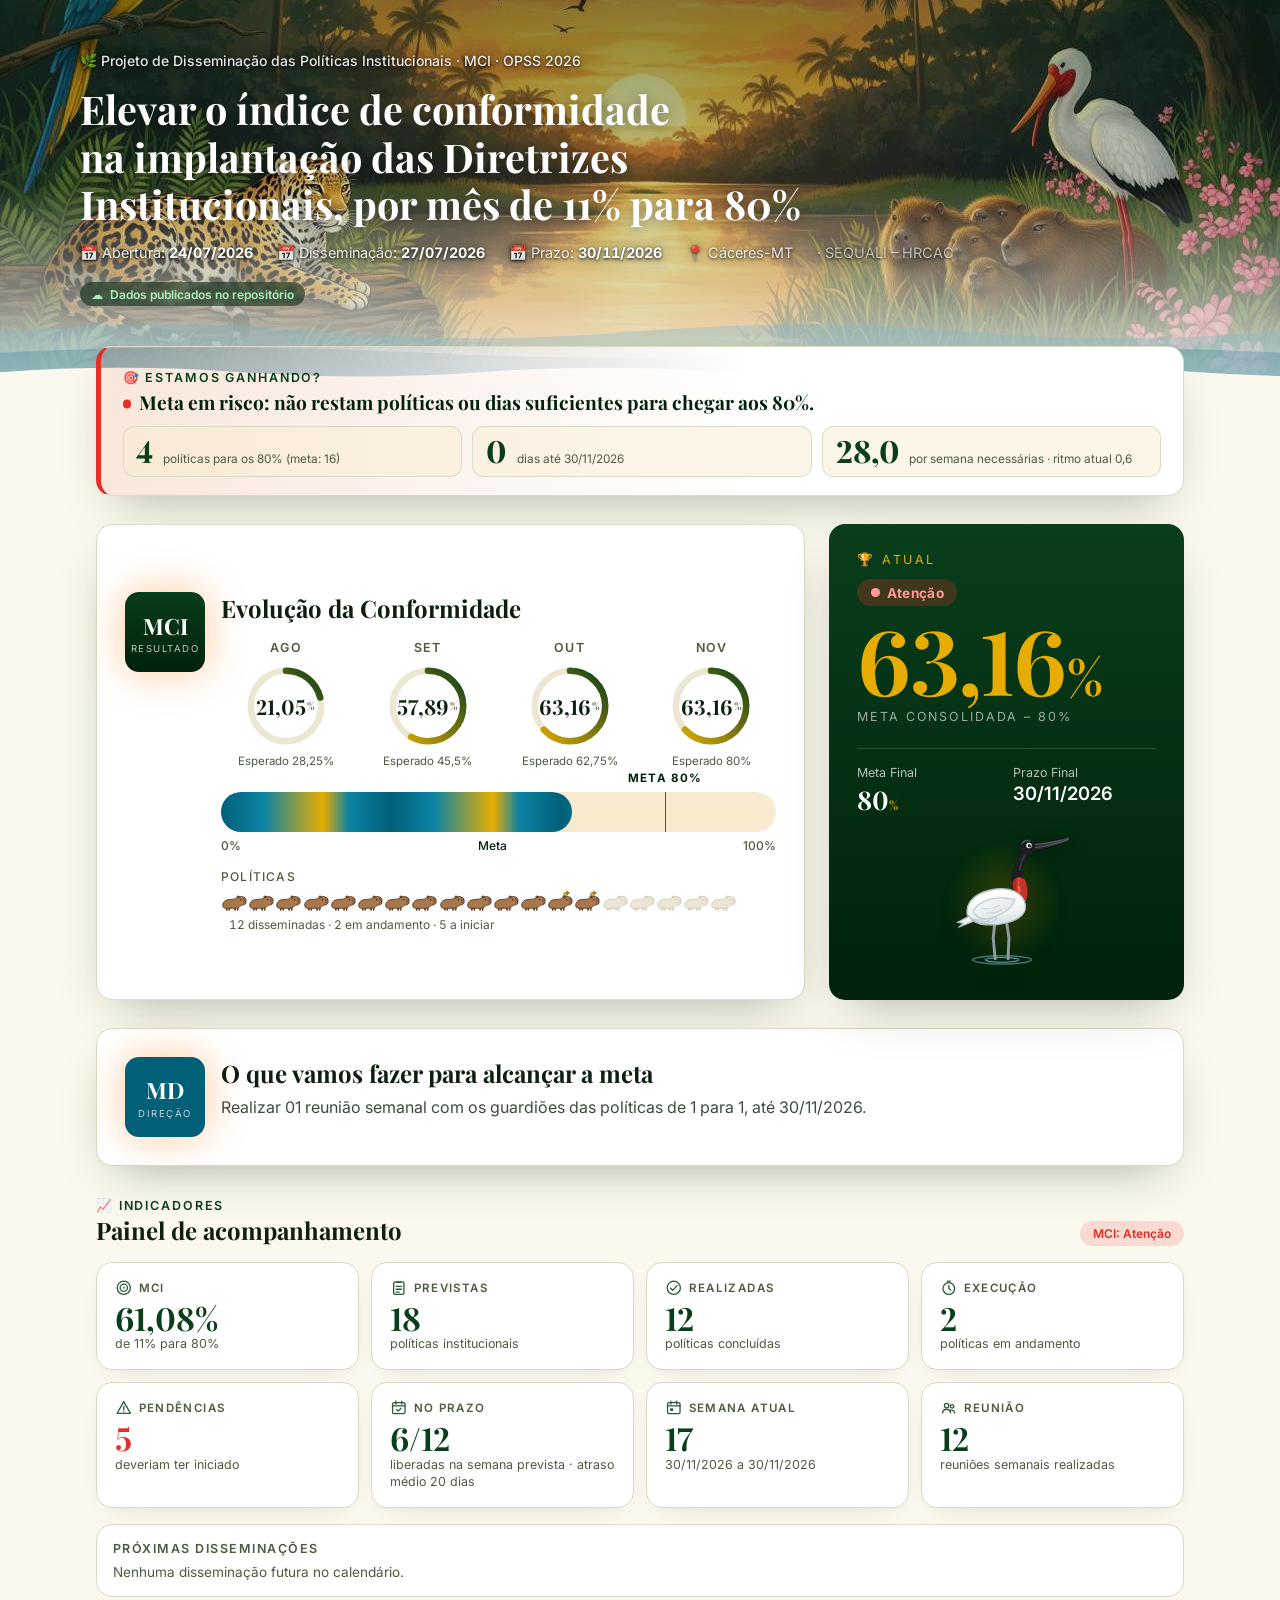
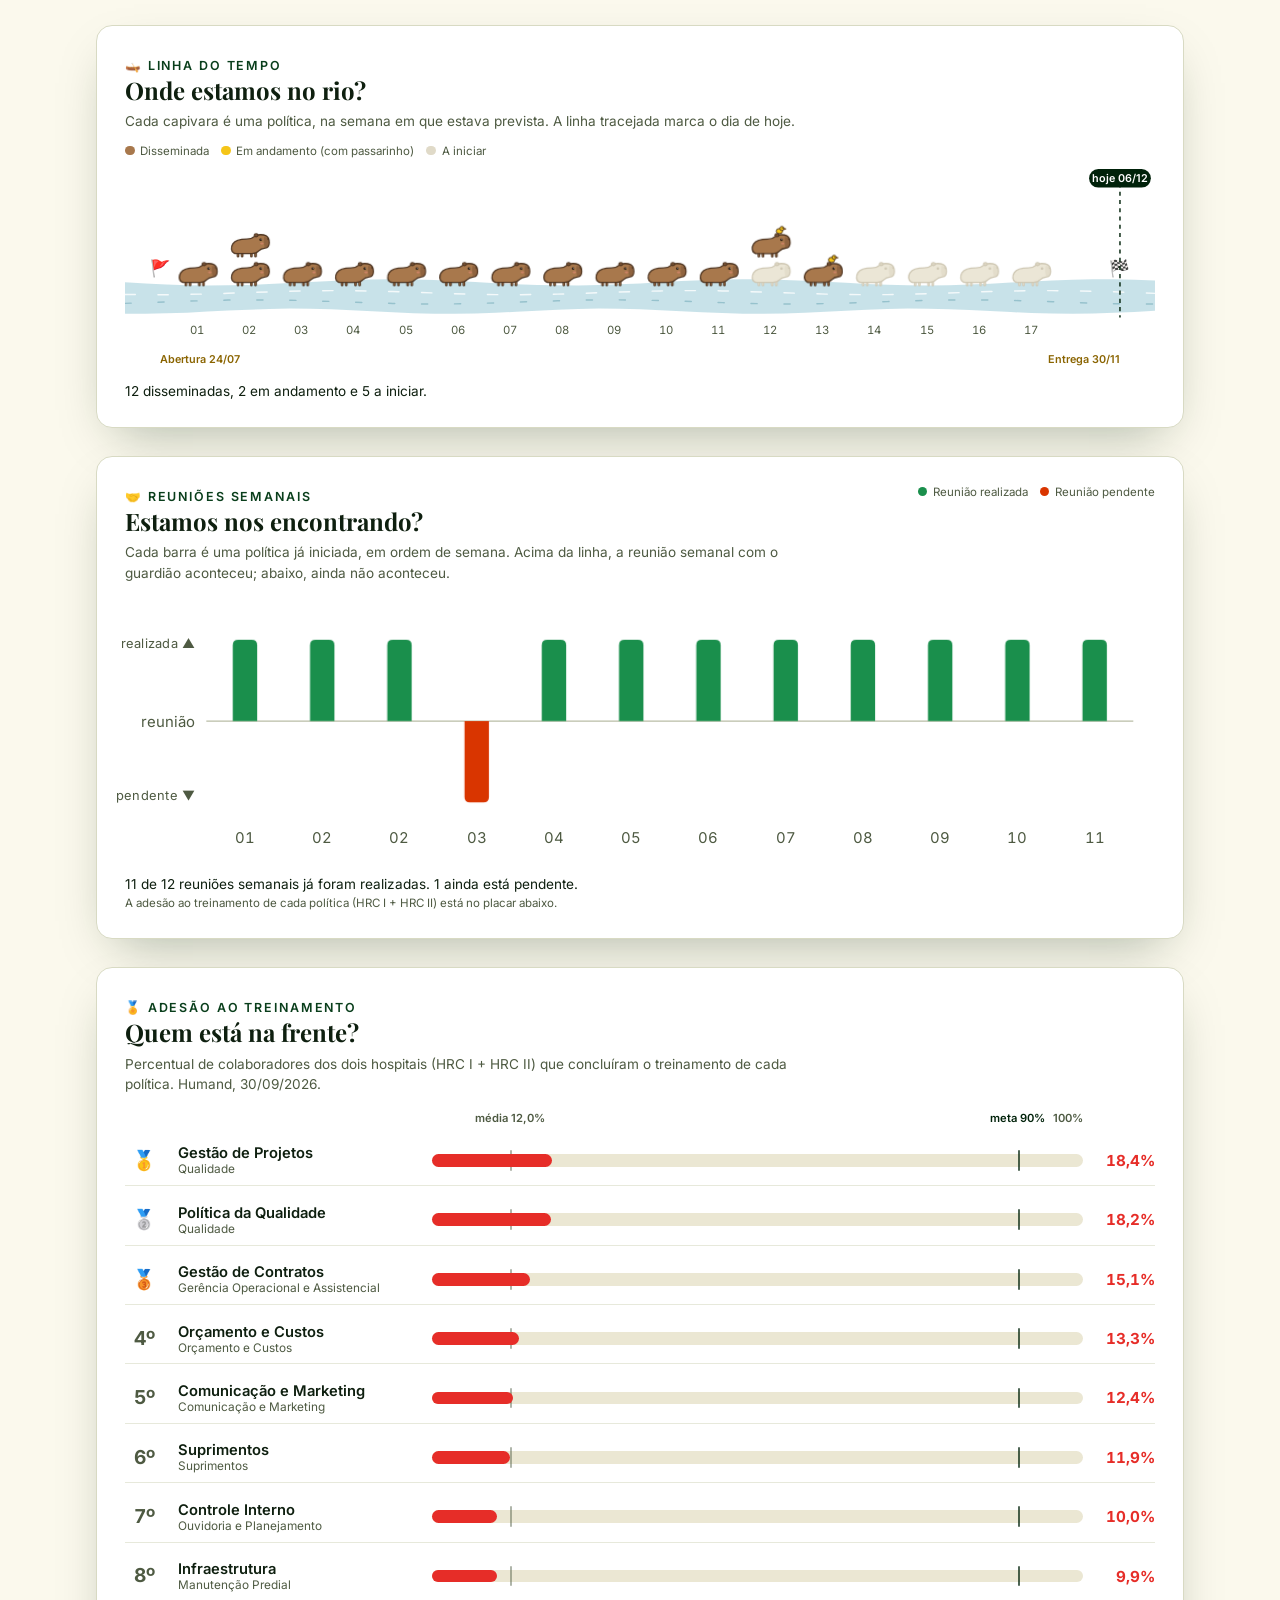
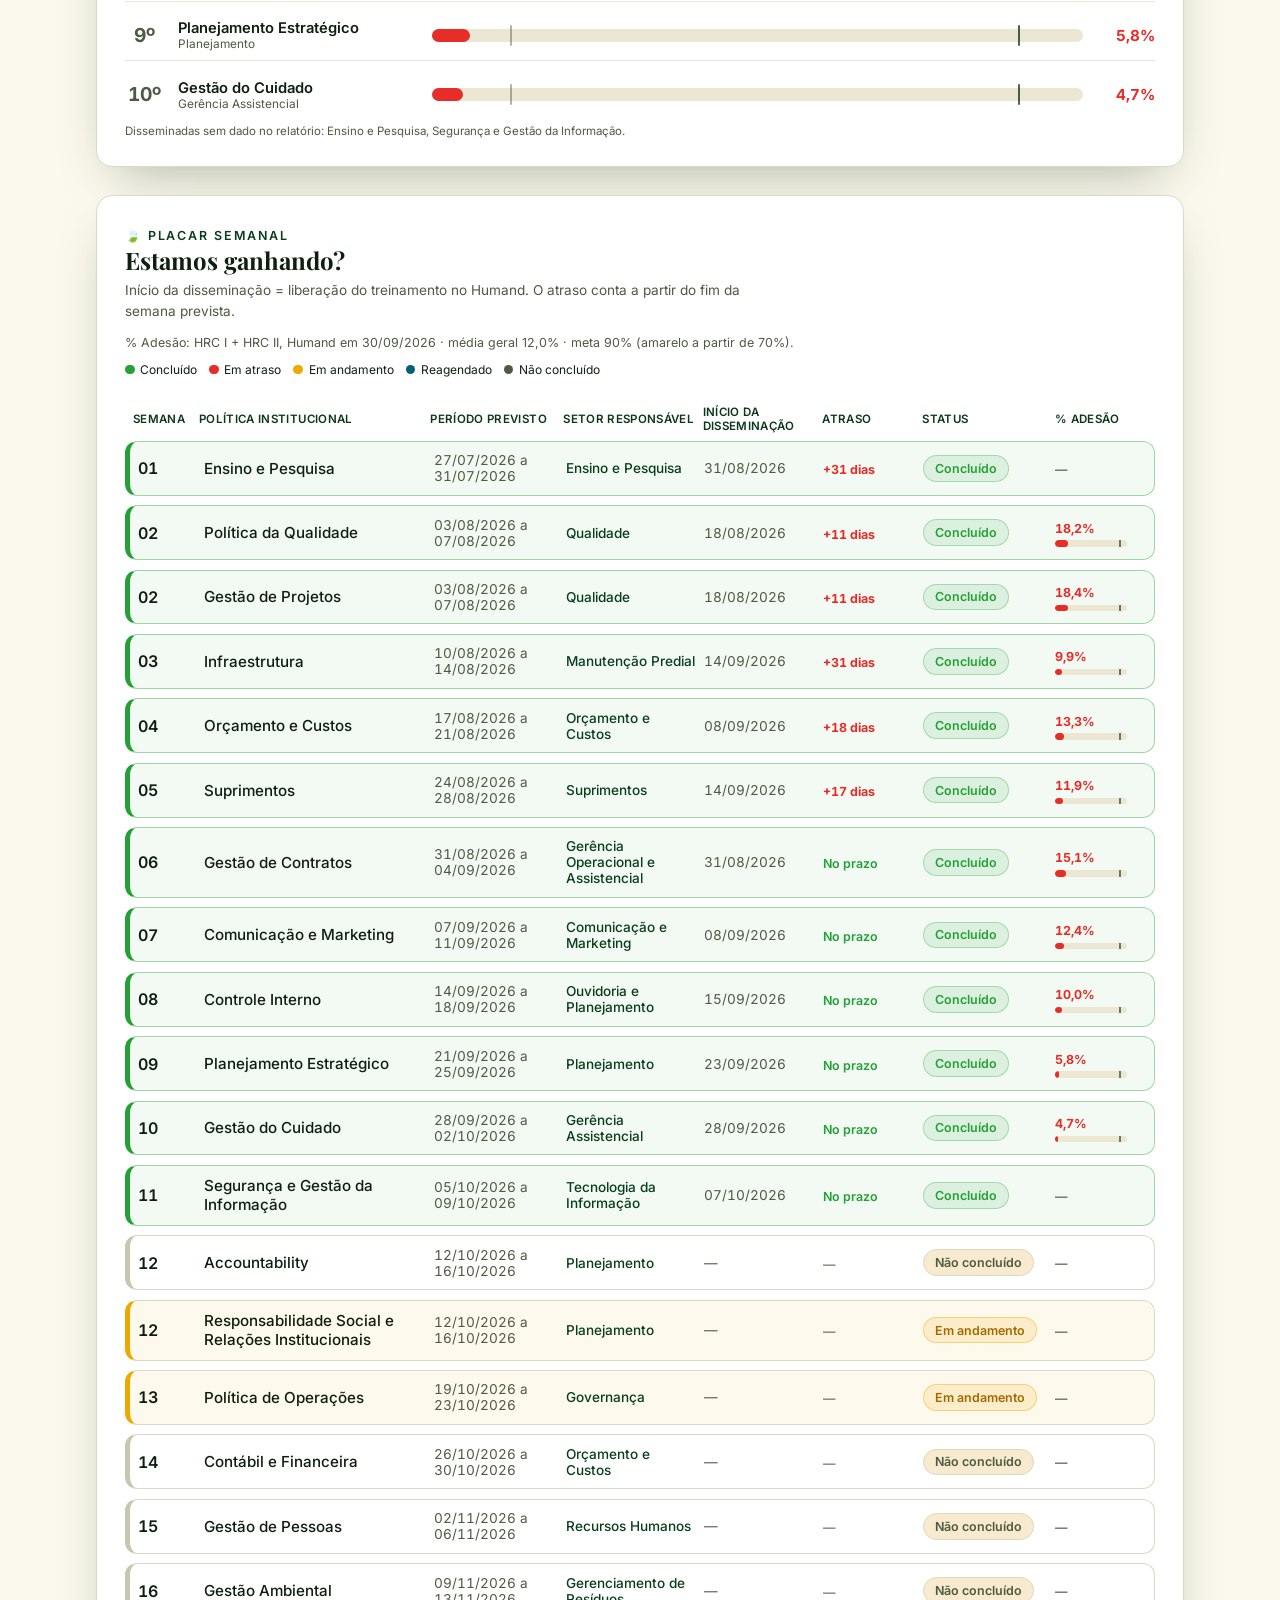
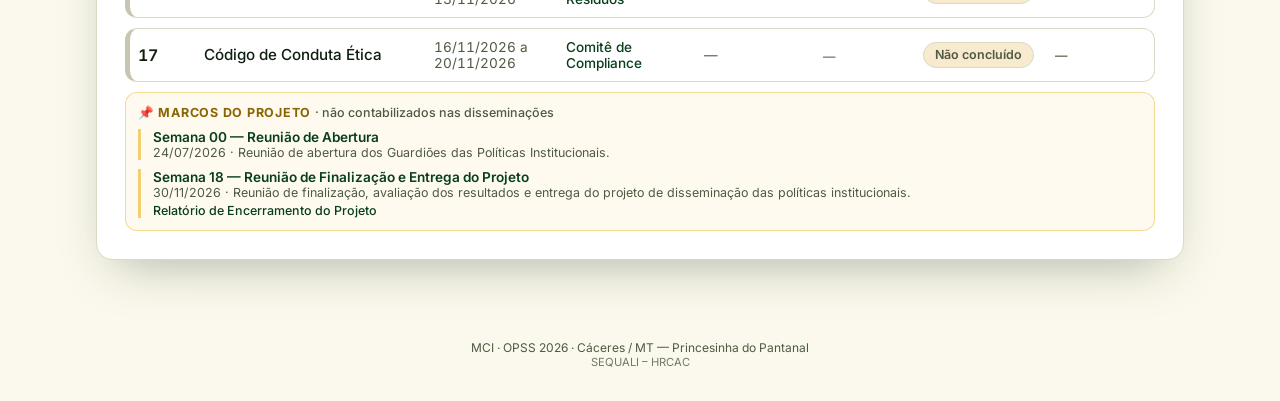
==== index.html @ 671918e1 "Veredito e comemoração cerca de 30% menores (v15) Co-Authored-By: Claude Opus 5.5 <noreply@anthropic" ====
<!DOCTYPE html>
<html lang="pt-BR">
<head>
<meta charset="UTF-8" />
<meta name="viewport" content="width=device-width, initial-scale=1.0" />
<title>MCI – OPSS 2026 | Cáceres, Princesinha do Pantanal</title>
<meta name="description" content="Painel de acompanhamento do Projeto de Disseminação das Políticas Institucionais · MCI · OPSS 2026 · SEQUALI – HRCAC" />
<link rel="preconnect" href="https://fonts.googleapis.com" />
<link rel="preconnect" href="https://fonts.gstatic.com" crossorigin />
<link href="https://fonts.googleapis.com/css2?family=Inter:wght@400;500;600;700&family=Playfair+Display:wght@600;700;800&display=swap" rel="stylesheet" />
<link rel="stylesheet" href="style.css?v=15" />
</head>
<body>
<main>
  <header class="hero">
    <img src="assets/pantanal-hero.jpg" alt="Pôr do sol no Pantanal de Cáceres" class="hero-img" />
    <div class="hero-overlay"></div>
    <svg class="hero-ondas" viewBox="0 0 1440 140" preserveAspectRatio="none" aria-hidden="true">
      <path class="hero-onda hero-onda-1" d="M0 58 Q180.0 44 360.0 58 T720 58 T1080 58 T1440 58 T1800 58 T2160 58 T2520 58 T2880 58 V140 H0 Z"/>
      <path class="hero-onda hero-onda-2" d="M0 80 Q240.0 69 480.0 80 T960 80 T1440 80 T1920 80 T2400 80 T2880 80 V140 H0 Z"/>
      <path class="hero-onda hero-onda-3" d="M0 100 Q135.0 91 270.0 100 T540 100 T810 100 T1080 100 T1350 100 T1620 100 T1890 100 T2160 100 T2430 100 T2700 100 T2970 100 V140 H0 Z"/>
    </svg>
    <div class="hero-content">
      <div class="hero-kicker">🌿 Projeto de Disseminação das Políticas Institucionais · MCI · OPSS 2026</div>
      <h1 id="hdr-titulo">Elevar o índice de conformidade na implantação das Diretrizes Institucionais, por mês de 11% para 80%</h1>
      <p class="hero-meta">
        <span>📅 Abertura: <strong id="hdr-abertura">—</strong></span>
        <span>📅 Disseminação: <strong id="hdr-dissem">—</strong></span>
        <span>📅 Prazo: <strong id="hdr-prazo">—</strong></span>
        <span>📍 Cáceres-MT</span>
        <span class="muted">· SEQUALI – HRCAC</span>
      </p>
      <div class="hero-badges">
        <span class="badge-ok">☁️ <span id="atualizado-em">Dados publicados no repositório</span></span>
      </div>
    </div>
  </header>

  <div class="content">
    <div id="alerta-datas" class="alerta-datas" hidden></div>

    <div class="topo-placar">
      <section class="card veredito" id="veredito" hidden>
        <div class="veredito-topo">
          <div class="eyebrow">🎯 Estamos ganhando?</div>
          <p class="veredito-frase" id="veredito-frase"></p>
        </div>
        <div class="veredito-nums">
          <div class="vn"><div class="vn-valor" id="vn-faltam">0</div><div class="vn-rot" id="vn-faltam-rot">políticas para a meta</div></div>
          <div class="vn"><div class="vn-valor" id="vn-dias">0</div><div class="vn-rot" id="vn-dias-rot">dias até o prazo</div></div>
          <div class="vn"><div class="vn-valor" id="vn-ritmo">0</div><div class="vn-rot" id="vn-ritmo-rot">por semana necessárias</div></div>
        </div>
      </section>
      <section class="card festa" id="festa" hidden>
        <div class="eyebrow festa-eyebrow" id="festa-titulo">🎉 Concluída nos últimos 7 dias</div>
        <ul class="festa-lista" id="festa-lista"></ul>
        <svg class="festa-rio" viewBox="0 0 240 70" aria-hidden="true">
          <path class="festa-agua" d="M0 52 Q20 46 40 52 T80 52 T120 52 T160 52 T200 52 T240 52 V70 H0 Z"/>
          <path class="festa-agua festa-agua2" d="M0 58 Q20 53 40 58 T80 58 T120 58 T160 58 T200 58 T240 58 V70 H0 Z"/>
          <defs><linearGradient id="peixeGrad" x1="0" y1="0" x2="0" y2="1"><stop offset="0" stop-color="#ffd84d"/><stop offset=".6" stop-color="#f5b300"/><stop offset="1" stop-color="#e08f00"/></linearGradient></defs>
          <g class="peixe-voo" style="--x:34px;--d:0s">
            <ellipse class="respingo respingo-sai" cx="34" cy="55" rx="7" ry="1.8"/>
            <ellipse class="respingo respingo-entra" cx="80" cy="55" rx="7" ry="1.8"/>
            <g class="gotas gotas-sai" transform="translate(34 54)"><circle cx="-3" cy="0" r="1"/><circle cx="1" cy="0" r="1.3"/><circle cx="4" cy="0" r=".9"/></g>
            <g class="gotas gotas-entra" transform="translate(80 54)"><circle cx="-4" cy="0" r=".9"/><circle cx="0" cy="0" r="1.3"/><circle cx="3.5" cy="0" r="1"/></g>
            <g class="peixe">
              <path class="peixe-cauda" d="M-10 0 L-17.5 -6.5 Q-14.6 0 -17.5 6.5 Z"/>
              <path class="peixe-nadadeira" d="M-4 -5.6 Q0 -10.5 5 -6.2 Z"/>
              <path class="peixe-corpo" d="M-11 0 C-6 -7.2 5 -8 11.5 -1.6 Q13.2 0 11.5 1.6 C5 7.6 -6 6.8 -11 0 Z"/>
              <path class="peixe-barriga" d="M-8.5 1.6 C-3 6 5 6 10.5 2 C5 4.4 -3 4.4 -8.5 1.6 Z"/>
              <path class="peixe-guelra" d="M5 -4 Q3.2 0 5 4"/>
              <path class="peixe-nadadeira" d="M-1 3.8 Q1.5 8 4.8 4.8 Z"/>
              <circle cx="8" cy="-1.6" r="1.7" class="peixe-olho"/>
              <circle cx="8.6" cy="-2.2" r=".6" class="peixe-brilho"/>
            </g>
          </g>
          <g class="peixe-voo" style="--x:104px;--d:0.7s">
            <ellipse class="respingo respingo-sai" cx="104" cy="55" rx="7" ry="1.8"/>
            <ellipse class="respingo respingo-entra" cx="150" cy="55" rx="7" ry="1.8"/>
            <g class="gotas gotas-sai" transform="translate(104 54)"><circle cx="-3" cy="0" r="1"/><circle cx="1" cy="0" r="1.3"/><circle cx="4" cy="0" r=".9"/></g>
            <g class="gotas gotas-entra" transform="translate(150 54)"><circle cx="-4" cy="0" r=".9"/><circle cx="0" cy="0" r="1.3"/><circle cx="3.5" cy="0" r="1"/></g>
            <g class="peixe">
              <path class="peixe-cauda" d="M-10 0 L-17.5 -6.5 Q-14.6 0 -17.5 6.5 Z"/>
              <path class="peixe-nadadeira" d="M-4 -5.6 Q0 -10.5 5 -6.2 Z"/>
              <path class="peixe-corpo" d="M-11 0 C-6 -7.2 5 -8 11.5 -1.6 Q13.2 0 11.5 1.6 C5 7.6 -6 6.8 -11 0 Z"/>
              <path class="peixe-barriga" d="M-8.5 1.6 C-3 6 5 6 10.5 2 C5 4.4 -3 4.4 -8.5 1.6 Z"/>
              <path class="peixe-guelra" d="M5 -4 Q3.2 0 5 4"/>
              <path class="peixe-nadadeira" d="M-1 3.8 Q1.5 8 4.8 4.8 Z"/>
              <circle cx="8" cy="-1.6" r="1.7" class="peixe-olho"/>
              <circle cx="8.6" cy="-2.2" r=".6" class="peixe-brilho"/>
            </g>
          </g>
          <g class="peixe-voo" style="--x:172px;--d:1.4s">
            <ellipse class="respingo respingo-sai" cx="172" cy="55" rx="7" ry="1.8"/>
            <ellipse class="respingo respingo-entra" cx="218" cy="55" rx="7" ry="1.8"/>
            <g class="gotas gotas-sai" transform="translate(172 54)"><circle cx="-3" cy="0" r="1"/><circle cx="1" cy="0" r="1.3"/><circle cx="4" cy="0" r=".9"/></g>
            <g class="gotas gotas-entra" transform="translate(218 54)"><circle cx="-4" cy="0" r=".9"/><circle cx="0" cy="0" r="1.3"/><circle cx="3.5" cy="0" r="1"/></g>
            <g class="peixe">
              <path class="peixe-cauda" d="M-10 0 L-17.5 -6.5 Q-14.6 0 -17.5 6.5 Z"/>
              <path class="peixe-nadadeira" d="M-4 -5.6 Q0 -10.5 5 -6.2 Z"/>
              <path class="peixe-corpo" d="M-11 0 C-6 -7.2 5 -8 11.5 -1.6 Q13.2 0 11.5 1.6 C5 7.6 -6 6.8 -11 0 Z"/>
              <path class="peixe-barriga" d="M-8.5 1.6 C-3 6 5 6 10.5 2 C5 4.4 -3 4.4 -8.5 1.6 Z"/>
              <path class="peixe-guelra" d="M5 -4 Q3.2 0 5 4"/>
              <path class="peixe-nadadeira" d="M-1 3.8 Q1.5 8 4.8 4.8 Z"/>
              <circle cx="8" cy="-1.6" r="1.7" class="peixe-olho"/>
              <circle cx="8.6" cy="-2.2" r=".6" class="peixe-brilho"/>
            </g>
          </g>
        </svg>
      </section>
    </div>

    <section class="grid-top">
      <div class="card card-evolucao">
        <div class="card-head-icon">
          <div class="icon-box icon-primary">
            <div class="icon-label">MCI</div>
            <div class="icon-sub">Resultado</div>
          </div>
          <div class="flex1">
            <h2>Evolução da Conformidade</h2>
            <div id="meses-grid" class="meses-grid"></div>
            <div class="barra-wrap">
              <div class="barra-track" id="barra-fill-wrap">
                <div class="barra-fill" id="barra-fill"></div>
                <div class="barra-meta-marker" id="barra-meta-marker">
                  <span class="barra-meta-label" id="barra-meta-label">Meta</span>
                </div>
              </div>
              <div class="barra-legenda">
                <span>0%</span><span class="barra-legenda-meta">Meta</span><span>100%</span>
              </div>
              <div class="capy-wrap">
                <span class="capy-title">Políticas</span>
                <div class="capy-row" id="capy-row"></div>
                <span class="capy-count" id="capy-count">0/19 disseminadas</span>
              </div>
            </div>
          </div>
        </div>
      </div>
      <div class="card card-atual">
        <div class="atual-topo">
          <div class="atual-kicker">🏆 Atual</div>
          <div class="atual-status" id="atual-status" hidden></div>
          <div class="atual-valor" id="atual-valor">0<span>%</span></div>
          <div class="atual-meta" id="atual-meta">Meta consolidada – 80%</div>
        </div>
        <div class="atual-grid">
          <div>
            <div class="atual-label">Meta Final</div>
            <div class="atual-num" id="meta-final-valor">80<span>%</span></div>
          </div>
          <div>
            <div class="atual-label">Prazo Final</div>
            <div class="atual-num-sm" id="prazo-final-valor">—</div>
          </div>
        </div>
        <div class="atual-ave">
          <svg viewBox="0 0 130 150" class="tuiuiu" role="img" aria-label="Tuiuiú">
            <defs>
              <linearGradient id="tui-corpo" x1="0" y1="0" x2="0" y2="1">
                <stop offset="0" stop-color="#ffffff"/><stop offset=".65" stop-color="#f1f4f3"/><stop offset="1" stop-color="#d6e0e3"/>
              </linearGradient>
              <linearGradient id="tui-asa" x1="0" y1="0" x2="1" y2="1">
                <stop offset="0" stop-color="#f7f9f8"/><stop offset="1" stop-color="#dbe4e7"/>
              </linearGradient>
              <linearGradient id="tui-colar" x1="0" y1="0" x2="1" y2="0">
                <stop offset="0" stop-color="#b8241c"/><stop offset=".55" stop-color="#e2463a"/><stop offset="1" stop-color="#c7322a"/>
              </linearGradient>
              <linearGradient id="tui-bico" x1="0" y1="0" x2="0" y2="1">
                <stop offset="0" stop-color="#4a5256"/><stop offset="1" stop-color="#15191b"/>
              </linearGradient>
              <radialGradient id="tui-brilho" cx=".5" cy=".5" r=".5">
                <stop offset="0" stop-color="#e6ad00" stop-opacity=".22"/><stop offset="1" stop-color="#e6ad00" stop-opacity="0"/>
              </radialGradient>
            </defs>
            <ellipse cx="62" cy="80" rx="58" ry="62" fill="url(#tui-brilho)"/>
            <g class="tuiuiu-agua" fill="none" stroke="#7fb8c9" stroke-linecap="round">
              <ellipse cx="60" cy="138" rx="30" ry="4.2" stroke-width="1.4" opacity=".55"/>
              <ellipse cx="60" cy="138" rx="17" ry="2.4" stroke-width="1.2" opacity=".8"/>
            </g>
            <g class="tuiuiu-ave">
              <g stroke="#8d9a9f" stroke-linecap="round" stroke-linejoin="round" fill="none" stroke-width="3">
                <path d="M53 96 L51 116 L53 137"/>
                <path d="M64 96 L67 116 L66 137"/>
              </g>
              <path d="M75 80 C82 70 73 60 76 49" stroke="#1b1f21" stroke-width="12" stroke-linecap="round" fill="none"/>
              <path d="M76 50 C77 40 81 33 84 27" stroke="#1b1f21" stroke-width="9" stroke-linecap="round" fill="none"/>
              <path d="M77.8 47 C78.6 40 81 34.5 83.5 30" stroke="#3d4548" stroke-width="1.6" stroke-linecap="round" fill="none" opacity=".8"/>
              <path d="M74 82 C80 74 79.5 68 77.5 61" stroke="url(#tui-colar)" stroke-width="14" stroke-linecap="round" fill="none"/>
              <path d="M76.6 64 Q78.6 66 77.4 69 M75.5 71 Q77.5 73 76 76" stroke="#f58a7f" stroke-width="1.2" fill="none" stroke-linecap="round" opacity=".8"/>
              <g transform="rotate(-7 55 86)">
              <path d="M24 88 C24 74 38 66 56 66 C72 66 84 74 84 86 C84 97 71 102 55 102 C40 102 28 98 24 88 Z"
                    fill="url(#tui-corpo)" stroke="#a9b8bd" stroke-width="1.3"/>
              <path d="M26 90 L13 95 L19 96.5 L14 100 L29 96 Z" fill="#eef2f1" stroke="#a9b8bd" stroke-width="1.1" stroke-linejoin="round"/>
              <path d="M30 86 C38 75 56 72 74 79 C70 88 58 94 44 95 C38 95 33 92 30 86 Z"
                    fill="url(#tui-asa)" stroke="#b7c5ca" stroke-width="1.1"/>
              <path d="M44 95 C39 96 33 95.5 29 93 C33 97 39 98.5 45 97.6 Z M52 93.6 C47 96.5 41 98.6 35 99 C41 100.5 48 99.5 53 96.5 Z"
                    fill="#e3eaec" stroke="#b7c5ca" stroke-width=".9" stroke-linejoin="round"/>
              <path d="M40 84 Q49 86.5 58 83 M44 89 Q52 91 60 87.5" stroke="#c6d2d6" stroke-width="1" fill="none" stroke-linecap="round"/>
              <path d="M34 79 C42 72 54 70 64 71" stroke="#fff" stroke-width="2" fill="none" stroke-linecap="round" opacity=".9"/>
              </g>
              <g transform="translate(84 25) scale(1.12) translate(-84 -25)">
              <path d="M90 20.5 C101 19.2 112 17.6 124 14 C124.6 15.8 123.6 17.6 121.8 18.6 C111 22.5 100 26 91 28 Z"
                    fill="url(#tui-bico)" stroke="#101314" stroke-width=".9" stroke-linejoin="round"/>
              <path d="M91.5 24.4 C102 23 112 20.6 122.5 16.8" stroke="#5c666a" stroke-width=".8" fill="none"/>
              <path d="M92 21.3 C100 20.4 108 19.4 116 17.6" stroke="#6d777b" stroke-width=".7" fill="none" opacity=".7"/>
              <path d="M78 25 C78 18.5 83 15.5 88 16.5 C92 17.3 93.5 21 92.5 25 C91.5 29 86 31 82 30 C79.5 29.3 78 27.5 78 25 Z" fill="#1b1f21"/>
              <path d="M80.5 20.5 C82 18.2 85 17.3 87.5 17.8" stroke="#4a5357" stroke-width="1.2" fill="none" stroke-linecap="round"/>
              <g class="tuiuiu-olho">
                <circle cx="87" cy="22.2" r="2.5" fill="#f6f2e6"/>
                <circle cx="87.5" cy="22.4" r="1.55" fill="#101010"/>
                <circle cx="88.1" cy="21.7" r=".55" fill="#fff"/>
              </g>
              </g>
            </g>
          </svg>
        </div>
      </div>
    </section>

    <section class="card card-direcao">
      <div class="icon-box icon-water">
        <div class="icon-label">MD</div>
        <div class="icon-sub">Direção</div>
      </div>
      <div>
        <h2>O que vamos fazer para alcançar a meta</h2>
        <p id="md-texto" class="md-texto"></p>
      </div>
    </section>

    <section class="indicadores">
      <div class="indicadores-head">
        <div>
          <div class="eyebrow">📈 Indicadores</div>
          <h2>Painel de acompanhamento</h2>
        </div>
        <span id="mci-status-badge" class="badge-status">MCI</span>
      </div>
      <div class="cards-grid">
        <div class="mini-card">
          <div class="mini-label"><svg class="mini-ico" viewBox="0 0 24 24" aria-hidden="true"><circle cx="12" cy="12" r="9"/><circle cx="12" cy="12" r="5"/><circle cx="12" cy="12" r="1.2" class="ico-cheio"/></svg>MCI</div>
          <div class="mini-valor" id="card-mci">0%</div>
          <div class="mini-hint" id="card-mci-hint"></div>
        </div>
        <div class="mini-card">
          <div class="mini-label"><svg class="mini-ico" viewBox="0 0 24 24" aria-hidden="true"><rect x="5" y="4" width="14" height="17" rx="2"/><path d="M9 4.5h6M8.5 10h7M8.5 14h7M8.5 18h4"/></svg>Previstas</div>
          <div class="mini-valor" id="card-previstas">0</div>
          <div class="mini-hint">políticas institucionais</div>
        </div>
        <div class="mini-card">
          <div class="mini-label"><svg class="mini-ico" viewBox="0 0 24 24" aria-hidden="true"><circle cx="12" cy="12" r="9"/><path d="M7.5 12.5l3 3 6-6.5"/></svg>Realizadas</div>
          <div class="mini-valor" id="card-realizadas">0</div>
          <div class="mini-hint">políticas concluídas</div>
        </div>
        <div class="mini-card">
          <div class="mini-label"><svg class="mini-ico" viewBox="0 0 24 24" aria-hidden="true"><circle cx="12" cy="13" r="8"/><path d="M12 9v4l2.5 2M10 3h4"/></svg>Execução</div>
          <div class="mini-valor" id="card-execucao">0</div>
          <div class="mini-hint">políticas em andamento</div>
        </div>
        <div class="mini-card">
          <div class="mini-label"><svg class="mini-ico" viewBox="0 0 24 24" aria-hidden="true"><path d="M12 3.5 21 19.5H3Z"/><path d="M12 10v4.5"/><circle cx="12" cy="17" r=".9" class="ico-cheio"/></svg>Pendências</div>
          <div class="mini-valor" id="card-pendencias">0</div>
          <div class="mini-hint">deveriam ter iniciado</div>
        </div>
        <div class="mini-card">
          <div class="mini-label"><svg class="mini-ico" viewBox="0 0 24 24" aria-hidden="true"><rect x="3.5" y="5" width="17" height="15" rx="2"/><path d="M3.5 9.5h17M8 3v4M16 3v4M9 14.5l2 2 4-4"/></svg>No prazo</div>
          <div class="mini-valor" id="card-prazo">0/0</div>
          <div class="mini-hint" id="card-prazo-hint">liberadas na semana prevista</div>
        </div>
        <div class="mini-card">
          <div class="mini-label"><svg class="mini-ico" viewBox="0 0 24 24" aria-hidden="true"><rect x="3.5" y="5" width="17" height="15" rx="2"/><path d="M3.5 9.5h17M8 3v4M16 3v4"/><rect x="7" y="12.5" width="4" height="4" rx=".8" class="ico-cheio"/></svg>Semana atual</div>
          <div class="mini-valor" id="card-semana">—</div>
          <div class="mini-hint" id="card-semana-hint"></div>
        </div>
        <div class="mini-card">
          <div class="mini-label"><svg class="mini-ico" viewBox="0 0 24 24" aria-hidden="true"><circle cx="9" cy="9" r="3"/><circle cx="16.5" cy="10" r="2.4"/><path d="M3.5 19c.6-3.2 2.8-5 5.5-5s4.9 1.8 5.5 5M14.5 15.2c2.6-.4 4.9 1 5.6 3.8"/></svg>Reunião</div>
          <div class="mini-valor" id="card-reuniao">0</div>
          <div class="mini-hint">reuniões semanais realizadas</div>
        </div>
      </div>
      <div class="proximas-card">
        <div class="proximas-titulo">Próximas disseminações</div>
        <ul class="proximas-lista" id="proximas-lista"></ul>
      </div>
    </section>

    <section class="card rio" id="secao-rio" hidden>
      <div class="ritmo-head">
        <div>
          <div class="eyebrow">🛶 Linha do tempo</div>
          <h2>Onde estamos no rio?</h2>
          <p class="ritmo-sub">Cada capivara é uma política, na semana em que estava prevista. A linha tracejada marca o dia de hoje.</p>
        </div>
        <div class="ritmo-chave">
          <span><i class="dot" style="background:#a8784c"></i>Disseminada</span>
          <span><i class="dot" style="background:#f5c518"></i>Em andamento (com passarinho)</span>
          <span><i class="dot" style="background:#e0dac8"></i>A iniciar</span>
        </div>
      </div>
      <div class="rio-scroll"><div class="rio-svg"></div></div>
      <p class="ritmo-leitura" id="rio-leitura"></p>
    </section>

    <section class="card ritmo" id="secao-reuniao" hidden>
      <div class="ritmo-head">
        <div>
          <div class="eyebrow">🤝 Reuniões semanais</div>
          <h2>Estamos nos encontrando?</h2>
          <p class="ritmo-sub">Cada barra é uma política já iniciada, em ordem de semana. Acima da linha, a reunião semanal com o guardião aconteceu; abaixo, ainda não aconteceu.</p>
        </div>
        <div class="ritmo-chave">
          <span><i class="dot" style="background:#1a8f4c"></i>Reunião realizada</span>
          <span><i class="dot" style="background:#d93500"></i>Reunião pendente</span>
        </div>
      </div>
      <div class="ritmo-svg"></div>
      <p class="ritmo-leitura"></p>
      <p class="ritmo-nota">A adesão ao treinamento de cada política (HRC I + HRC II) está no placar abaixo.</p>
    </section>

    <section class="card ranking" id="secao-ranking" hidden>
      <div class="ritmo-head">
        <div>
          <div class="eyebrow">🏅 Adesão ao treinamento</div>
          <h2>Quem está na frente?</h2>
          <p class="ritmo-sub" id="ranking-sub"></p>
        </div>
      </div>
      <div class="rk-escala" aria-hidden="true"><span></span><span></span><div class="rk-escala-eixo" id="rk-escala-eixo"></div><span></span></div>
      <ol class="ranking-lista" id="ranking-lista"></ol>
      <p class="ritmo-nota" id="ranking-nota"></p>
    </section>

    <section class="card placar">
      <div class="placar-head">
        <div>
          <div class="eyebrow">🍃 Placar Semanal</div>
          <h2>Estamos ganhando?</h2>
          <p class="placar-sub">Início da disseminação = liberação do treinamento no Humand. O atraso conta a partir do fim da semana prevista.</p>
          <p class="placar-fonte" id="placar-fonte"></p>
        </div>
        <div class="legenda">
          <span><i class="dot dot-success"></i>Concluído</span>
          <span><i class="dot dot-danger"></i>Em atraso</span>
          <span><i class="dot dot-warning"></i>Em andamento</span>
          <span><i class="dot dot-water"></i>Reagendado</span>
          <span><i class="dot dot-muted"></i>Não concluído</span>
        </div>
      </div>
      <div class="placar-table-wrap">
        <div class="placar-cols-head">
          <div>Semana</div>
          <div>Política Institucional</div>
          <div>Período Previsto</div>
          <div>Setor Responsável</div>
          <div>Início da Disseminação</div>
          <div>Atraso</div>
          <div>Status</div>
          <div>% Adesão</div>
        </div>
        <div id="placar-body" class="placar-body"></div>
      </div>
    </section>
  </div>

  <footer class="rodape">
    <div>MCI · OPSS 2026 · Cáceres / MT — Princesinha do Pantanal</div>
    <div class="rodape-sub">SEQUALI – HRCAC</div>
  </footer>
</main>

<svg width="0" height="0" style="position:absolute">
  <defs>
    <linearGradient id="trimGrad" x1="0" y1="0" x2="1" y2="1">
      <stop offset="0%" stop-color="#e6ad00" />
      <stop offset="100%" stop-color="#093e1b" />
    </linearGradient>
  </defs>
</svg>

<script src="app.js?v=14"></script>
</body>
</html>
---- style.css ----
:root {
  --radius: .875rem;
  --background: #fbf9ed;
  --foreground: #0e1f0f;
  --card: #fff;
  --primary: #154f27;
  --secondary: #f8eace;
  --secondary-foreground: #0d371a;
  --muted: #f4eee0;
  --muted-foreground: #4e5a42;
  --border: #d8dac3;
  --water: #006078;
  --jungle: #093e1b;
  --jungle-deep: #00220a;
  --gold: #e6ad00;
  --success: #23a136;
  --warning: #eea900;
  --danger: #e62d28;
  --gradient-jungle: linear-gradient(180deg, #093e1b, #00220a);
  --shadow-elegant: 0 20px 50px -20px #00220a59;
  --shadow-glow: 0 0 40px #fe780266;
  --track: #ebe7d3;
}

* { box-sizing: border-box; }

body {
  margin: 0;
  background: var(--background);
  color: var(--foreground);
  font-family: 'Inter', system-ui, sans-serif;
  -webkit-font-smoothing: antialiased;
}

h1, h2 { font-family: 'Playfair Display', Georgia, serif; margin: 0; }

.hero {
  position: relative;
  overflow: hidden;
  padding: 5rem 1.5rem 8rem;
}
.hero-img {
  position: absolute; inset: 0;
  width: 100%; height: 100%; object-fit: cover;
}
.hero-overlay {
  position: absolute; inset: 0;
  background: linear-gradient(to bottom, rgba(0,34,10,.45) 0%, rgba(0,34,10,.2) 45%, var(--background) 100%);
}
.hero-content { position: relative; max-width: 1120px; margin: 0 auto; }
.hero-kicker { color: rgba(255,255,255,.9); font-size: .875rem; font-weight: 500; }
.hero-content h1 {
  margin-top: 1rem; max-width: 48rem;
  font-size: clamp(1.75rem, 4vw, 2.75rem);
  font-weight: 700; line-height: 1.2;
  color: #fff; text-shadow: 0 2px 12px rgba(0,0,0,.35);
}
.hero-meta {
  margin-top: 1rem; display: flex; flex-wrap: wrap; gap: .4rem 1.5rem;
  color: rgba(255,255,255,.9); font-size: .875rem; list-style: none; padding: 0;
}
.hero-meta .muted { color: rgba(255,255,255,.65); }
.hero-badges { margin-top: 1.25rem; display: flex; gap: .75rem; font-size: .75rem; }
.badge-ok {
  display: inline-flex; align-items: center; gap: .4rem;
  background: rgba(0,34,10,.55); color: #a8f0bc;
  padding: .3rem .7rem; border-radius: 999px; font-weight: 600;
  backdrop-filter: blur(2px);
}

.content {
  position: relative;
  max-width: 1120px; margin: -4rem auto 0; padding: 0 1rem 5rem;
  display: flex; flex-direction: column; gap: 1.5rem;
}

.card {
  background: var(--card); border: 1px solid var(--border);
  border-radius: 1rem; padding: 1.5rem; box-shadow: var(--shadow-elegant);
}

.grid-top { display: grid; gap: 1.5rem; grid-template-columns: 2fr 1fr; }
@media (max-width: 900px) { .grid-top { grid-template-columns: 1fr; } }

.card-head-icon { display: flex; gap: 1rem; align-items: flex-start; }
.icon-box {
  flex-shrink: 0; width: 5rem; height: 5rem; border-radius: .875rem;
  display: flex; flex-direction: column; align-items: center; justify-content: center;
  color: #fff; box-shadow: var(--shadow-glow);
}
.icon-primary { background: var(--gradient-jungle); }
.icon-water { background: var(--water); }
.icon-label { font-family: 'Playfair Display', serif; font-size: 1.4rem; font-weight: 700; }
.icon-sub { font-size: .6rem; text-transform: uppercase; letter-spacing: .15em; opacity: .75; margin-top: .15rem; }

.flex1 { flex: 1; min-width: 0; }

.meses-grid { margin-top: 1rem; display: grid; grid-template-columns: repeat(4, 1fr); gap: .75rem; }
.mes-item { display: flex; flex-direction: column; align-items: center; }
.mes-label { font-size: .7rem; font-weight: 600; letter-spacing: .1em; color: var(--muted-foreground); }
.mes-gauge { position: relative; width: 5rem; height: 5rem; margin-top: .4rem; }
.mes-gauge svg { width: 100%; height: 100%; }
.mes-valor {
  position: absolute; inset: 0; display: flex; align-items: center; justify-content: center;
  font-family: 'Playfair Display', serif; font-size: 1.2rem; font-weight: 700;
}
.mes-valor span { font-size: .65rem; color: var(--muted-foreground); margin-left: 1px; }
.mes-esperado { margin-top: .25rem; font-size: .625rem; color: var(--muted-foreground); }

.barra-wrap { margin-top: 1.5rem; }
.barra-track {
  position: relative; height: 2.5rem; border-radius: 999px; overflow: visible;
  background: var(--secondary);
}
.barra-fill {
  position: absolute; inset: 0; width: 0%; border-radius: 999px; overflow: hidden;
  background: linear-gradient(90deg, #006078 0%, #0d84a6 25%, #e6ad00 60%, #0d84a6 75%, #006078 100%);
  background-size: 170px 100%;
  transition: width 1s ease-out;
  animation: correnteza 6s linear infinite;
}
@keyframes correnteza {
  from { background-position: 0 0; }
  to   { background-position: 170px 0; }
}
.barra-meta-marker {
  position: absolute; top: 0; height: 100%; width: 1px; background: rgba(0,34,10,.7);
}
.barra-meta-label {
  position: absolute; top: -1.3rem; left: 0; transform: translateX(-50%);
  font-size: .625rem; font-weight: 700; text-transform: uppercase; letter-spacing: .1em; color: var(--jungle-deep);
  white-space: nowrap;
}
.barra-legenda { margin-top: .4rem; display: flex; justify-content: space-between; font-size: .75rem; font-weight: 500; color: var(--muted-foreground); }
.barra-legenda-meta { color: var(--jungle-deep); }

.capy-wrap { margin-top: 1rem; display: flex; flex-wrap: wrap; align-items: center; gap: .4rem; }
.capy-title { margin-right: .25rem; font-size: .75rem; font-weight: 500; text-transform: uppercase; letter-spacing: .1em; color: var(--muted-foreground); }
.capy-row { display: flex; flex-wrap: wrap; align-items: flex-end; gap: .15rem .1rem; }
.capy-item {
  display: inline-flex; width: 1.65rem; flex-shrink: 0;
  animation: boiar 3.4s ease-in-out infinite;
}
@keyframes boiar {
  0%, 100% { transform: translateY(0); }
  50%      { transform: translateY(-1.8px); }
}
.capy-svg { width: 100%; height: auto; display: block; overflow: visible; }
.capy-count { margin-left: .5rem; font-size: .75rem; color: var(--muted-foreground); }

.card-atual {
  background: var(--gradient-jungle); color: #fff; border: none;
  display: flex; flex-direction: column;
  position: relative; overflow: hidden;
}
.atual-topo { flex: 1; display: flex; flex-direction: column; justify-content: center; }
.atual-kicker { font-size: .7rem; text-transform: uppercase; letter-spacing: .2em; color: var(--gold); }
.atual-valor {
  margin-top: .5rem; font-family: 'Playfair Display', serif; font-weight: 700;
  font-size: clamp(2.75rem, 6vw, 5rem); line-height: 1; color: var(--gold);
}
.atual-valor span { font-size: 55%; margin-left: 2px; }
.atual-meta { margin-top: .3rem; font-size: .7rem; text-transform: uppercase; letter-spacing: .15em; color: rgba(255,255,255,.6); }
.atual-grid {
  margin-top: 1.5rem; padding-top: 1rem; border-top: 1px solid rgba(255,255,255,.15);
  display: grid; grid-template-columns: 1fr 1fr; gap: .75rem;
}
.atual-label { font-size: .7rem; color: rgba(255,255,255,.7); }
.atual-num { margin-top: .15rem; font-family: 'Playfair Display', serif; font-weight: 700; font-size: 1.6rem; }
.atual-num span { font-size: .8rem; color: var(--gold); }
.atual-num-sm { margin-top: .15rem; font-weight: 600; font-size: 1rem; }

/* --- Tuiuiú no rodapé do card --- */
.atual-ave { margin-top: 1rem; display: flex; justify-content: center; }
.tuiuiu { width: 8.5rem; height: auto; display: block; overflow: visible; filter: drop-shadow(0 3px 6px rgba(0,0,0,.35)); }
.asa { transform-origin: 62px 36px; }
.asa-cima { animation: bater-cima 2.6s ease-in-out infinite; }
.asa-baixo { animation: bater-baixo 2.6s ease-in-out infinite; }
.tuiuiu-corpo { animation: planar 2.6s ease-in-out infinite; }

@keyframes bater-cima {
  0%, 100% { transform: rotate(0deg); }
  50%      { transform: rotate(13deg); }
}
@keyframes bater-baixo {
  0%, 100% { transform: rotate(0deg); }
  50%      { transform: rotate(-11deg); }
}
@keyframes planar {
  0%, 100% { transform: translateY(0); }
  50%      { transform: translateY(2.5px); }
}

.card-direcao { display: flex; gap: 1rem; align-items: flex-start; }
.md-texto { margin-top: .5rem; max-width: 42rem; color: rgba(14,31,15,.8); }

.indicadores-head { display: flex; flex-wrap: wrap; justify-content: space-between; align-items: flex-end; gap: .75rem; margin-bottom: 1rem; }
.eyebrow { display: inline-flex; align-items: center; gap: .4rem; font-size: .7rem; font-weight: 600; text-transform: uppercase; letter-spacing: .15em; color: var(--jungle); }
.badge-status { border-radius: 999px; padding: .3rem .8rem; font-size: .75rem; font-weight: 600; }
.badge-status.tone-danger { background: rgba(230,45,40,.15); color: var(--danger); }
.badge-status.tone-warning { background: rgba(238,169,0,.2); color: #a06a00; }
.badge-status.tone-success { background: rgba(35,161,54,.15); color: var(--success); }

.cards-grid { display: grid; grid-template-columns: repeat(2, 1fr); gap: .75rem; }
@media (min-width: 700px) { .cards-grid { grid-template-columns: repeat(4, 1fr); } }
@media (min-width: 1024px) { .cards-grid { grid-template-columns: repeat(8, 1fr); } }
.mini-card { background: var(--card); border: 1px solid var(--border); border-radius: 1rem; padding: 1rem; box-shadow: var(--shadow-elegant); }
.mini-label { font-size: .625rem; font-weight: 600; text-transform: uppercase; letter-spacing: .12em; color: var(--muted-foreground); }
.mini-valor { margin-top: .2rem; font-family: 'Playfair Display', serif; font-weight: 700; font-size: 1.7rem; color: var(--jungle); }
.mini-valor.text-danger { color: var(--danger); }
.mini-valor.text-success { color: var(--success); }
.mini-hint { margin-top: .1rem; font-size: .7rem; color: var(--muted-foreground); }

.proximas-card { margin-top: 1rem; border: 1px solid var(--border); border-radius: 1rem; padding: 1rem; background: var(--card); }
.proximas-titulo { font-size: .7rem; font-weight: 600; text-transform: uppercase; letter-spacing: .12em; color: var(--muted-foreground); }
.proximas-lista { margin: .5rem 0 0; padding: 0; list-style: none; display: grid; gap: .5rem; }
@media (min-width: 700px) { .proximas-lista { grid-template-columns: repeat(3, 1fr); } }
.prox-item { border: 1px solid var(--border); background: rgba(248,234,206,.4); border-radius: .6rem; padding: .5rem .75rem; font-size: .85rem; }
.prox-politica { font-weight: 500; }
.prox-detalhe { font-size: .7rem; color: var(--muted-foreground); }
.prox-vazio { font-size: .85rem; color: var(--muted-foreground); }

/* --- Gráfico de ritmo --- */
.ritmo-head { display: flex; flex-wrap: wrap; justify-content: space-between; align-items: flex-start; gap: .75rem; margin-bottom: .5rem; }
.ritmo-sub { margin: .35rem 0 0; max-width: 42rem; font-size: .75rem; color: var(--muted-foreground); }
.ritmo-chave { display: flex; flex-wrap: wrap; gap: .75rem; font-size: .72rem; color: var(--muted-foreground); }
.ritmo-chave span { display: inline-flex; align-items: center; gap: .35rem; }
.ritmo-svg { margin-top: .5rem; }
.ritmo-svg svg { width: 100%; height: auto; display: block; overflow: visible; }
.linha-zero { stroke: #b9bda6; stroke-width: 1; }
.linha-virada { stroke: #b9bda6; stroke-width: 1; }
.rot-eixo { font-size: 11px; fill: var(--muted-foreground); font-family: 'Inter', sans-serif; font-variant-numeric: tabular-nums; }
.rot-valor { font-size: 11px; font-weight: 600; fill: var(--foreground); font-family: 'Inter', sans-serif; font-variant-numeric: tabular-nums; }
.rot-virada { font-size: 10.5px; fill: var(--muted-foreground); font-family: 'Inter', sans-serif; }
.rot-direcao { font-size: 9.5px; fill: var(--muted-foreground); font-family: 'Inter', sans-serif; letter-spacing: .02em; }
.alvo-ritmo { cursor: default; }
.alvo-ritmo:hover { fill: rgba(9,62,27,.05); }
.ritmo-leitura { margin: .85rem 0 0; font-size: .85rem; color: var(--foreground); }
.ritmo-nota { margin: .3rem 0 0; font-size: .72rem; color: var(--muted-foreground); }

.placar-head { display: flex; flex-wrap: wrap; justify-content: space-between; align-items: flex-start; gap: .75rem; margin-bottom: 1.25rem; }
.placar-sub { margin-top: .25rem; max-width: 40rem; font-size: .75rem; color: var(--muted-foreground); }
.legenda { display: flex; flex-wrap: wrap; gap: .75rem; font-size: .75rem; }
.legenda span { display: inline-flex; align-items: center; gap: .35rem; }
.dot { width: .6rem; height: .6rem; border-radius: 50%; display: inline-block; }
.dot-success { background: var(--success); }
.dot-danger { background: var(--danger); }
.dot-warning { background: var(--warning); }
.dot-water { background: var(--water); }
.dot-muted { background: var(--muted-foreground); }

.placar-table-wrap { overflow-x: auto; }
.placar-cols-head, .placar-row {
  display: grid;
  grid-template-columns: 58px minmax(150px,1.7fr) minmax(100px,.95fr) minmax(105px,1fr) minmax(95px,.85fr) minmax(80px,.7fr) minmax(105px,.95fr) minmax(80px,.7fr);
  gap: .5rem; align-items: center;
  min-width: 960px;
}
.placar-cols-head { padding: 0 .5rem .5rem; font-size: .68rem; font-weight: 600; text-transform: uppercase; letter-spacing: .03em; color: var(--secondary-foreground); }
.placar-body { display: grid; gap: .6rem; }
.placar-row {
  border: 1px solid var(--border); background: rgba(248,238,224,.4); border-radius: .75rem; padding: .65rem .5rem;
}
.placar-row.row-ok { border-color: rgba(35,161,54,.4); background: rgba(35,161,54,.06); }
.col-politica { font-weight: 500; }
.col-periodo, .col-inicio { font-size: .8rem; color: var(--muted-foreground); }
.col-setor { font-size: .75rem; font-weight: 500; color: var(--jungle); }
.col-semana { font-weight: 600; }

.status-pill {
  display: inline-flex; align-items: center; gap: .35rem;
  border-radius: 999px; padding: .3rem .7rem; font-size: .7rem; font-weight: 600; border: 1px solid transparent;
}
.status-concluido { background: rgba(35,161,54,.1); border-color: rgba(35,161,54,.3); color: var(--success); }
.status-atraso { background: rgba(230,45,40,.1); border-color: rgba(230,45,40,.3); color: var(--danger); }
.status-andamento { background: rgba(238,169,0,.15); border-color: rgba(238,169,0,.4); color: #a06a00; }
.status-reagendado { background: rgba(0,96,120,.1); border-color: rgba(0,96,120,.4); color: var(--water); }
.status-nao { background: var(--secondary); border-color: var(--border); color: var(--muted-foreground); }

.atraso-ok { font-size: .7rem; font-weight: 600; color: var(--success); }
.atraso-late { font-size: .7rem; font-weight: 700; color: var(--danger); }
.atraso-prog { font-size: .7rem; font-weight: 500; color: var(--water); }
.atraso-na { font-size: .7rem; color: var(--muted-foreground); }
.adesao-ok { font-size: .75rem; font-weight: 700; color: var(--success); }
.adesao-media { font-size: .75rem; font-weight: 700; color: #a06a00; }
.adesao-baixa { font-size: .75rem; font-weight: 700; color: var(--danger); }
.data-ruim {
  color: var(--danger); font-weight: 600; text-decoration: underline wavy var(--danger);
}
.mes-futuro { color: var(--muted-foreground); font-size: 1rem; }

.alerta-datas {
  border: 1px solid rgba(230,45,40,.45); background: rgba(230,45,40,.08);
  color: #8e1512; border-radius: .75rem; padding: .75rem 1rem; font-size: .8rem; line-height: 1.5;
}

.placar-marco {
  border: 1px solid rgba(230,173,0,.4); background: rgba(230,173,0,.06); border-radius: .75rem; padding: .75rem; min-width: 960px;
}
.marco-titulo { font-size: .85rem; font-weight: 600; color: var(--jungle); }
.marco-sub { font-size: .7rem; color: var(--muted-foreground); }
.marco-relatorio { margin-top: .2rem; font-size: .7rem; font-weight: 500; color: var(--jungle); }

.rodape { text-align: center; font-size: .75rem; color: var(--muted-foreground); padding-bottom: 2rem; }
.rodape-sub { font-size: .7rem; opacity: .8; }

/* Quem configurou o sistema para reduzir movimento não recebe nenhuma animação */
@media (prefers-reduced-motion: reduce) {
  .asa-cima, .asa-baixo, .tuiuiu-corpo, .barra-fill, .capy-item {
    animation: none !important;
  }
  .barra-fill { transition: none; }
}

@media (max-width: 720px) {
  .hero { padding: 3rem 1.25rem 6rem; }
  .card { padding: 1.1rem; }
  .card-head-icon, .card-direcao { flex-direction: column; gap: .85rem; }
  .icon-box { width: 4rem; height: 4rem; }
  .icon-label { font-size: 1.1rem; }
  .meses-grid { grid-template-columns: repeat(2, 1fr); gap: 1rem .5rem; }
  .barra-track { height: 2rem; }
  .capy-dot { width: .9rem; height: .9rem; }
}

@media (max-width: 640px) {
  .placar-cols-head { display: none; }
  .placar-row { gap: .35rem; padding: .85rem .75rem; }
  .placar-row > div { display: flex; justify-content: space-between; align-items: baseline; gap: .75rem; }
  .placar-row > div::before {
    content: attr(data-rotulo);
    font-size: .625rem; font-weight: 600; text-transform: uppercase;
    letter-spacing: .06em; color: var(--muted-foreground); flex-shrink: 0;
  }
  .col-politica { font-size: .95rem; font-weight: 600; }
  .col-politica::before { content: none !important; }
  .col-semana { font-size: .7rem; color: var(--muted-foreground); }
  .col-periodo, .col-inicio { text-align: right; }
  .placar-row {
    grid-template-columns: 1fr; min-width: 0;
  }
  .placar-marco { min-width: 0; }
}

/* =====================================================================
   POLIMENTO v5 - leitura em TV (reunião) e no computador (semana)
   Tudo abaixo sobrescreve o que está acima. Para desfazer, basta apagar
   este bloco.
   ===================================================================== */

/* Números alinhados (colunas de datas, dias e porcentagens não "dançam") */
.mini-valor, .atual-valor, .atual-num, .mes-valor, .col-semana,
.col-periodo, .col-inicio, .atraso-ok, .atraso-late, .atraso-prog,
.adesao-ok, .adesao-media, .adesao-baixa,
.capy-count, .hero-meta strong { font-variant-numeric: tabular-nums lining-nums; }

/* Piso de legibilidade: nada abaixo de ~12px no computador */
.mini-label, .barra-meta-label, .mes-esperado { font-size: .72rem; }
.mini-hint, .prox-detalhe, .atraso-ok, .atraso-late, .atraso-prog, .atraso-na,
.adesao-ok, .adesao-media, .adesao-baixa,
.status-pill, .atual-label, .atual-meta, .mes-label, .marco-sub, .marco-relatorio,
.proximas-titulo, .eyebrow, .atual-kicker { font-size: .78rem; }
.placar-sub, .ritmo-sub { font-size: .85rem; line-height: 1.5; }
.placar-cols-head { font-size: .72rem; }
.col-periodo, .col-inicio, .col-setor { font-size: .85rem; }
.mini-hint { line-height: 1.35; }

/* Hero mais baixo: o placar precisa aparecer sem rolar a tela */
.hero { padding: 3.25rem 1.5rem 6.5rem; }
.hero-content h1 { font-size: clamp(1.6rem, 3.1vw, 2.5rem); max-width: 54rem; text-wrap: balance; }
.hero-meta { font-size: .9rem; }
.hero-meta strong { color: #fff; }
.hero-meta, .hero-kicker { text-shadow: 0 1px 3px rgba(0,0,0,.85), 0 0 12px rgba(0,0,0,.5); }
.status-pill { white-space: nowrap; }
/* 8 cartões lado a lado só em tela grande; no notebook, 2 linhas de 4 */
@media (min-width: 1024px) and (max-width: 1599px) { .cards-grid { grid-template-columns: repeat(4, 1fr); } }

/* Card "Atual": o número é o protagonista, com o veredito logo abaixo */
.atual-valor { font-size: clamp(3.25rem, 7vw, 5.75rem); letter-spacing: -.02em; }
.atual-status {
  align-self: flex-start; margin-top: .75rem;
  display: inline-flex; align-items: center; gap: .45rem;
  border-radius: 999px; padding: .35rem .85rem;
  font-size: .85rem; font-weight: 700; letter-spacing: .02em;
}
.atual-status::before { content: ""; width: .55rem; height: .55rem; border-radius: 50%; background: currentColor; }
.atual-status.tone-success { background: rgba(35,161,54,.22); color: #8ff0a4; }
.atual-status.tone-warning { background: rgba(238,169,0,.2); color: #ffd66b; }
.atual-status.tone-danger  { background: rgba(230,45,40,.25); color: #ff9a96; }
.atual-num-sm { font-size: 1.15rem; }

/* Gauges dos meses um pouco maiores */
.mes-gauge { width: 5.5rem; height: 5.5rem; }
.mes-valor { font-size: 1.3rem; }

/* Mini-cards: respiro e número maior */
.mini-card { padding: 1rem 1.1rem; box-shadow: 0 8px 24px -16px #00220a40; transition: transform .15s ease, box-shadow .15s ease; }
.mini-card:hover { transform: translateY(-2px); box-shadow: var(--shadow-elegant); }
.mini-valor { font-size: 2rem; line-height: 1.1; }

/* Placar: faixa lateral colorida por status, para bater o olho e ler */
.placar-row { border-left-width: 5px; transition: background .15s ease; }
.placar-row:has(.status-concluido)  { border-left-color: var(--success); }
.placar-row:has(.status-atraso)     { border-left-color: var(--danger); background: rgba(230,45,40,.05); }
.placar-row:has(.status-andamento)  { border-left-color: var(--warning); background: rgba(238,169,0,.07); }
.placar-row:has(.status-reagendado) { border-left-color: var(--water); }
.placar-row:has(.status-nao)        { border-left-color: #c9c6b0; background: #fff; }
.placar-row:hover { background: rgba(248,234,206,.55); }
.col-politica { font-size: .95rem; }
.placar-row > div:last-child { font-size: .9rem; font-weight: 500; }
.placar-cols-head { position: sticky; top: 0; background: var(--card); z-index: 1; padding-top: .5rem; }

/* Cartões de seção um pouco mais arejados */
.card { padding: 1.75rem; }
.content { gap: 1.75rem; }

/* ---------- Telas grandes (TV da reunião) ----------
   Em vez de deixar o painel "perdido" no meio da tela com letra pequena,
   aumentamos a base: como tudo é medido em rem, o painel inteiro escala. */
@media (min-width: 1600px) {
  html { font-size: 19px; }
  .content, .hero-content { max-width: 1400px; }
}
@media (min-width: 2400px) {
  html { font-size: 24px; }
  .content, .hero-content { max-width: 1760px; }
}

@media (max-width: 720px) {
  .hero { padding: 2.5rem 1.25rem 5.5rem; }
  .card { padding: 1.1rem; }
}
@media (prefers-reduced-motion: reduce) {
  .mini-card, .placar-row { transition: none; }
  .mini-card:hover { transform: none; }
}

/* --- Mascotes v6: tuiuiú em pé e capivaras redesenhadas --- */
.tuiuiu { width: 9.5rem; filter: drop-shadow(0 4px 8px rgba(0,0,0,.35)); }
.tuiuiu-corpo { transform-origin: 55px 100px; animation: tuiuiu-respira 3.2s ease-in-out infinite; }
.tuiuiu-cabeca { transform-origin: 64px 47px; animation: tuiuiu-olha 6s ease-in-out infinite; }
.tuiuiu-olho { transform-origin: 82px 15.5px; animation: tuiuiu-pisca 5s infinite; }
@keyframes tuiuiu-respira { 0%,100% { transform: translateY(0); } 50% { transform: translateY(1.2px) scaleY(.99); } }
@keyframes tuiuiu-olha { 0%,60%,100% { transform: rotate(0); } 70%,85% { transform: rotate(-6deg); } }
@keyframes tuiuiu-pisca { 0%,94%,100% { transform: scaleY(1); } 96% { transform: scaleY(.1); } }
.capy-item { width: 1.75rem; }
.capy-passaro { transform-origin: 30px 2px; animation: passaro-balanca 2.4s ease-in-out infinite; }
@keyframes passaro-balanca { 0%,100% { transform: rotate(0); } 50% { transform: rotate(-8deg); } }
@media (prefers-reduced-motion: reduce) {
  .tuiuiu-corpo, .tuiuiu-cabeca, .tuiuiu-olho, .capy-passaro { animation: none !important; }
}

/* --- Tuiuiú v7: em pé na água, sem mover partes entre si --- */
.tuiuiu { width: 8rem; filter: drop-shadow(0 4px 10px rgba(0,0,0,.35)); }
.tuiuiu-corpo, .tuiuiu-cabeca { animation: none; }
.tuiuiu-ave { transform-box: fill-box; transform-origin: 50% 100%; animation: tuiuiu-respira7 3.6s ease-in-out infinite; }
@keyframes tuiuiu-respira7 { 0%,100% { transform: translateY(0) scaleY(1); } 50% { transform: translateY(.6px) scaleY(.992); } }
.tuiuiu-olho { transform-box: fill-box; transform-origin: 50% 50%; animation: tuiuiu-pisca 5s infinite; }
.tuiuiu-agua ellipse { transform-box: fill-box; transform-origin: 50% 50%; animation: tuiuiu-onda 3.6s ease-out infinite; }
.tuiuiu-agua ellipse + ellipse { animation-delay: 1.8s; }
@keyframes tuiuiu-onda { 0% { transform: scale(.6); opacity: .9; } 100% { transform: scale(1.15); opacity: 0; } }
.atual-ave { margin-top: .5rem; }
@media (prefers-reduced-motion: reduce) { .tuiuiu-ave, .tuiuiu-agua ellipse { animation: none !important; } }
.card-evolucao { display: flex; align-items: center; }
.card-evolucao > .card-head-icon { width: 100%; }
.capy-item { width: 1.6rem; }

/* ==========================================================================
   v9 · Cabeçalho fixo do placar + animações
   ========================================================================== */

/* Cabeçalho fixo. A caixa com rolagem horizontal "prendia" o cabeçalho dentro
   dela; onde a tabela (960px) cabe inteira, a rolagem sai e o cabeçalho passa
   a acompanhar a página. Abaixo disso a rolagem lateral continua necessária. */
@media (min-width: 1080px) {
  .placar-table-wrap { overflow: visible; }
}
.placar-cols-head {
  z-index: 3; border-radius: 0 0 .6rem .6rem;
  transition: box-shadow .2s ease;
}
.placar-cols-head.colado { box-shadow: 0 10px 14px -12px rgba(0,34,10,.45); }

/* E · mini barra da % Adesão (escala real 0 a 100%) */
.adesao-cel { display: inline-flex; flex-direction: column; gap: .3rem; min-width: 4.5rem; }
.adesao-trilho { display: block; width: 100%; align-self: stretch; height: .4rem; border-radius: 999px; background: var(--track); overflow: hidden; }
.adesao-trilho i {
  display: block; height: 100%; border-radius: inherit;
  width: calc(var(--pct) * 1%);
  transition: width 1.8s cubic-bezier(.65,0,.35,1);
  transition-delay: calc(var(--i, 0) * 90ms + 500ms);
}
.adesao-baixa-barra { background: var(--danger); }
.adesao-ok-barra { background: var(--success); }
.adesao-media-barra { background: var(--warning); }
@media (max-width: 640px) { .adesao-cel { align-items: flex-end; } }

/* B · círculos dos meses */
.anim-play .mes-arco { transition: stroke-dasharray 2.2s cubic-bezier(.65,0,.35,1); transition-delay: calc(var(--i) * 250ms); }

/* C · barras de reunião crescendo a partir da linha central */
.barra-reuniao { transform-box: fill-box; }
.barra-sim { transform-origin: 50% 100%; }
.barra-nao { transform-origin: 50% 0%; }
.anim-pronto:not(.anim-play) .barra-reuniao { transform: scaleY(0); }
.anim-play .barra-reuniao {
  animation: barra-cresce 1.2s cubic-bezier(.65,0,.35,1) both;
  animation-delay: calc(var(--i) * 120ms);
}
@keyframes barra-cresce { from { transform: scaleY(0); } to { transform: scaleY(1); } }

/* F · halo na reunião pendente: lento e discreto, só depois das barras */
.halo-pendente {
  pointer-events: none; transform-box: fill-box; transform-origin: 50% 50%;
  opacity: 0; animation: halo-pendente 3.4s ease-out 2.8s infinite;
}
.anim-pronto:not(.anim-play) .halo-pendente { animation: none; }
@keyframes halo-pendente {
  0%   { transform: scale(1);        opacity: .75; }
  100% { transform: scale(1.9, 1.3); opacity: 0; }
}

/* D · linhas do placar em cascata */
.placar-body.anim-pronto:not(.anim-play) > * { opacity: 0; transform: translateY(10px); }
.anim-pronto:not(.anim-play) .adesao-trilho i { width: 0; }
.placar-body.anim-play > * {
  animation: linha-entra 1s cubic-bezier(.22,1,.36,1) both;
  animation-delay: calc(var(--i) * 90ms);
}
@keyframes linha-entra { from { opacity: 0; transform: translateY(16px); } to { opacity: 1; transform: none; } }

@media (prefers-reduced-motion: reduce) {
  .halo-pendente { display: none; }
  .barra-reuniao, .placar-body > *, .mes-arco, .adesao-trilho i { animation: none !important; transition: none !important; }
}

/* v10 · bloco único de marcos no fim do placar */
.marcos-bloco { display: grid; gap: .55rem; }
.marcos-cabeca { font-size: .78rem; font-weight: 700; text-transform: uppercase; letter-spacing: .06em; color: #8a6400; }
.marcos-cabeca span { font-weight: 500; text-transform: none; letter-spacing: 0; color: var(--muted-foreground); }
.marco-item { padding-left: .75rem; border-left: 3px solid rgba(230,173,0,.55); }

/* ==========================================================================
   v11 · Lote 1: veredito, comemoração e ícones
   ========================================================================== */
.topo-placar { display: grid; gap: 1.75rem; grid-template-columns: 1fr; }
.topo-placar [hidden] { display: none !important; }
@media (min-width: 900px) {
  .topo-placar:has(.festa:not([hidden])) { grid-template-columns: minmax(0, 2fr) minmax(0, 1fr); }
}

/* Veredito */
.veredito { display: flex; flex-direction: column; gap: 1.1rem; border-left: 6px solid var(--muted-foreground); }
.veredito.tom-success { border-left-color: var(--success); background: linear-gradient(90deg, rgba(35,161,54,.09), var(--card) 60%); }
.veredito.tom-warning { border-left-color: var(--warning); background: linear-gradient(90deg, rgba(238,169,0,.13), var(--card) 60%); }
.veredito.tom-danger  { border-left-color: var(--danger);  background: linear-gradient(90deg, rgba(230,45,40,.09), var(--card) 60%); }
.veredito-frase {
  margin: .4rem 0 0; display: flex; align-items: baseline; gap: .55rem;
  font-family: 'Playfair Display', Georgia, serif; font-weight: 700;
  font-size: clamp(1.15rem, 2.1vw, 1.65rem); line-height: 1.25; color: var(--jungle-deep);
}
.veredito-frase::before { content: ""; flex-shrink: 0; width: .7rem; height: .7rem; border-radius: 50%; background: currentColor; transform: translateY(-.1rem); }
.tom-success .veredito-frase::before { background: var(--success); }
.tom-warning .veredito-frase::before { background: var(--warning); }
.tom-danger  .veredito-frase::before { background: var(--danger); }
.veredito-nums { display: grid; grid-template-columns: repeat(3, minmax(0, 1fr)); gap: .9rem; }
.vn { padding: .85rem 1rem; border-radius: .85rem; background: rgba(248,234,206,.45); border: 1px solid var(--border); }
.vn-valor {
  font-family: 'Playfair Display', Georgia, serif; font-weight: 800; line-height: 1;
  font-size: clamp(2rem, 3.6vw, 2.9rem); color: var(--jungle); font-variant-numeric: tabular-nums lining-nums;
}
.vn-rot { margin-top: .4rem; font-size: .8rem; line-height: 1.35; color: var(--muted-foreground); }
@media (max-width: 520px) { .veredito-nums { grid-template-columns: 1fr; } }

/* Comemoração */
.festa {
  display: flex; flex-direction: column; position: relative; overflow: hidden;
  padding: 1.5rem 1.5rem 0;
  background: linear-gradient(180deg, #fffaf0 0%, #fff1cf 100%); border-color: rgba(230,173,0,.45);
}
.festa-eyebrow { color: #8a6400; }
.festa-lista { list-style: none; margin: .7rem 0 0; padding: 0; display: grid; gap: .6rem; }
.festa-lista li { display: flex; flex-direction: column; gap: .1rem; }
.festa-lista strong { font-family: 'Playfair Display', Georgia, serif; font-size: 1.2rem; line-height: 1.25; color: var(--jungle-deep); }
.festa-lista span { font-size: .8rem; color: var(--muted-foreground); }
.festa-rio { display: block; width: calc(100% + 3rem); margin: auto -1.5rem 0; height: auto; min-height: 4.5rem; overflow: visible; }
.festa-agua { fill: #7fb8c9; opacity: .4; animation: festa-onda 5s ease-in-out infinite alternate; }
.festa-agua2 { fill: #006078; opacity: .22; animation-duration: 6.5s; animation-direction: alternate-reverse; }
@keyframes festa-onda { from { transform: translateY(0); } to { transform: translateY(2.5px); } }

/* Ícones dos cartões */
.mini-label { display: flex; align-items: center; gap: .4rem; }
.mini-ico {
  width: 1.1rem; height: 1.1rem; flex-shrink: 0; fill: none; stroke: var(--jungle);
  stroke-width: 1.8; stroke-linecap: round; stroke-linejoin: round; opacity: .85;
}
.mini-ico .ico-cheio { fill: var(--jungle); stroke: none; }

@media (prefers-reduced-motion: reduce) {
  .festa-agua, .peixe { animation: none !important; }
}

/* v12 · adesão geral (HRC I + HRC II) com critério oficial e traço da meta */
.adesao-trilho { position: relative; }
.adesao-trilho::after {
  content: ""; position: absolute; top: -1px; bottom: -1px; left: calc(var(--meta, 90) * 1%);
  width: 2px; background: var(--jungle-deep); opacity: .55; border-radius: 1px;
}
.placar-fonte { margin: .3rem 0 0; font-size: .78rem; color: var(--muted-foreground); }

/* ==========================================================================
   v13 · Lote 2: linha do tempo do rio e ranking de adesão
   ========================================================================== */
.rio-scroll { margin-top: .6rem; overflow-x: auto; }
.rio-svg > svg { width: 100%; min-width: 760px; height: auto; display: block; overflow: visible; }
.rio-agua { fill: #9ccbd8; opacity: .55; }
.rio-corrente { fill: none; stroke: #fff; stroke-width: 1.4; stroke-linecap: round; stroke-dasharray: 10 22; opacity: .8; animation: rio-flui 9s linear infinite; }
.rio-corrente2 { stroke: #006078; opacity: .25; stroke-dasharray: 6 26; animation-duration: 13s; }
@keyframes rio-flui { to { stroke-dashoffset: -320; } }
.rio-capy { transform-box: fill-box; transform-origin: 50% 100%; }
.rio-capy:hover { filter: drop-shadow(0 2px 3px rgba(0,34,10,.35)); }
.rio-hoje-linha { stroke: var(--jungle-deep); stroke-width: 1.4; stroke-dasharray: 4 4; }
.rio-hoje-pilula { fill: var(--jungle-deep); }
.rio-hoje-txt { fill: #fff; font: 600 10.5px 'Inter', sans-serif; }
.rio-marco-ico { font-size: 16px; }
.rio-marco-txt { font: 600 10.5px 'Inter', sans-serif; fill: #8a6400; }
.anim-pronto:not(.anim-play) .rio-capy { transform: scale(0); }
.anim-play .rio-capy { animation: capy-surge 1s cubic-bezier(.34,1.45,.64,1) both; animation-delay: calc(var(--i) * 120ms); }
@keyframes capy-surge { from { transform: translateY(14px) scale(.3); opacity: 0; } to { transform: none; opacity: 1; } }
.anim-pronto:not(.anim-play) .rio-hoje { opacity: 0; }
.anim-play .rio-hoje { animation: hoje-aparece 1s ease-out 2.4s both; }
@keyframes hoje-aparece { from { opacity: 0; transform: translateY(-6px); } to { opacity: 1; transform: none; } }

/* Ranking */
.rk-escala, .rk {
  display: grid; align-items: center; gap: .9rem;
  grid-template-columns: 2.4rem minmax(9rem, 15rem) minmax(0, 1fr) 3.6rem;
}
.rk-escala { margin-top: 1rem; height: 1.2rem; }
.rk-escala-eixo { position: relative; height: 100%; }
.rk-escala-eixo span {
  position: absolute; top: 0; transform: translateX(-50%); white-space: nowrap;
  font-size: .7rem; font-weight: 600; color: var(--muted-foreground);
}
.rk-escala-eixo span:last-child { transform: translateX(-100%); }
.rk-escala-eixo .rk-escala-meta { color: var(--jungle-deep); }
.ranking-lista { list-style: none; margin: .35rem 0 0; padding: 0; display: grid; gap: .55rem; }
.rk { padding: .55rem 0; border-bottom: 1px solid rgba(216,218,195,.6); }
.rk:last-child { border-bottom: 0; }
.rk-pos { font-size: 1.2rem; text-align: center; font-weight: 700; color: var(--muted-foreground); font-variant-numeric: tabular-nums; }
.rk-pos:not(:empty) { line-height: 1; }
.rk-nome { display: flex; flex-direction: column; min-width: 0; }
.rk-nome strong { font-size: .92rem; font-weight: 600; }
.rk-nome span { font-size: .74rem; color: var(--muted-foreground); }
.rk-trilho { position: relative; height: .8rem; border-radius: 999px; background: var(--track); }
.rk-trilho i {
  position: absolute; inset: 0 auto 0 0; border-radius: inherit;
  width: calc(var(--pct) * 1%); transition: width 1.8s cubic-bezier(.65,0,.35,1);
  transition-delay: calc(var(--i, 0) * 110ms + 300ms);
}
.rk-trilho::before, .rk-trilho::after { content: ""; position: absolute; top: -4px; bottom: -4px; width: 2px; border-radius: 1px; }
.rk-trilho::before { left: calc(var(--media) * 1%); background: var(--muted-foreground); opacity: .45; }
.rk-trilho::after  { left: calc(var(--meta) * 1%); background: var(--jungle-deep); opacity: .7; }
.rk-valor { text-align: right; font-size: .95rem !important; font-variant-numeric: tabular-nums; }
.ranking-lista.anim-pronto:not(.anim-play) .rk-trilho i { width: 0; }
@media (max-width: 640px) {
  .rk-escala { grid-template-columns: 2rem minmax(0, 1fr) 3.2rem; }
  .rk-escala > span:nth-child(2), .rk-escala > span:last-child, .rk-escala-eixo span:last-child { display: none; }
  .rk-escala-eixo { grid-column: 2 / 4; }
  .rk { grid-template-columns: 2rem minmax(0, 1fr) 3.2rem; grid-template-areas: "pos nome valor" "pos barra barra"; row-gap: .45rem; }
  .rk-pos { grid-area: pos; } .rk-nome { grid-area: nome; } .rk-trilho { grid-area: barra; } .rk-valor { grid-area: valor; }
}
@media (prefers-reduced-motion: reduce) {
  .rio-corrente, .rio-capy, .rio-hoje { animation: none !important; }
  .rk-trilho i { transition: none !important; }
}

/* ==========================================================================
   v14 · Água animada no topo e peixinhos redesenhados
   ========================================================================== */
/* Ondas: três camadas em velocidades diferentes; a da frente tem a cor do
   fundo da página, então a foto "termina" numa margem de rio. */
.hero-ondas { position: absolute; left: 0; right: 0; bottom: -1px; width: 100%; height: 8.5rem; pointer-events: none; }
.hero-onda { animation: onda-corre linear infinite; }
.hero-onda-1 { fill: #7fb8c9; opacity: .35; animation-duration: 26s; }
.hero-onda-2 { fill: #006078; opacity: .22; animation-duration: 19s; animation-direction: reverse; }
.hero-onda-3 { fill: var(--background); animation-duration: 14s; }
@keyframes onda-corre { from { transform: translateX(0); } to { transform: translateX(-1440px); } }

/* Peixinhos: corpo com degradê, nadadeiras, guelra e brilho no olho.
   O peixe aponta para a direita, no sentido do pulo; respingos e gotas
   saem da água na partida e na chegada, no mesmo compasso do salto. */
.peixe-voo .peixe { opacity: 0; transform: translate(var(--x), 58px); }
.peixe-corpo { fill: url(#peixeGrad); stroke: #a86f00; stroke-width: .7; }
.peixe-cauda, .peixe-nadadeira { fill: #f2a400; stroke: #a86f00; stroke-width: .6; stroke-linejoin: round; }
.peixe-barriga { fill: #fff3c4; opacity: .85; }
.peixe-guelra { fill: none; stroke: #b87a00; stroke-width: .7; stroke-linecap: round; opacity: .8; }
.peixe-olho { fill: #2b1e00; }
.peixe-brilho { fill: #fff; }
.respingo { fill: none; stroke: #fff; stroke-width: 1.2; opacity: 0; transform-box: fill-box; transform-origin: 50% 50%; }
.gotas circle { fill: #cfe8f0; opacity: 0; }
.festa.anim-play .peixe       { animation: peixe-salto 2.6s cubic-bezier(.37,0,.63,1) var(--d) 3 both; }
.festa.anim-play .respingo-sai   { animation: respingo-sai 2.6s ease-out var(--d) 3 both; }
.festa.anim-play .respingo-entra { animation: respingo-entra 2.6s ease-out var(--d) 3 both; }
.festa.anim-play .gotas-sai circle   { animation: gotas-sai 2.6s ease-out var(--d) 3 both; }
.festa.anim-play .gotas-entra circle { animation: gotas-entra 2.6s ease-out var(--d) 3 both; }
.festa-meta.anim-play .peixe, .festa-meta.anim-play .respingo, .festa-meta.anim-play .gotas circle { animation-iteration-count: infinite; }
.gotas circle:nth-child(1) { --gx: -5px; } .gotas circle:nth-child(2) { --gx: 0px; } .gotas circle:nth-child(3) { --gx: 5px; }
@keyframes peixe-salto {
  0%   { transform: translate(var(--x), 60px) rotate(-62deg) scale(.85); opacity: 0; }
  8%   { opacity: 1; }
  25%  { transform: translate(calc(var(--x) + 11px), 30px) rotate(-38deg) scale(1); }
  50%  { transform: translate(calc(var(--x) + 23px), 16px) rotate(0deg); }
  75%  { transform: translate(calc(var(--x) + 35px), 30px) rotate(38deg) scale(1); }
  92%  { opacity: 1; }
  100% { transform: translate(calc(var(--x) + 46px), 60px) rotate(62deg) scale(.85); opacity: 0; }
}
@keyframes respingo-sai   { 0% { opacity: .9; transform: scale(.3); } 22% { opacity: 0; transform: scale(1.6); } 100% { opacity: 0; } }
@keyframes respingo-entra { 0%, 86% { opacity: 0; transform: scale(.3); } 90% { opacity: .9; } 100% { opacity: 0; transform: scale(1.6); } }
@keyframes gotas-sai   { 0% { opacity: .95; transform: translate(0, 0); } 20% { opacity: 0; transform: translate(var(--gx), -9px); } 100% { opacity: 0; } }
@keyframes gotas-entra { 0%, 87% { opacity: 0; transform: translate(0, 0); } 90% { opacity: .95; } 100% { opacity: 0; transform: translate(var(--gx), -9px); } }
@media (prefers-reduced-motion: reduce) {
  .hero-onda, .peixe, .respingo, .gotas circle { animation: none !important; }
}

/* v15 · veredito e comemoração ~30% menores: menos ar para pouca informação */
.topo-placar { gap: 1.25rem; }
.veredito { padding: 1.15rem 1.35rem; gap: .75rem; border-left-width: 5px; }
.veredito-frase { margin-top: .25rem; font-size: clamp(1rem, 1.5vw, 1.2rem); gap: .45rem; }
.veredito-frase::before { width: .55rem; height: .55rem; }
.veredito-nums { gap: .65rem; }
.vn { padding: .55rem .8rem; border-radius: .7rem; display: flex; align-items: baseline; gap: .6rem; }
.vn-valor { font-size: clamp(1.5rem, 2.4vw, 1.95rem); flex-shrink: 0; }
.vn-rot { margin-top: 0; font-size: .74rem; line-height: 1.3; }
.festa { padding: 1.05rem 1.15rem 0; }
.festa-lista { margin-top: .4rem; gap: .4rem; }
.festa-lista strong { font-size: 1rem; }
.festa-lista span { font-size: .74rem; }
.festa-rio { width: calc(100% + 2.3rem); margin: auto -1.15rem 0; min-height: 3rem; }
@media (max-width: 720px) { .veredito { padding: 1rem 1.1rem; } }
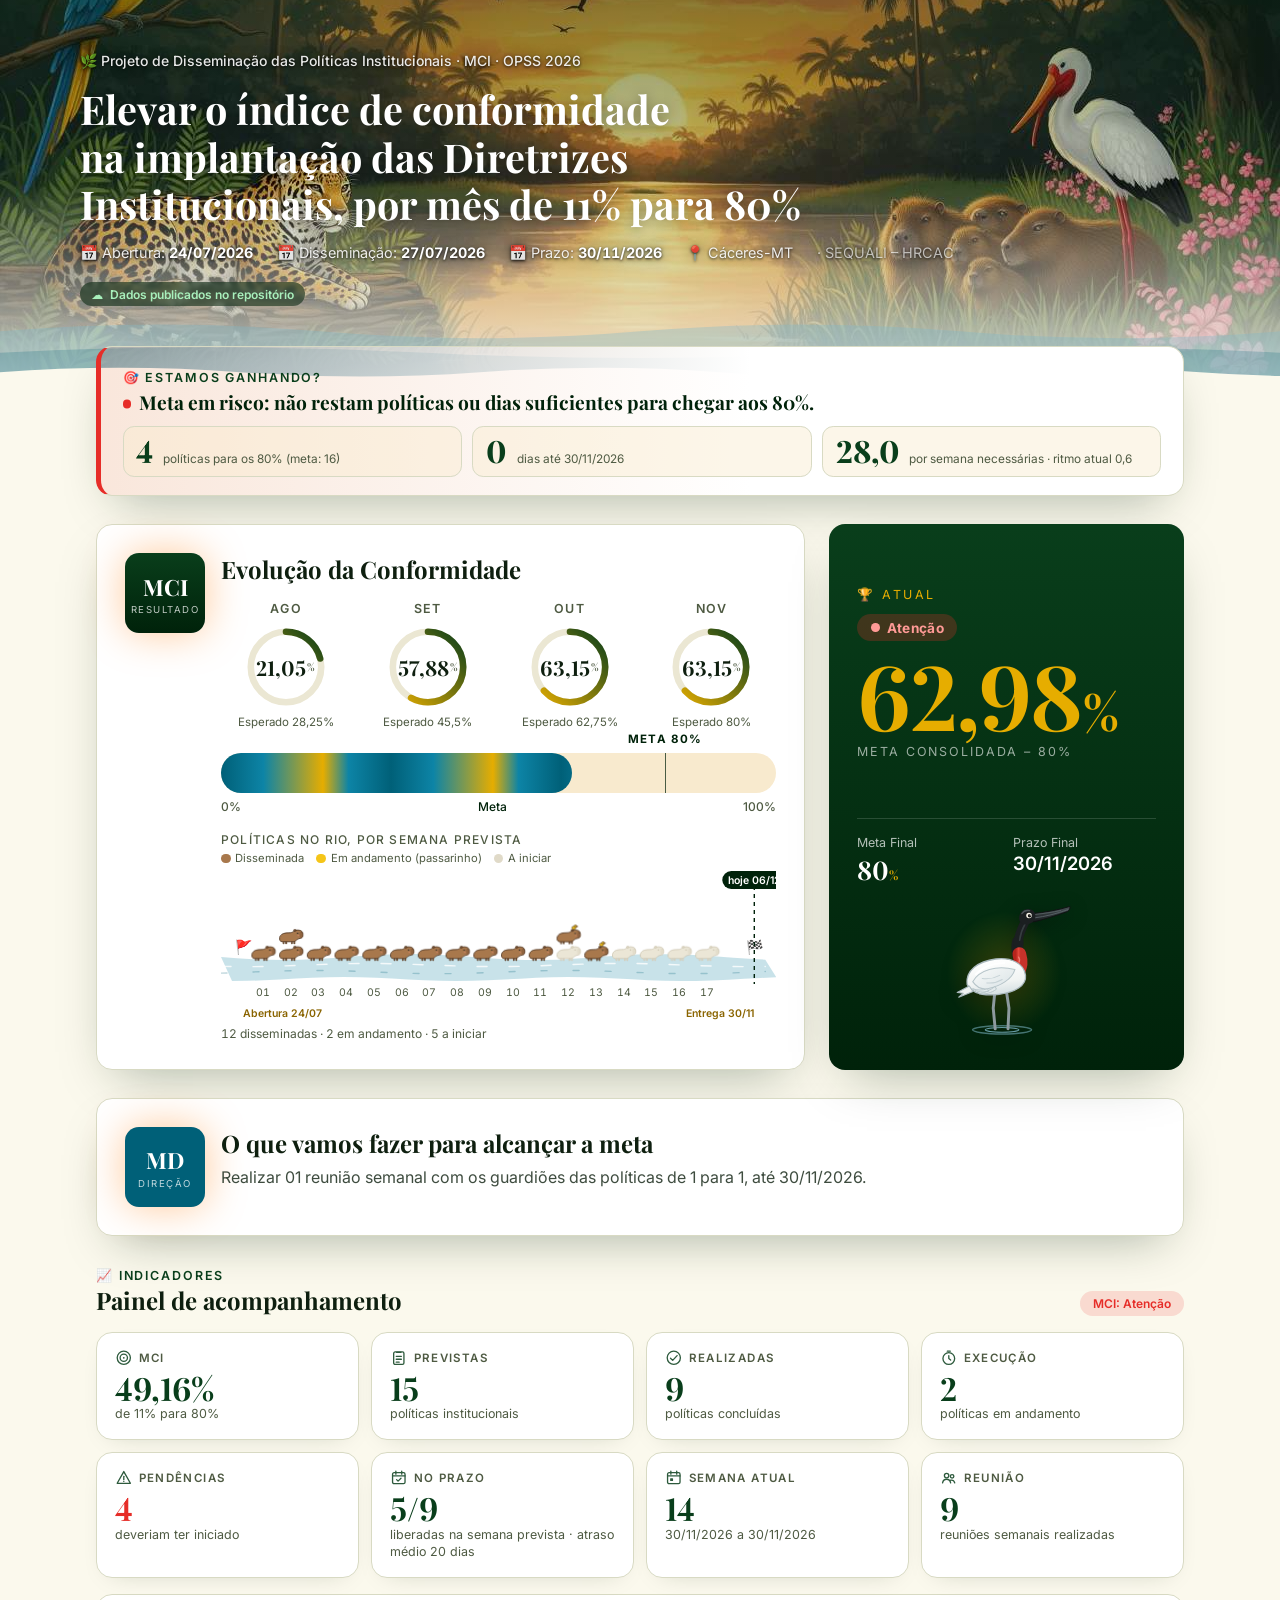
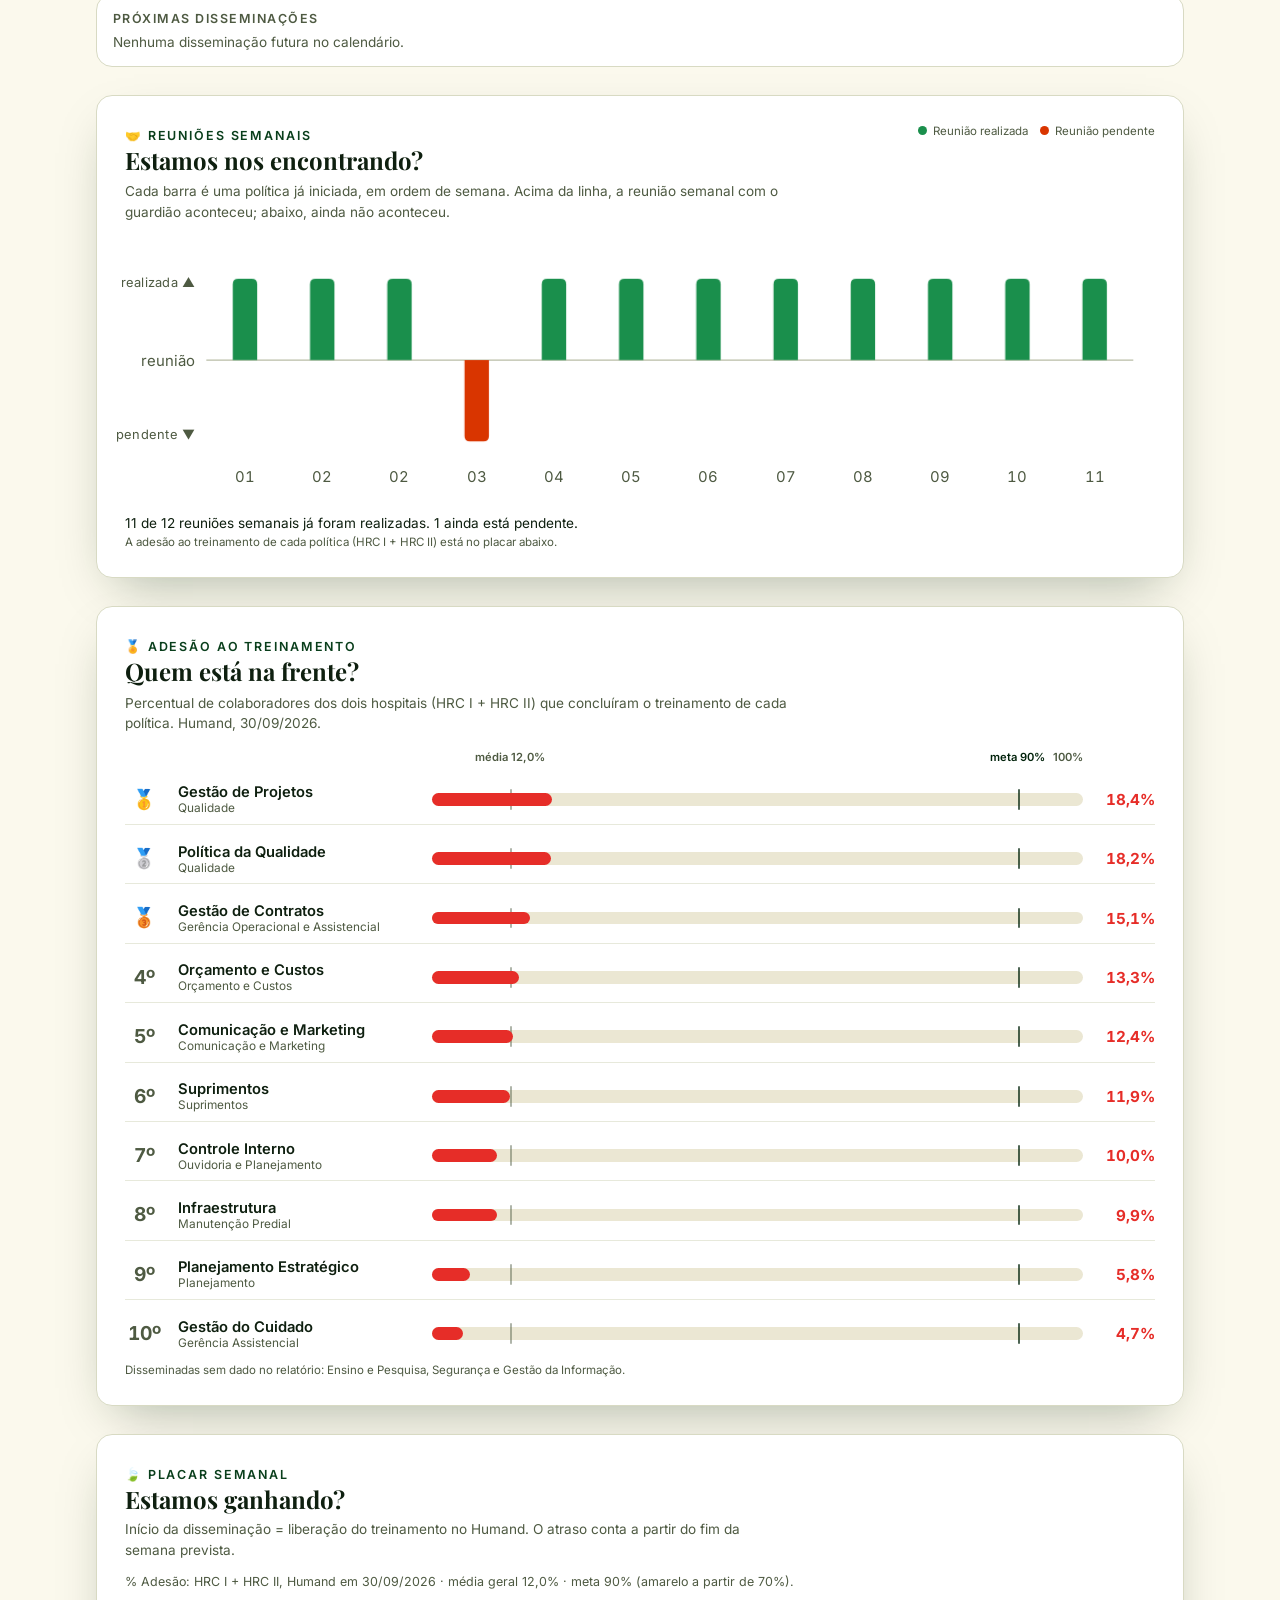
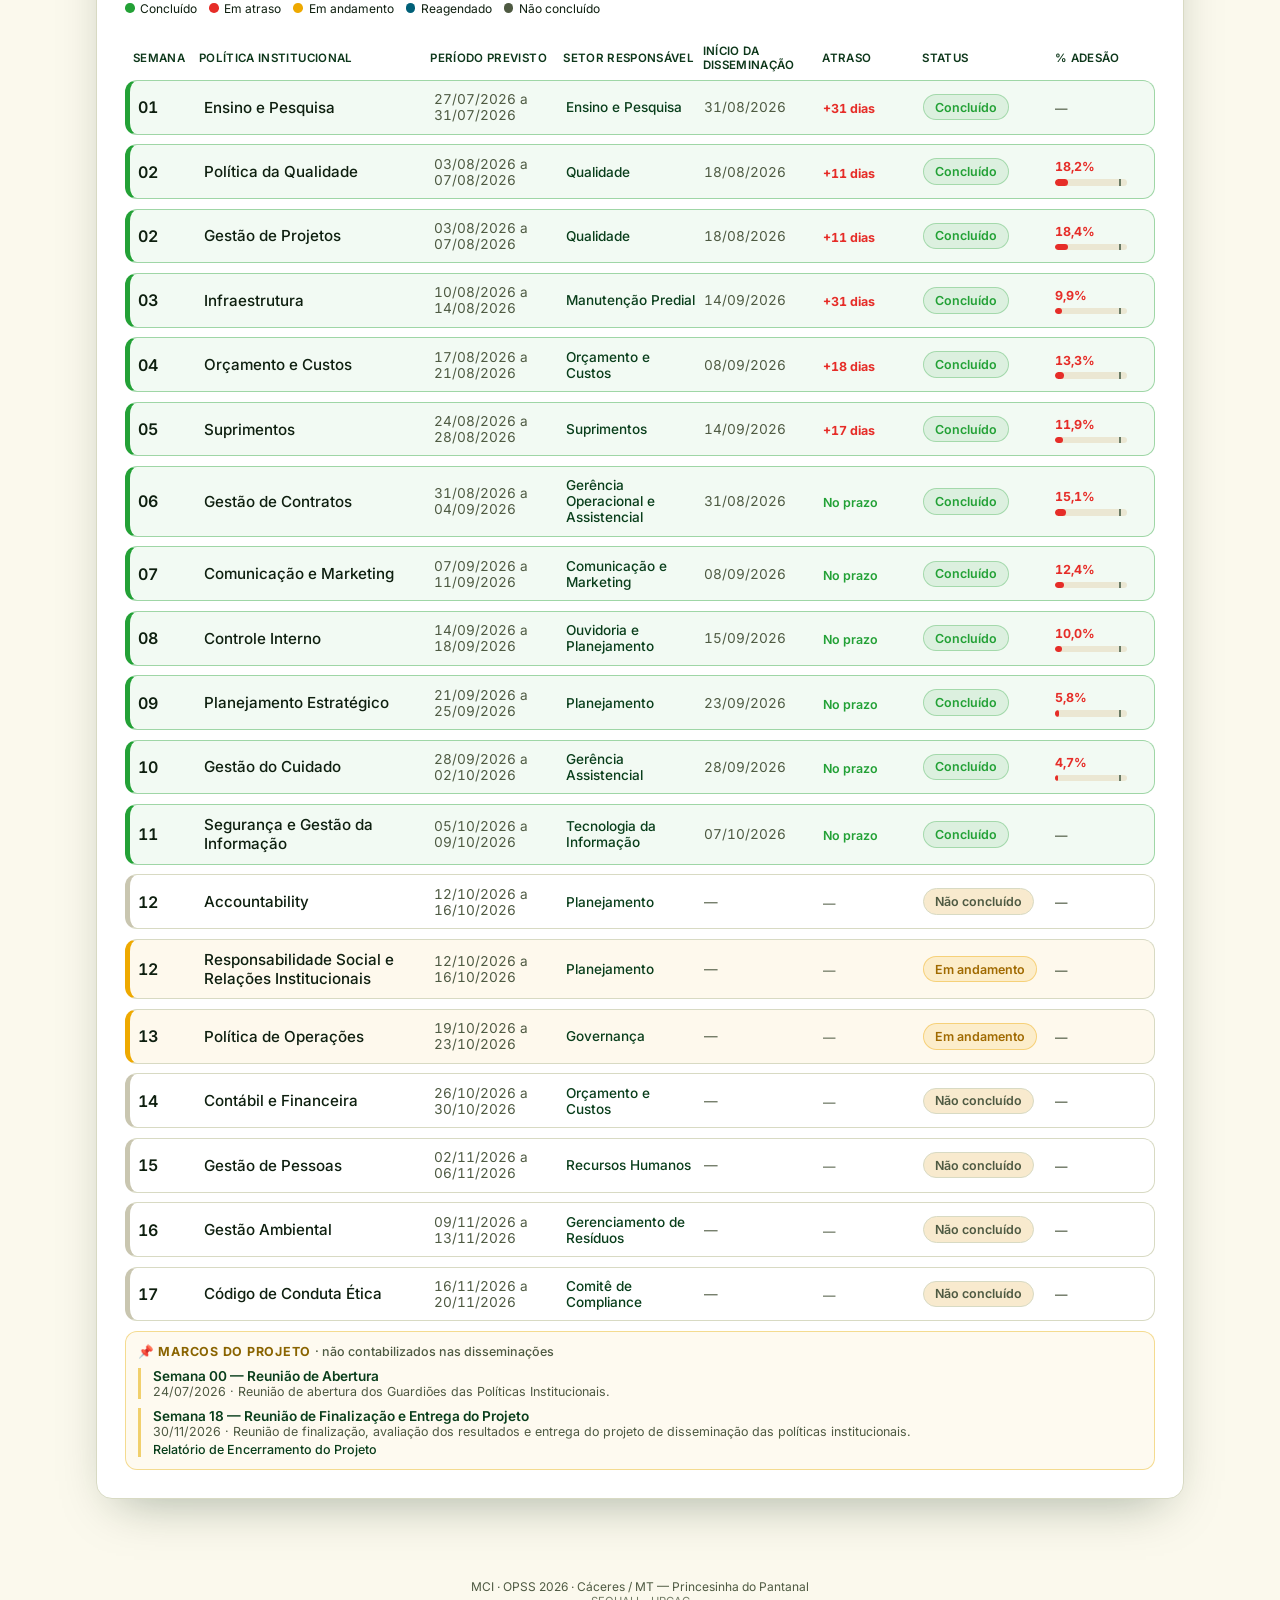
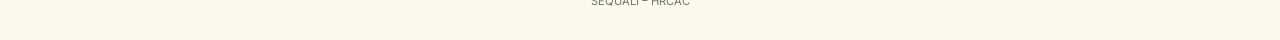
==== commit aa595318: "Linha do tempo do rio passa a ficar dentro do card Evolução da Conformidade, no lugar da fileira de " ====
--- a/index.html
+++ b/index.html
@@ -8,7 +8,7 @@
 <link rel="preconnect" href="https://fonts.googleapis.com" />
 <link rel="preconnect" href="https://fonts.gstatic.com" crossorigin />
 <link href="https://fonts.googleapis.com/css2?family=Inter:wght@400;500;600;700&family=Playfair+Display:wght@600;700;800&display=swap" rel="stylesheet" />
-<link rel="stylesheet" href="style.css?v=15" />
+<link rel="stylesheet" href="style.css?v=16" />
 </head>
 <body>
 <main>
@@ -130,10 +130,17 @@
               <div class="barra-legenda">
                 <span>0%</span><span class="barra-legenda-meta">Meta</span><span>100%</span>
               </div>
-              <div class="capy-wrap">
-                <span class="capy-title">Políticas</span>
-                <div class="capy-row" id="capy-row"></div>
-                <span class="capy-count" id="capy-count">0/19 disseminadas</span>
+              <div class="capy-rio" id="secao-rio">
+                <div class="capy-rio-topo">
+                  <span class="capy-title">Políticas no rio, por semana prevista</span>
+                  <span class="rio-chave">
+                    <span><i class="dot" style="background:#a8784c"></i>Disseminada</span>
+                    <span><i class="dot" style="background:#f5c518"></i>Em andamento (passarinho)</span>
+                    <span><i class="dot" style="background:#e0dac8"></i>A iniciar</span>
+                  </span>
+                </div>
+                <div class="rio-scroll"><div class="rio-svg"></div></div>
+                <span class="capy-count" id="capy-count"></span>
               </div>
             </div>
           </div>
@@ -287,23 +294,6 @@
       </div>
     </section>
 
-    <section class="card rio" id="secao-rio" hidden>
-      <div class="ritmo-head">
-        <div>
-          <div class="eyebrow">🛶 Linha do tempo</div>
-          <h2>Onde estamos no rio?</h2>
-          <p class="ritmo-sub">Cada capivara é uma política, na semana em que estava prevista. A linha tracejada marca o dia de hoje.</p>
-        </div>
-        <div class="ritmo-chave">
-          <span><i class="dot" style="background:#a8784c"></i>Disseminada</span>
-          <span><i class="dot" style="background:#f5c518"></i>Em andamento (com passarinho)</span>
-          <span><i class="dot" style="background:#e0dac8"></i>A iniciar</span>
-        </div>
-      </div>
-      <div class="rio-scroll"><div class="rio-svg"></div></div>
-      <p class="ritmo-leitura" id="rio-leitura"></p>
-    </section>
-
     <section class="card ritmo" id="secao-reuniao" hidden>
       <div class="ritmo-head">
         <div>
@@ -381,6 +371,6 @@
   </defs>
 </svg>
 
-<script src="app.js?v=14"></script>
+<script src="app.js?v=16"></script>
 </body>
 </html>
--- a/style.css
+++ b/style.css
@@ -738,3 +738,17 @@
 .festa-lista span { font-size: .74rem; }
 .festa-rio { width: calc(100% + 2.3rem); margin: auto -1.15rem 0; min-height: 3rem; }
 @media (max-width: 720px) { .veredito { padding: 1rem 1.1rem; } }
+
+/* v16 · linha do tempo unificada no card "Evolução da Conformidade" */
+.capy-rio { margin-top: 1.1rem; }
+.capy-rio-topo { display: flex; flex-wrap: wrap; justify-content: space-between; align-items: baseline; gap: .3rem .9rem; }
+.rio-chave { display: flex; flex-wrap: wrap; gap: .3rem .75rem; font-size: .7rem; color: var(--muted-foreground); }
+.rio-chave span { display: inline-flex; align-items: center; gap: .3rem; }
+.capy-rio .rio-scroll { margin-top: .35rem; }
+.capy-rio .rio-svg > svg { min-width: 480px; }
+.capy-rio .capy-count { display: block; margin: .3rem 0 0; }
+.rio-sem { font-size: 10.5px; }
+.capy-rio .rio-marco-ico { font-size: 14px; }
+/* Itens de grid/flex não encolhem abaixo do conteúdo por padrão: libera para o rio rolar */
+.grid-top > *, .card-evolucao > *, .card-evolucao .flex1, .capy-rio, .capy-rio .rio-scroll { min-width: 0; }
+.card-head-icon > .flex1 { align-self: stretch; width: 100%; }
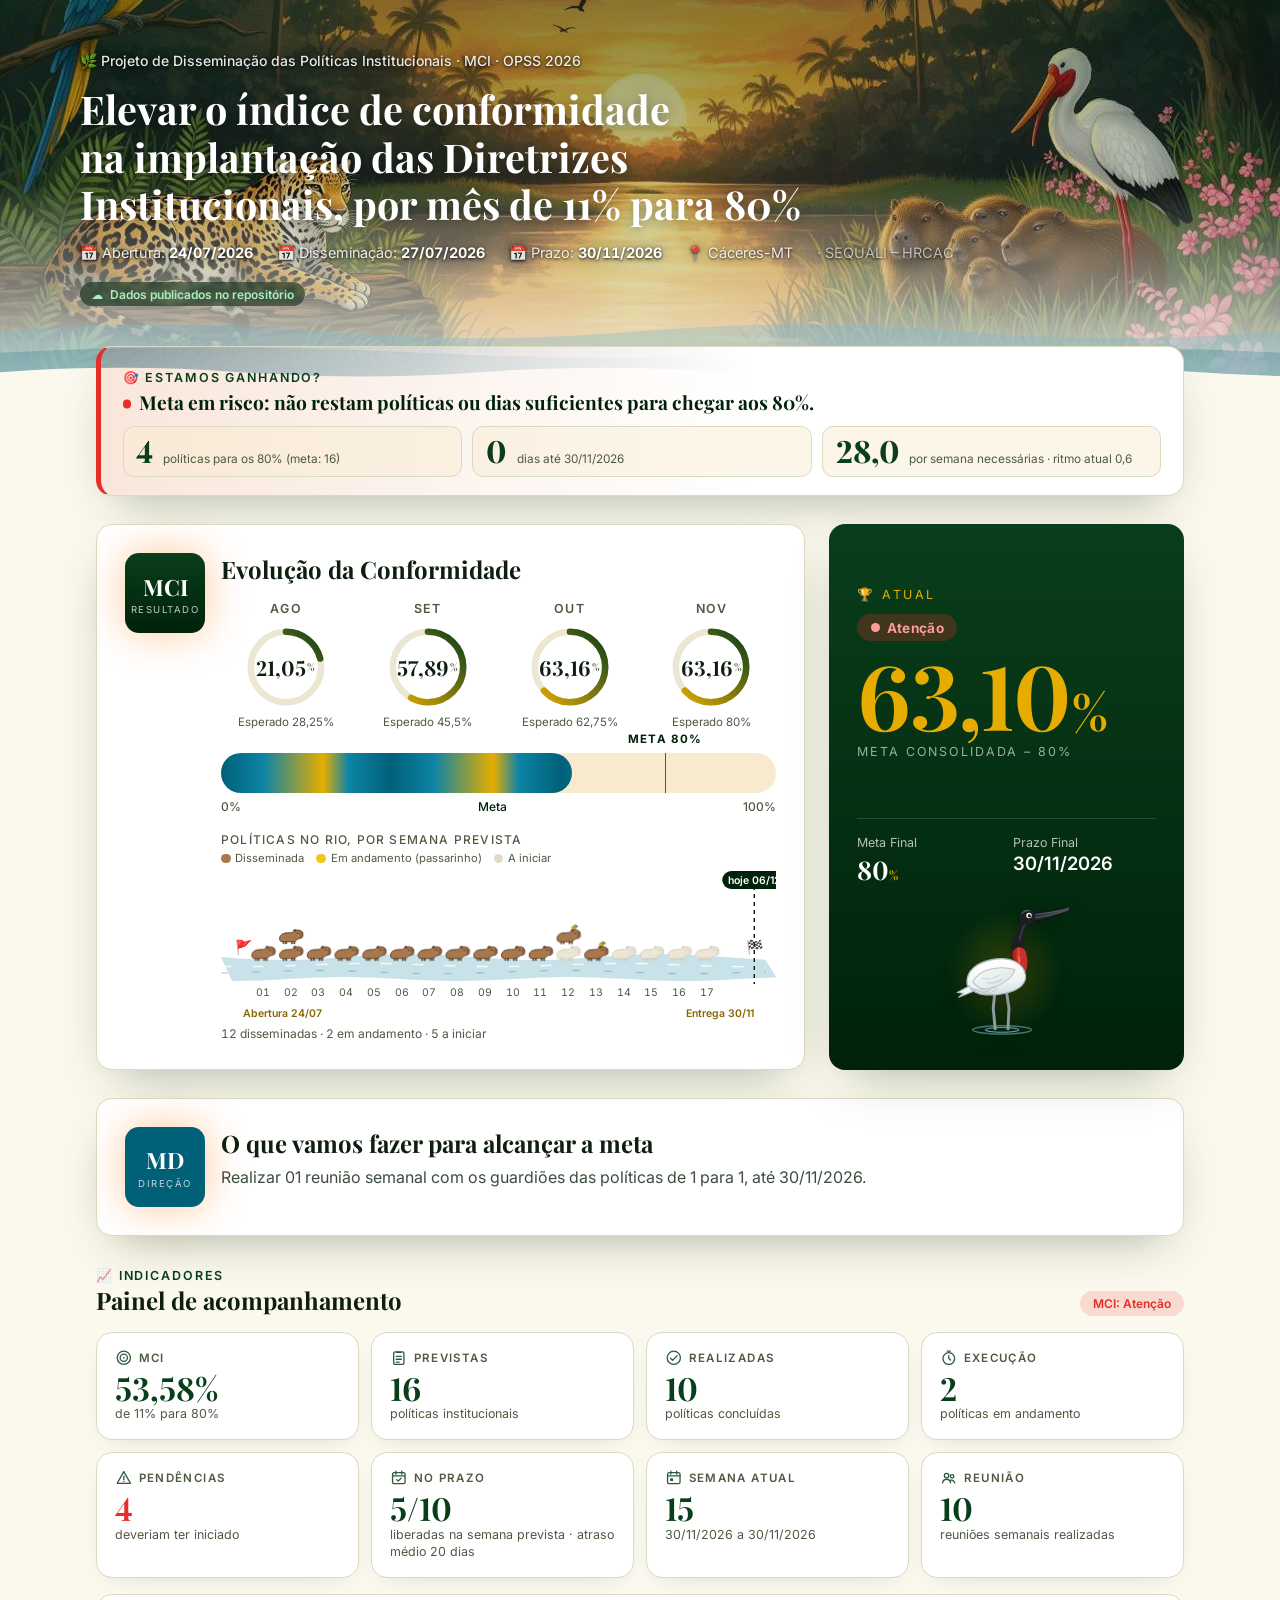
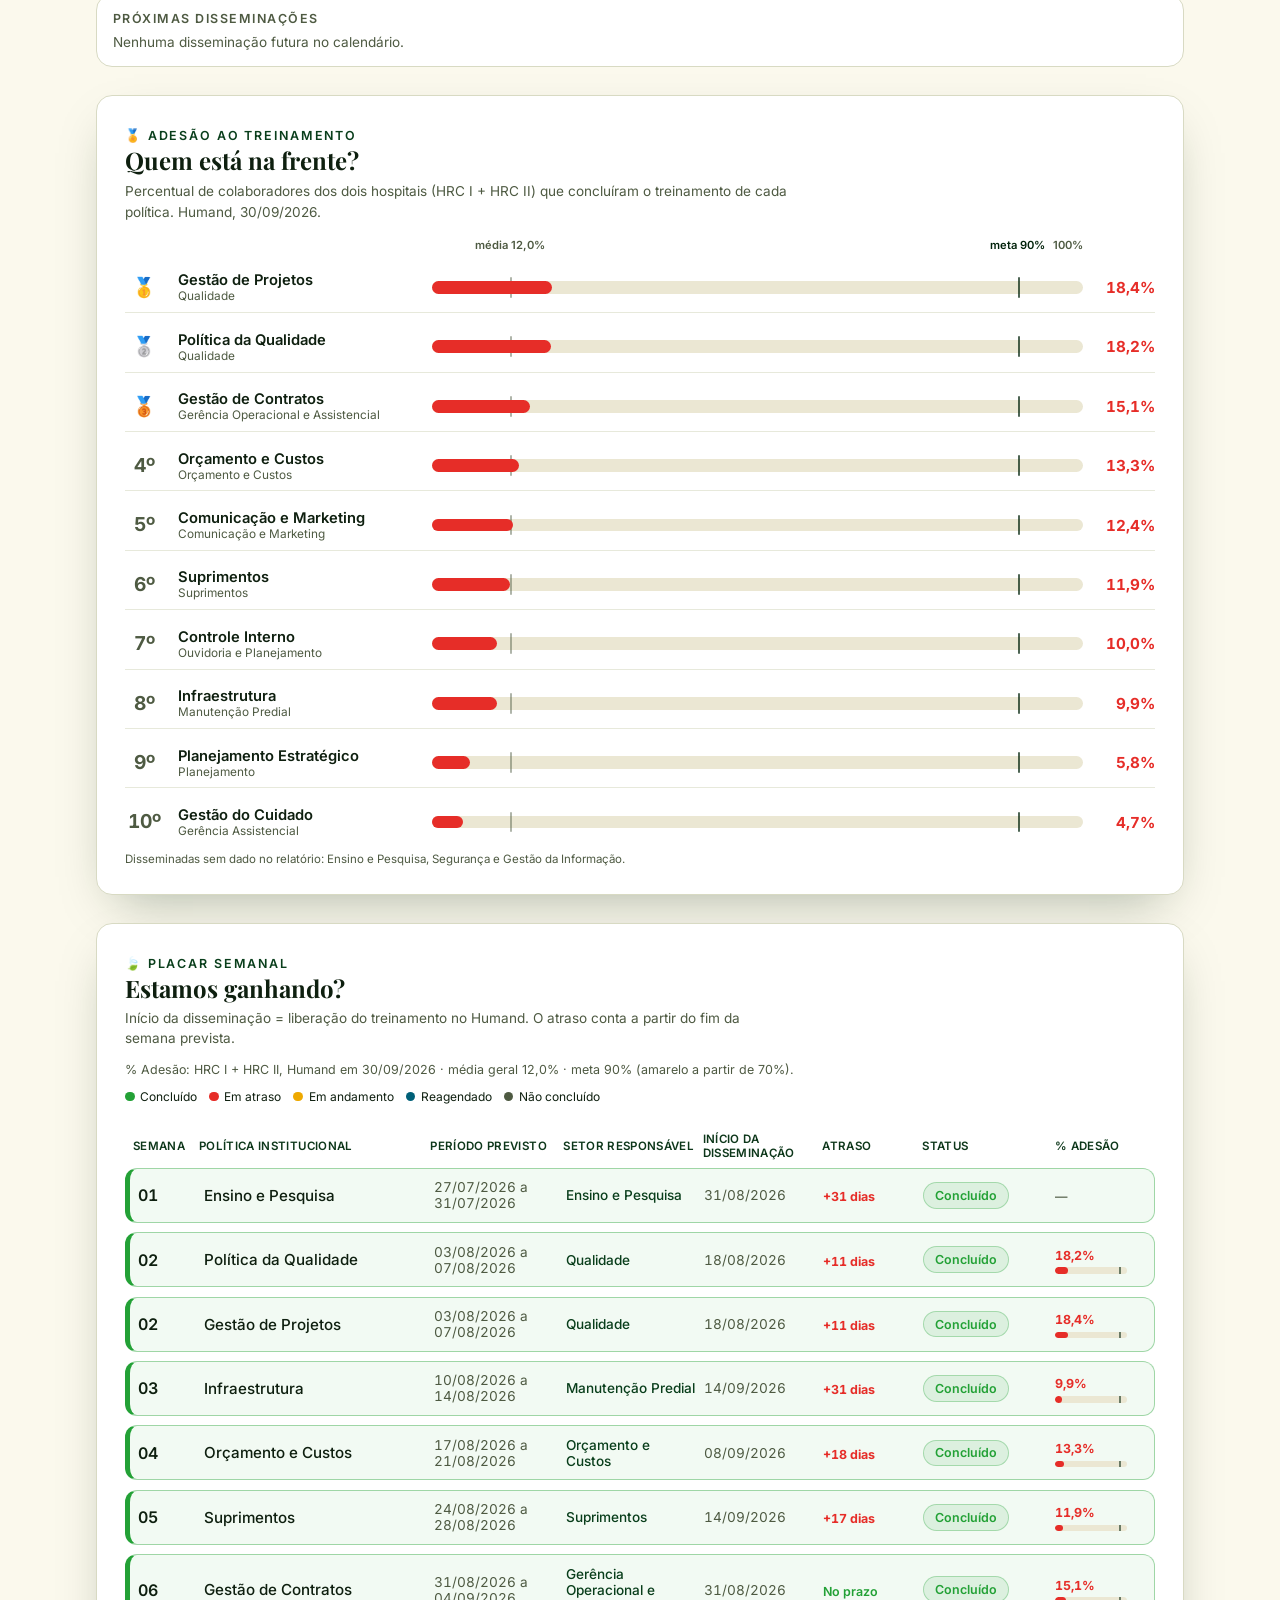
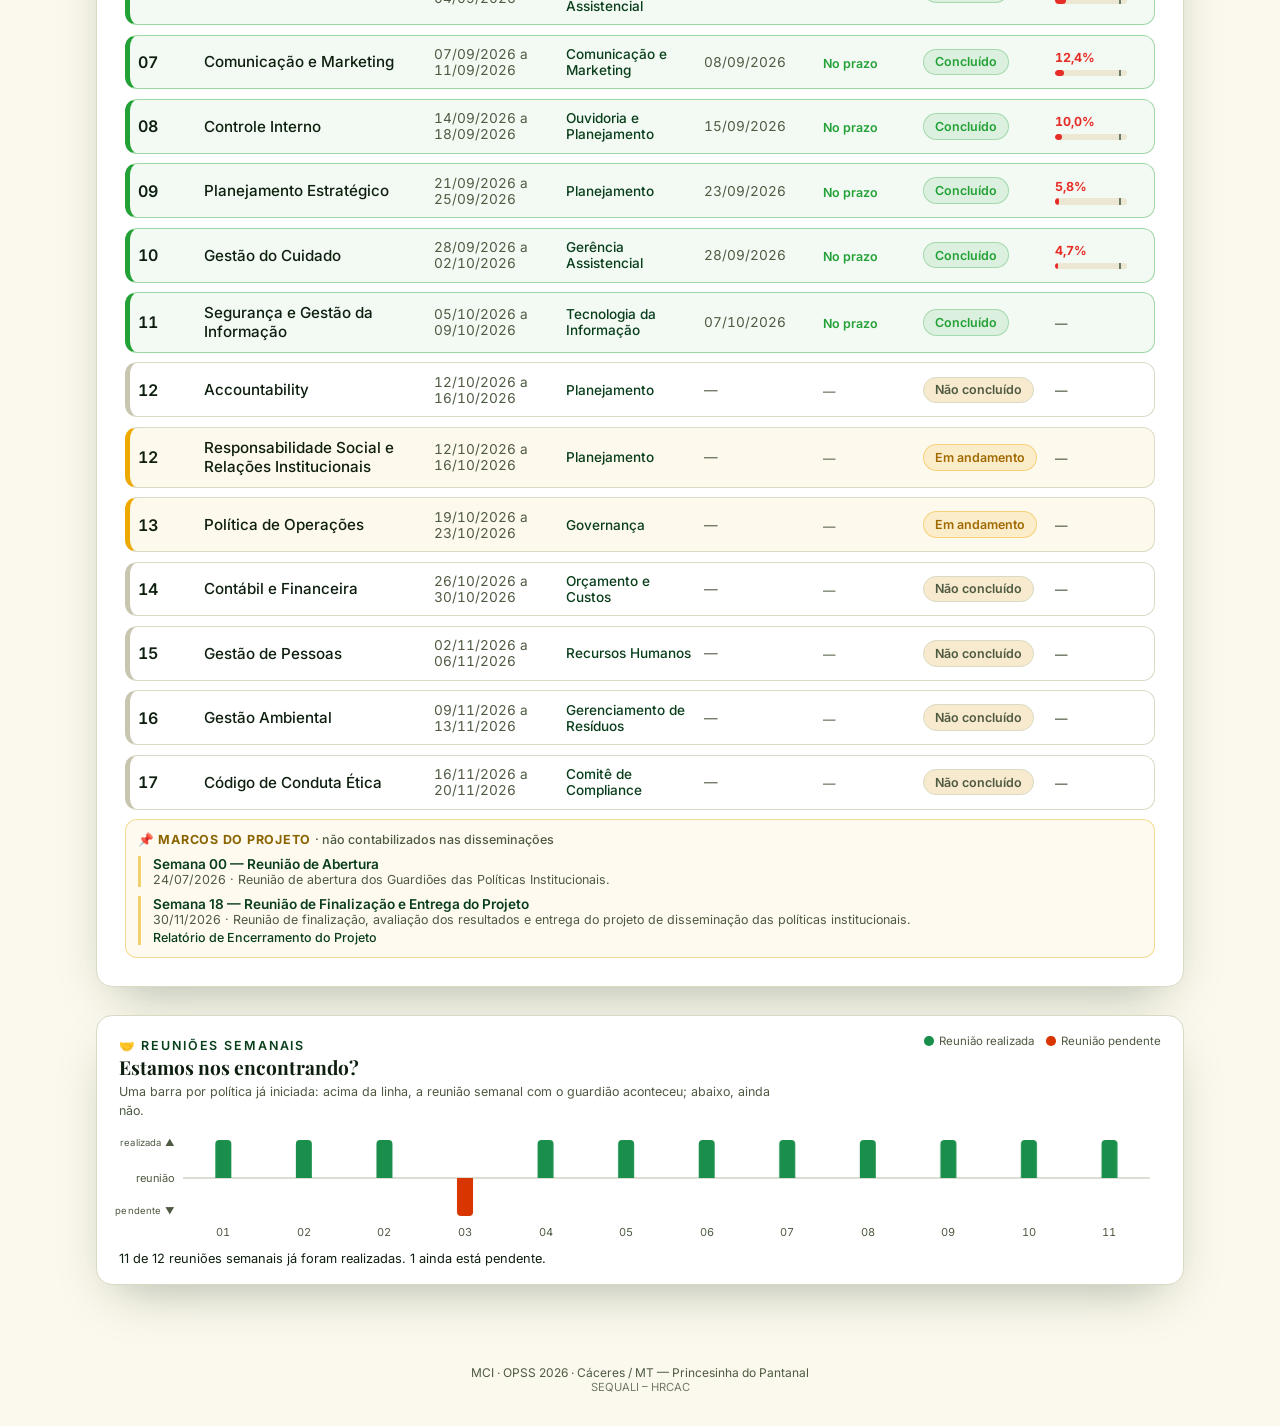
==== commit d7d4a6b1: ""Estamos nos encontrando?" cerca de 40% menor e movido para o fim do painel (v17) Co-Authored-By: Cl" ====
--- a/index.html
+++ b/index.html
@@ -8,7 +8,7 @@
 <link rel="preconnect" href="https://fonts.googleapis.com" />
 <link rel="preconnect" href="https://fonts.gstatic.com" crossorigin />
 <link href="https://fonts.googleapis.com/css2?family=Inter:wght@400;500;600;700&family=Playfair+Display:wght@600;700;800&display=swap" rel="stylesheet" />
-<link rel="stylesheet" href="style.css?v=16" />
+<link rel="stylesheet" href="style.css?v=17" />
 </head>
 <body>
 <main>
@@ -294,23 +294,6 @@
       </div>
     </section>
 
-    <section class="card ritmo" id="secao-reuniao" hidden>
-      <div class="ritmo-head">
-        <div>
-          <div class="eyebrow">🤝 Reuniões semanais</div>
-          <h2>Estamos nos encontrando?</h2>
-          <p class="ritmo-sub">Cada barra é uma política já iniciada, em ordem de semana. Acima da linha, a reunião semanal com o guardião aconteceu; abaixo, ainda não aconteceu.</p>
-        </div>
-        <div class="ritmo-chave">
-          <span><i class="dot" style="background:#1a8f4c"></i>Reunião realizada</span>
-          <span><i class="dot" style="background:#d93500"></i>Reunião pendente</span>
-        </div>
-      </div>
-      <div class="ritmo-svg"></div>
-      <p class="ritmo-leitura"></p>
-      <p class="ritmo-nota">A adesão ao treinamento de cada política (HRC I + HRC II) está no placar abaixo.</p>
-    </section>
-
     <section class="card ranking" id="secao-ranking" hidden>
       <div class="ritmo-head">
         <div>
@@ -354,6 +337,22 @@
         <div id="placar-body" class="placar-body"></div>
       </div>
     </section>
+
+    <section class="card ritmo" id="secao-reuniao" hidden>
+      <div class="ritmo-head">
+        <div>
+          <div class="eyebrow">🤝 Reuniões semanais</div>
+          <h2>Estamos nos encontrando?</h2>
+          <p class="ritmo-sub">Uma barra por política já iniciada: acima da linha, a reunião semanal com o guardião aconteceu; abaixo, ainda não.</p>
+        </div>
+        <div class="ritmo-chave">
+          <span><i class="dot" style="background:#1a8f4c"></i>Reunião realizada</span>
+          <span><i class="dot" style="background:#d93500"></i>Reunião pendente</span>
+        </div>
+      </div>
+      <div class="ritmo-svg"></div>
+      <p class="ritmo-leitura"></p>
+    </section>
   </div>
 
   <footer class="rodape">
@@ -371,6 +370,6 @@
   </defs>
 </svg>
 
-<script src="app.js?v=16"></script>
+<script src="app.js?v=17"></script>
 </body>
 </html>
--- a/style.css
+++ b/style.css
@@ -752,3 +752,11 @@
 /* Itens de grid/flex não encolhem abaixo do conteúdo por padrão: libera para o rio rolar */
 .grid-top > *, .card-evolucao > *, .card-evolucao .flex1, .capy-rio, .capy-rio .rio-scroll { min-width: 0; }
 .card-head-icon > .flex1 { align-self: stretch; width: 100%; }
+
+/* v17 · "Estamos nos encontrando?" compacto, no fim do painel */
+#secao-reuniao { padding: 1.15rem 1.35rem; }
+#secao-reuniao h2 { font-size: 1.2rem; }
+#secao-reuniao .ritmo-head { margin-bottom: 0; }
+#secao-reuniao .ritmo-sub { margin-top: .2rem; font-size: .78rem; }
+#secao-reuniao .ritmo-svg { margin-top: .35rem; }
+#secao-reuniao .ritmo-leitura { margin-top: .4rem; font-size: .8rem; }
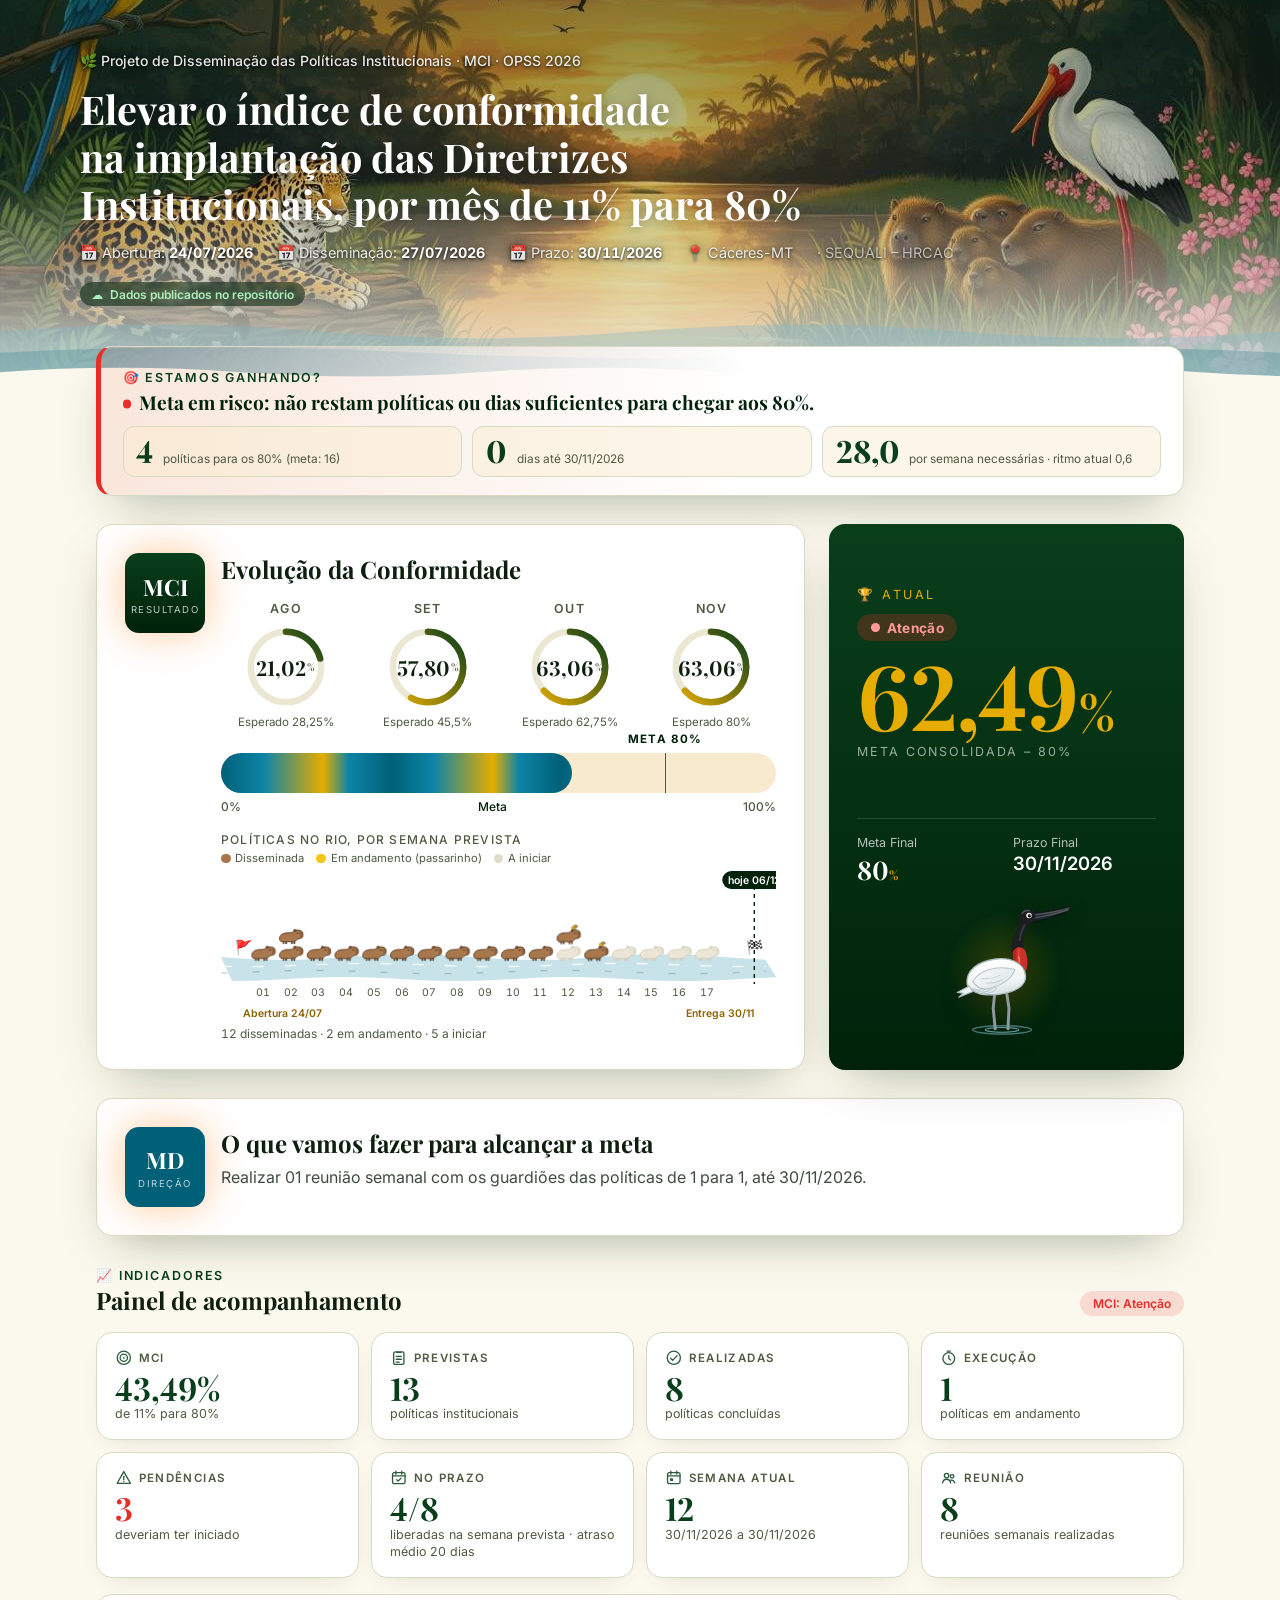
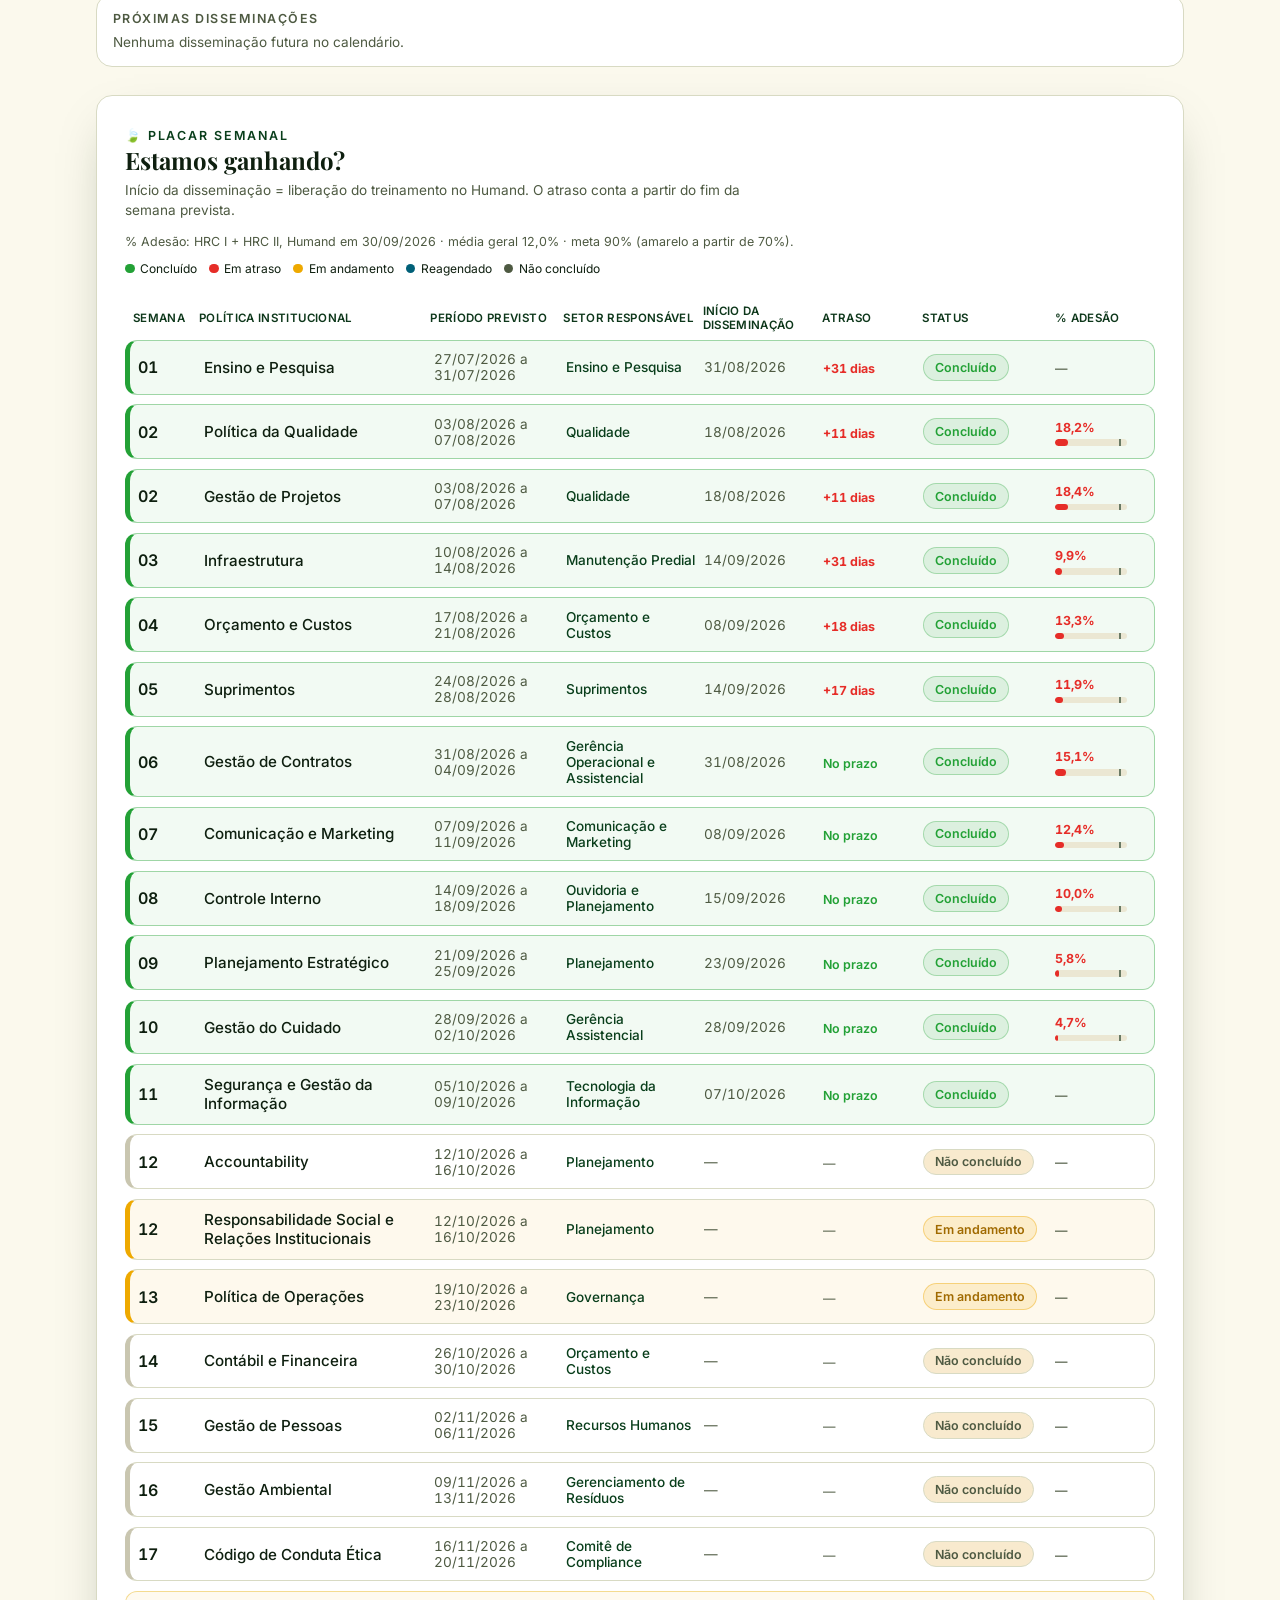
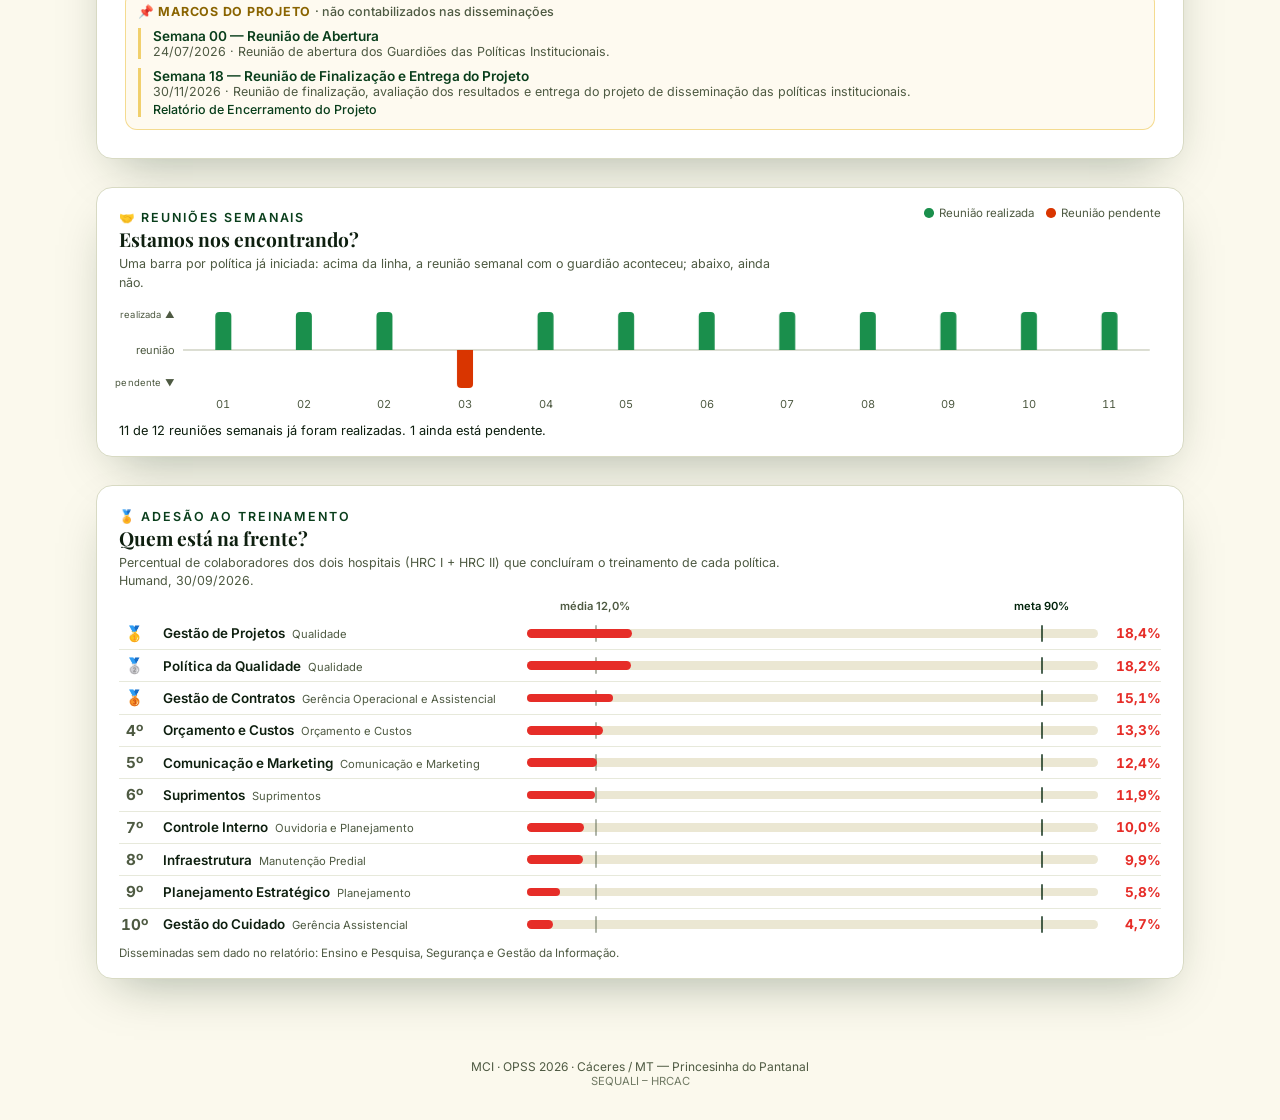
==== commit 07e32cb7: "Ranking de adesão cerca de 35% menor (uma linha por política) e movido para o fim do painel (v19) Co" ====
--- a/index.html
+++ b/index.html
@@ -8,7 +8,7 @@
 <link rel="preconnect" href="https://fonts.googleapis.com" />
 <link rel="preconnect" href="https://fonts.gstatic.com" crossorigin />
 <link href="https://fonts.googleapis.com/css2?family=Inter:wght@400;500;600;700&family=Playfair+Display:wght@600;700;800&display=swap" rel="stylesheet" />
-<link rel="stylesheet" href="style.css?v=17" />
+<link rel="stylesheet" href="style.css?v=19" />
 </head>
 <body>
 <main>
@@ -294,19 +294,6 @@
       </div>
     </section>
 
-    <section class="card ranking" id="secao-ranking" hidden>
-      <div class="ritmo-head">
-        <div>
-          <div class="eyebrow">🏅 Adesão ao treinamento</div>
-          <h2>Quem está na frente?</h2>
-          <p class="ritmo-sub" id="ranking-sub"></p>
-        </div>
-      </div>
-      <div class="rk-escala" aria-hidden="true"><span></span><span></span><div class="rk-escala-eixo" id="rk-escala-eixo"></div><span></span></div>
-      <ol class="ranking-lista" id="ranking-lista"></ol>
-      <p class="ritmo-nota" id="ranking-nota"></p>
-    </section>
-
     <section class="card placar">
       <div class="placar-head">
         <div>
@@ -353,6 +340,19 @@
       <div class="ritmo-svg"></div>
       <p class="ritmo-leitura"></p>
     </section>
+
+    <section class="card ranking" id="secao-ranking" hidden>
+      <div class="ritmo-head">
+        <div>
+          <div class="eyebrow">🏅 Adesão ao treinamento</div>
+          <h2>Quem está na frente?</h2>
+          <p class="ritmo-sub" id="ranking-sub"></p>
+        </div>
+      </div>
+      <div class="rk-escala" aria-hidden="true"><span></span><span></span><div class="rk-escala-eixo" id="rk-escala-eixo"></div><span></span></div>
+      <ol class="ranking-lista" id="ranking-lista"></ol>
+      <p class="ritmo-nota" id="ranking-nota"></p>
+    </section>
   </div>
 
   <footer class="rodape">
@@ -370,6 +370,6 @@
   </defs>
 </svg>
 
-<script src="app.js?v=17"></script>
+<script src="app.js?v=19"></script>
 </body>
 </html>
--- a/style.css
+++ b/style.css
@@ -760,3 +760,38 @@
 #secao-reuniao .ritmo-sub { margin-top: .2rem; font-size: .78rem; }
 #secao-reuniao .ritmo-svg { margin-top: .35rem; }
 #secao-reuniao .ritmo-leitura { margin-top: .4rem; font-size: .8rem; }
+
+/* v18 · ranking de adesão compacto, no fim do painel */
+#secao-ranking { padding: 1.15rem 1.35rem; }
+#secao-ranking h2 { font-size: 1.2rem; }
+#secao-ranking .ritmo-head { margin-bottom: 0; }
+#secao-ranking .ritmo-sub { margin-top: .2rem; font-size: .78rem; }
+#secao-ranking .rk-escala { margin-top: .5rem; height: 1rem; }
+#secao-ranking .ranking-lista { gap: 0; margin-top: .15rem; }
+#secao-ranking .rk { padding: .28rem 0; gap: .75rem; grid-template-columns: 2rem minmax(9rem, 15rem) minmax(0, 1fr) 3.2rem; }
+#secao-ranking .rk-escala { gap: .75rem; grid-template-columns: 2rem minmax(9rem, 15rem) minmax(0, 1fr) 3.2rem; }
+#secao-ranking .rk-pos { font-size: .95rem; }
+#secao-ranking .rk-nome { flex-direction: row; align-items: baseline; gap: .45rem; flex-wrap: wrap; }
+#secao-ranking .rk-nome strong { font-size: .84rem; }
+#secao-ranking .rk-nome span { font-size: .7rem; }
+#secao-ranking .rk-trilho { height: .55rem; }
+#secao-ranking .rk-valor { font-size: .85rem !important; }
+#secao-ranking .ritmo-nota { margin-top: .35rem; }
+@media (max-width: 640px) {
+  #secao-ranking .rk, #secao-ranking .rk-escala { grid-template-columns: 1.8rem minmax(0, 1fr) 3rem; row-gap: .25rem; }
+}
+#secao-ranking .rk, #secao-ranking .rk-escala { grid-template-columns: 2rem minmax(12rem, 22rem) minmax(0, 1fr) 3.2rem; }
+#secao-ranking .rk { padding: .22rem 0; }
+#secao-ranking .rk-nome { flex-wrap: nowrap; overflow: hidden; }
+#secao-ranking .rk-nome strong { white-space: nowrap; flex-shrink: 0; }
+#secao-ranking .rk-nome span { white-space: nowrap; overflow: hidden; text-overflow: ellipsis; min-width: 0; }
+@media (max-width: 640px) {
+  #secao-ranking .rk, #secao-ranking .rk-escala { grid-template-columns: 1.8rem minmax(0, 1fr) 3rem; }
+  #secao-ranking .rk-nome strong { flex-shrink: 1; overflow: hidden; text-overflow: ellipsis; }
+}
+#secao-ranking .rk { padding: .48rem 0; }
+#secao-ranking .rk-escala-eixo span:last-child { display: none; }
+@media (max-width: 640px) {
+  #secao-ranking .rk-nome span { display: none; }
+  #secao-ranking .rk-nome strong { white-space: normal; }
+}
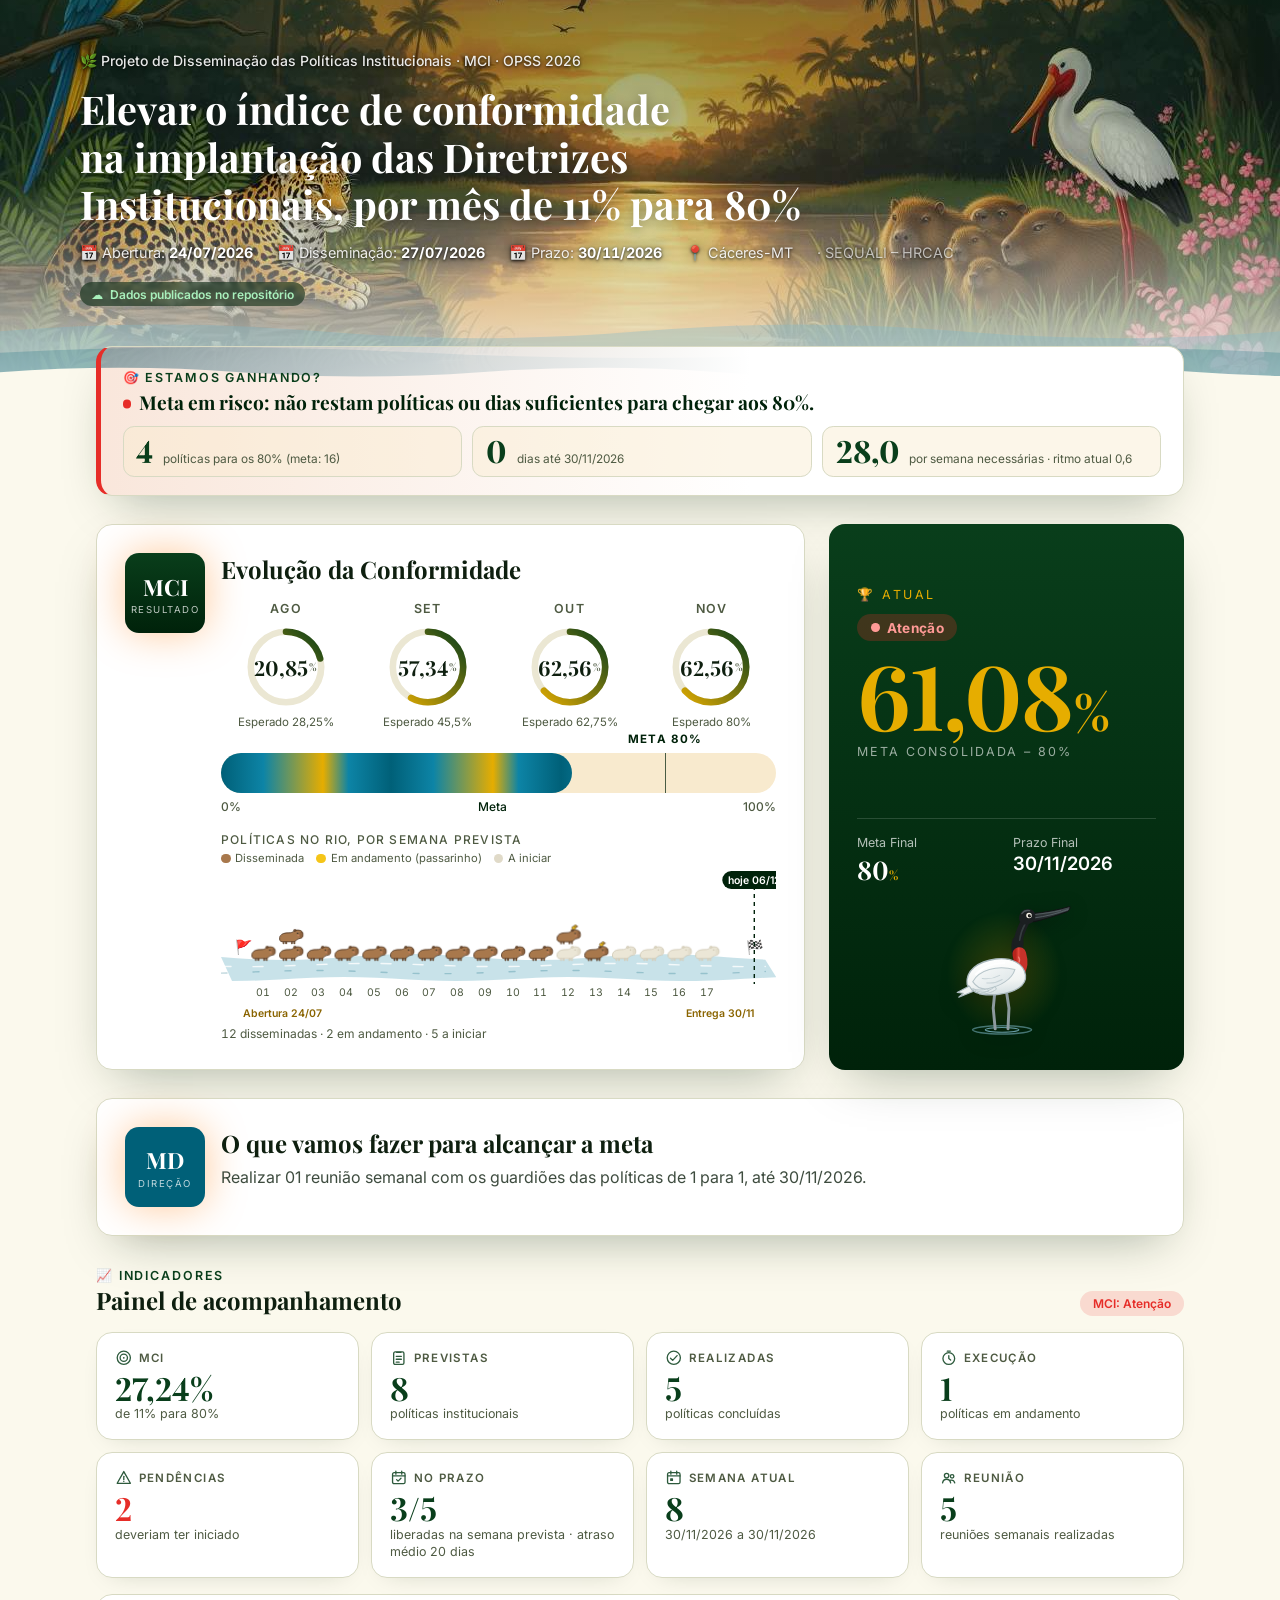
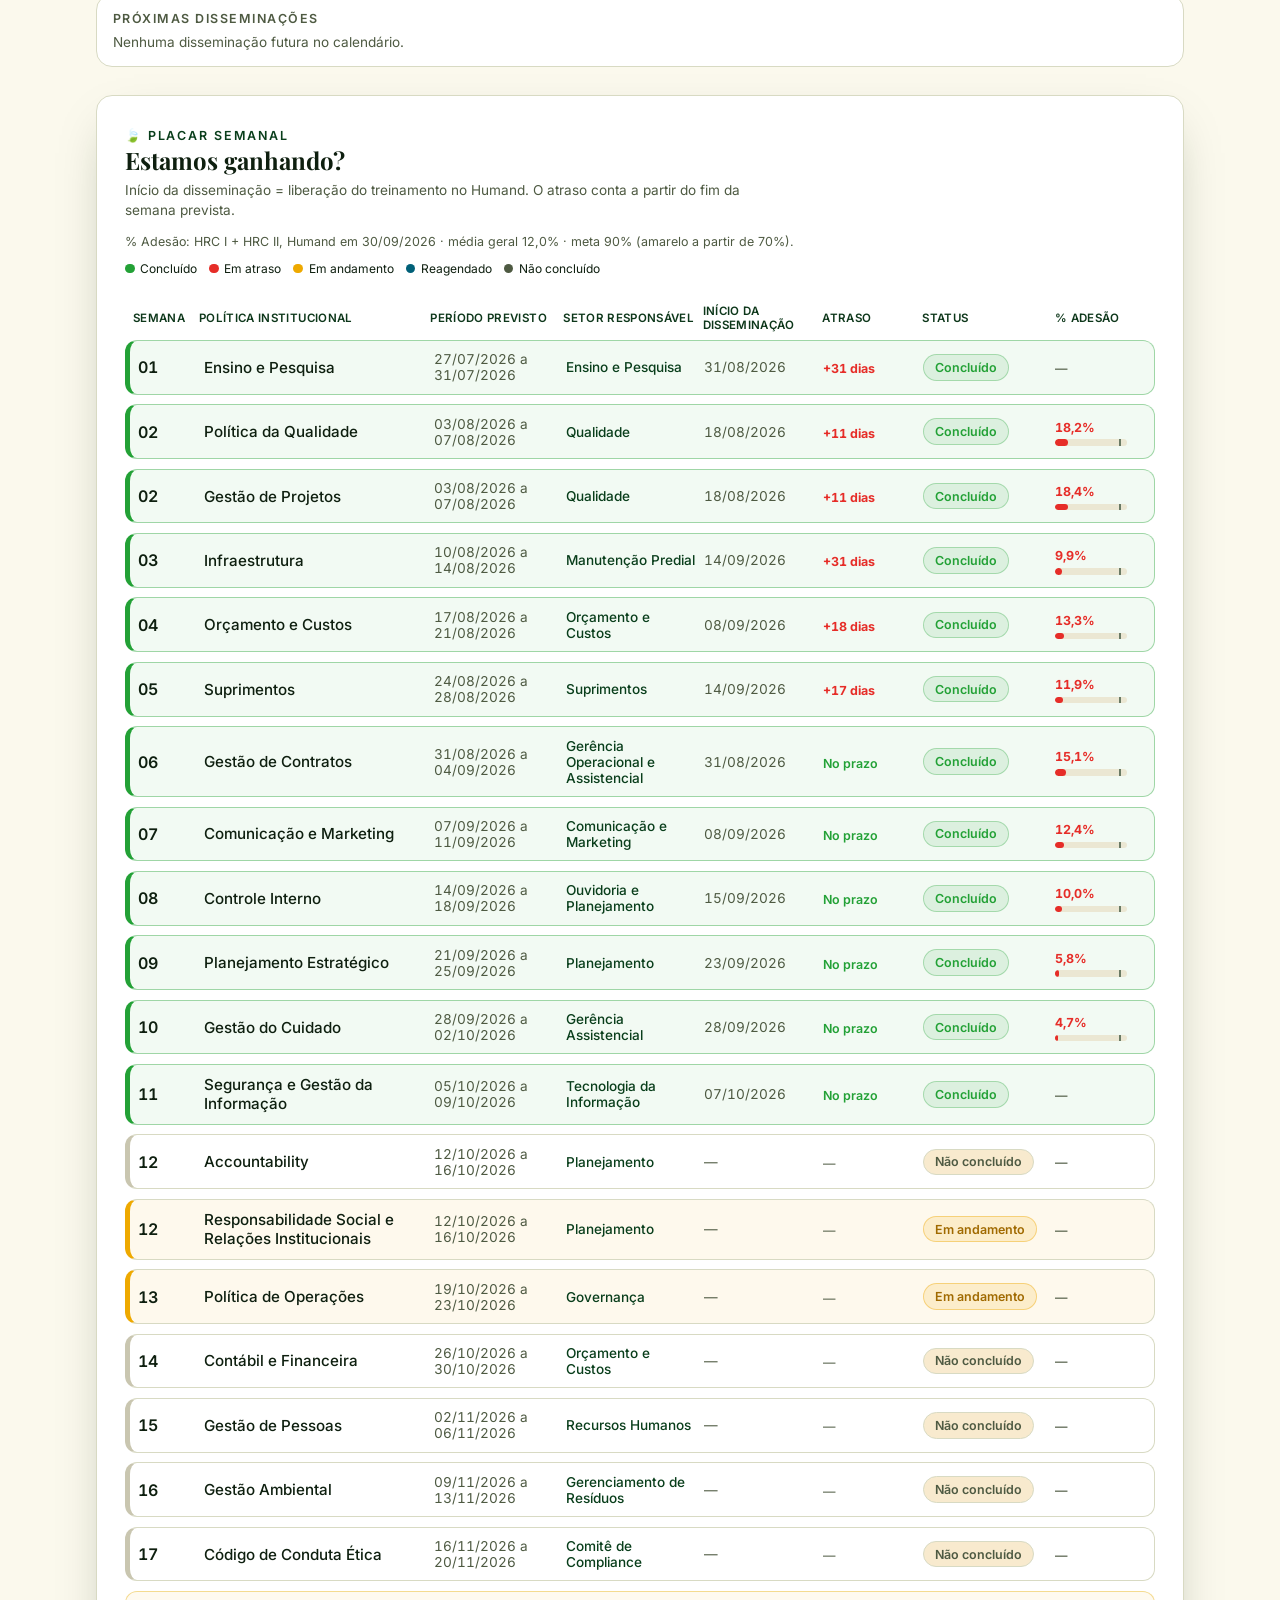
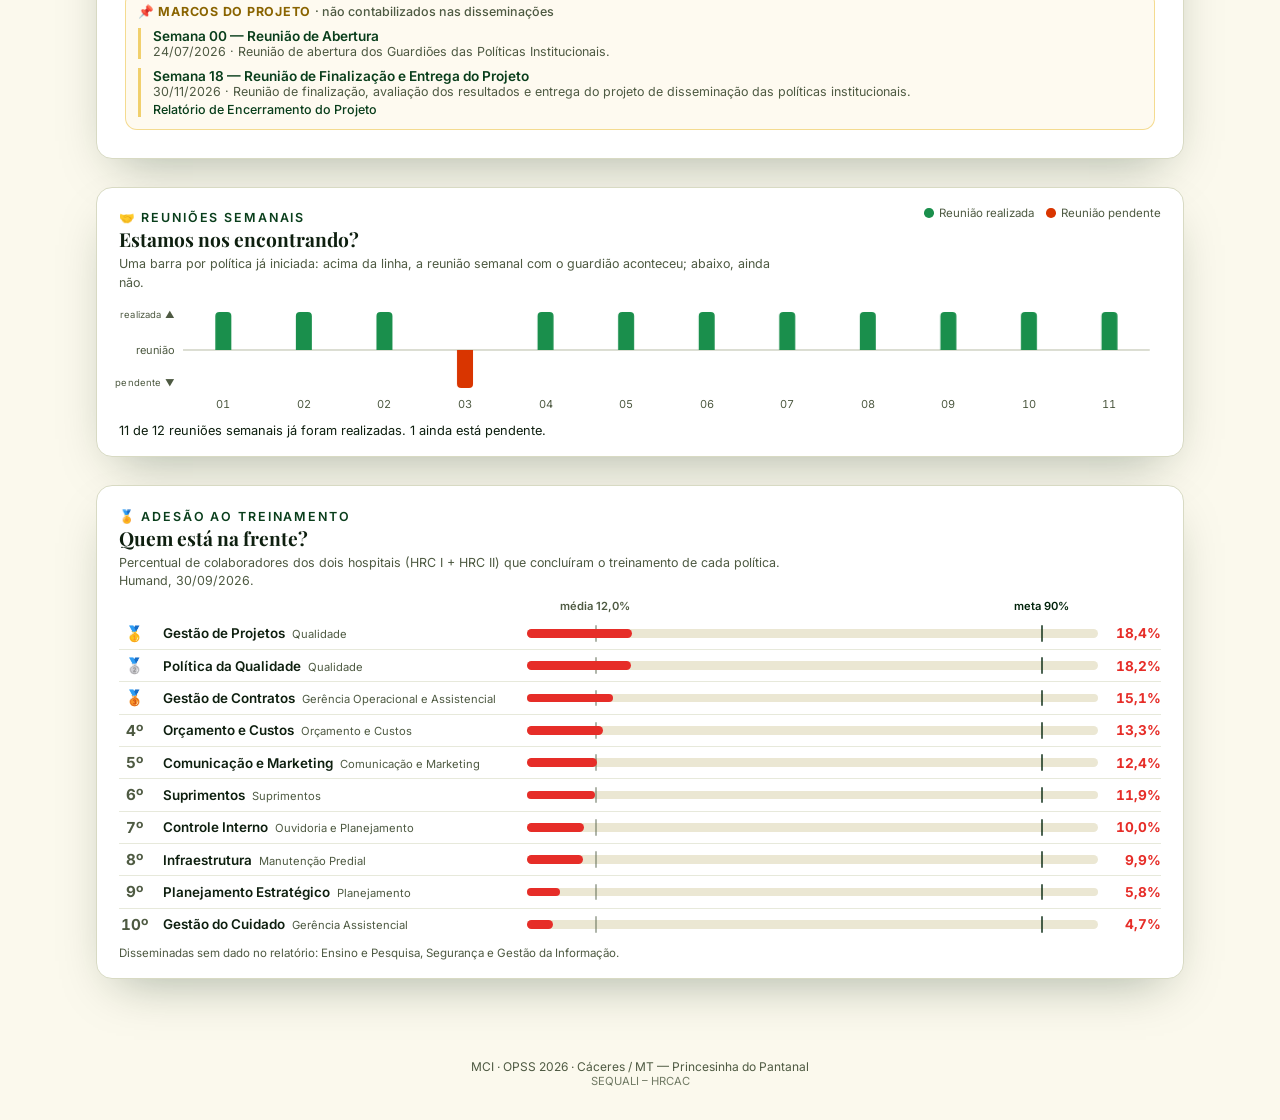
==== commit 3f3406c3: "Peixinhos em loop contínuo, com pausa debaixo d'água entre um pulo e outro (ciclo de 6s) (v20) Co-Au" ====
--- a/index.html
+++ b/index.html
@@ -8,7 +8,7 @@
 <link rel="preconnect" href="https://fonts.googleapis.com" />
 <link rel="preconnect" href="https://fonts.gstatic.com" crossorigin />
 <link href="https://fonts.googleapis.com/css2?family=Inter:wght@400;500;600;700&family=Playfair+Display:wght@600;700;800&display=swap" rel="stylesheet" />
-<link rel="stylesheet" href="style.css?v=19" />
+<link rel="stylesheet" href="style.css?v=20" />
 </head>
 <body>
 <main>
--- a/style.css
+++ b/style.css
@@ -699,26 +699,25 @@
 .peixe-brilho { fill: #fff; }
 .respingo { fill: none; stroke: #fff; stroke-width: 1.2; opacity: 0; transform-box: fill-box; transform-origin: 50% 50%; }
 .gotas circle { fill: #cfe8f0; opacity: 0; }
-.festa.anim-play .peixe       { animation: peixe-salto 2.6s cubic-bezier(.37,0,.63,1) var(--d) 3 both; }
-.festa.anim-play .respingo-sai   { animation: respingo-sai 2.6s ease-out var(--d) 3 both; }
-.festa.anim-play .respingo-entra { animation: respingo-entra 2.6s ease-out var(--d) 3 both; }
-.festa.anim-play .gotas-sai circle   { animation: gotas-sai 2.6s ease-out var(--d) 3 both; }
-.festa.anim-play .gotas-entra circle { animation: gotas-entra 2.6s ease-out var(--d) 3 both; }
-.festa-meta.anim-play .peixe, .festa-meta.anim-play .respingo, .festa-meta.anim-play .gotas circle { animation-iteration-count: infinite; }
+.festa.anim-play .peixe       { animation: peixe-salto 6s cubic-bezier(.37,0,.63,1) var(--d) infinite both; }
+.festa.anim-play .respingo-sai   { animation: respingo-sai 6s ease-out var(--d) infinite both; }
+.festa.anim-play .respingo-entra { animation: respingo-entra 6s ease-out var(--d) infinite both; }
+.festa.anim-play .gotas-sai circle   { animation: gotas-sai 6s ease-out var(--d) infinite both; }
+.festa.anim-play .gotas-entra circle { animation: gotas-entra 6s ease-out var(--d) infinite both; }
 .gotas circle:nth-child(1) { --gx: -5px; } .gotas circle:nth-child(2) { --gx: 0px; } .gotas circle:nth-child(3) { --gx: 5px; }
 @keyframes peixe-salto {
-  0%   { transform: translate(var(--x), 60px) rotate(-62deg) scale(.85); opacity: 0; }
-  8%   { opacity: 1; }
-  25%  { transform: translate(calc(var(--x) + 11px), 30px) rotate(-38deg) scale(1); }
-  50%  { transform: translate(calc(var(--x) + 23px), 16px) rotate(0deg); }
-  75%  { transform: translate(calc(var(--x) + 35px), 30px) rotate(38deg) scale(1); }
-  92%  { opacity: 1; }
-  100% { transform: translate(calc(var(--x) + 46px), 60px) rotate(62deg) scale(.85); opacity: 0; }
-}
-@keyframes respingo-sai   { 0% { opacity: .9; transform: scale(.3); } 22% { opacity: 0; transform: scale(1.6); } 100% { opacity: 0; } }
-@keyframes respingo-entra { 0%, 86% { opacity: 0; transform: scale(.3); } 90% { opacity: .9; } 100% { opacity: 0; transform: scale(1.6); } }
-@keyframes gotas-sai   { 0% { opacity: .95; transform: translate(0, 0); } 20% { opacity: 0; transform: translate(var(--gx), -9px); } 100% { opacity: 0; } }
-@keyframes gotas-entra { 0%, 87% { opacity: 0; transform: translate(0, 0); } 90% { opacity: .95; } 100% { opacity: 0; transform: translate(var(--gx), -9px); } }
+  0%    { transform: translate(var(--x), 60px) rotate(-62deg) scale(.85); opacity: 0; }
+  3.5%  { opacity: 1; }
+  10.8% { transform: translate(calc(var(--x) + 11px), 30px) rotate(-38deg) scale(1); }
+  21.7% { transform: translate(calc(var(--x) + 23px), 16px) rotate(0deg); }
+  32.5% { transform: translate(calc(var(--x) + 35px), 30px) rotate(38deg) scale(1); }
+  39.8% { opacity: 1; }
+  43.3%, 100% { transform: translate(calc(var(--x) + 46px), 60px) rotate(62deg) scale(.85); opacity: 0; }
+}
+@keyframes respingo-sai   { 0% { opacity: .9; transform: scale(.3); } 9.5%, 100% { opacity: 0; transform: scale(1.6); } }
+@keyframes respingo-entra { 0%, 37.2% { opacity: 0; transform: scale(.3); } 39% { opacity: .9; } 43.3%, 100% { opacity: 0; transform: scale(1.6); } }
+@keyframes gotas-sai   { 0% { opacity: .95; transform: translate(0, 0); } 8.7%, 100% { opacity: 0; transform: translate(var(--gx), -9px); } }
+@keyframes gotas-entra { 0%, 37.7% { opacity: 0; transform: translate(0, 0); } 39% { opacity: .95; } 43.3%, 100% { opacity: 0; transform: translate(var(--gx), -9px); } }
 @media (prefers-reduced-motion: reduce) {
   .hero-onda, .peixe, .respingo, .gotas circle { animation: none !important; }
 }
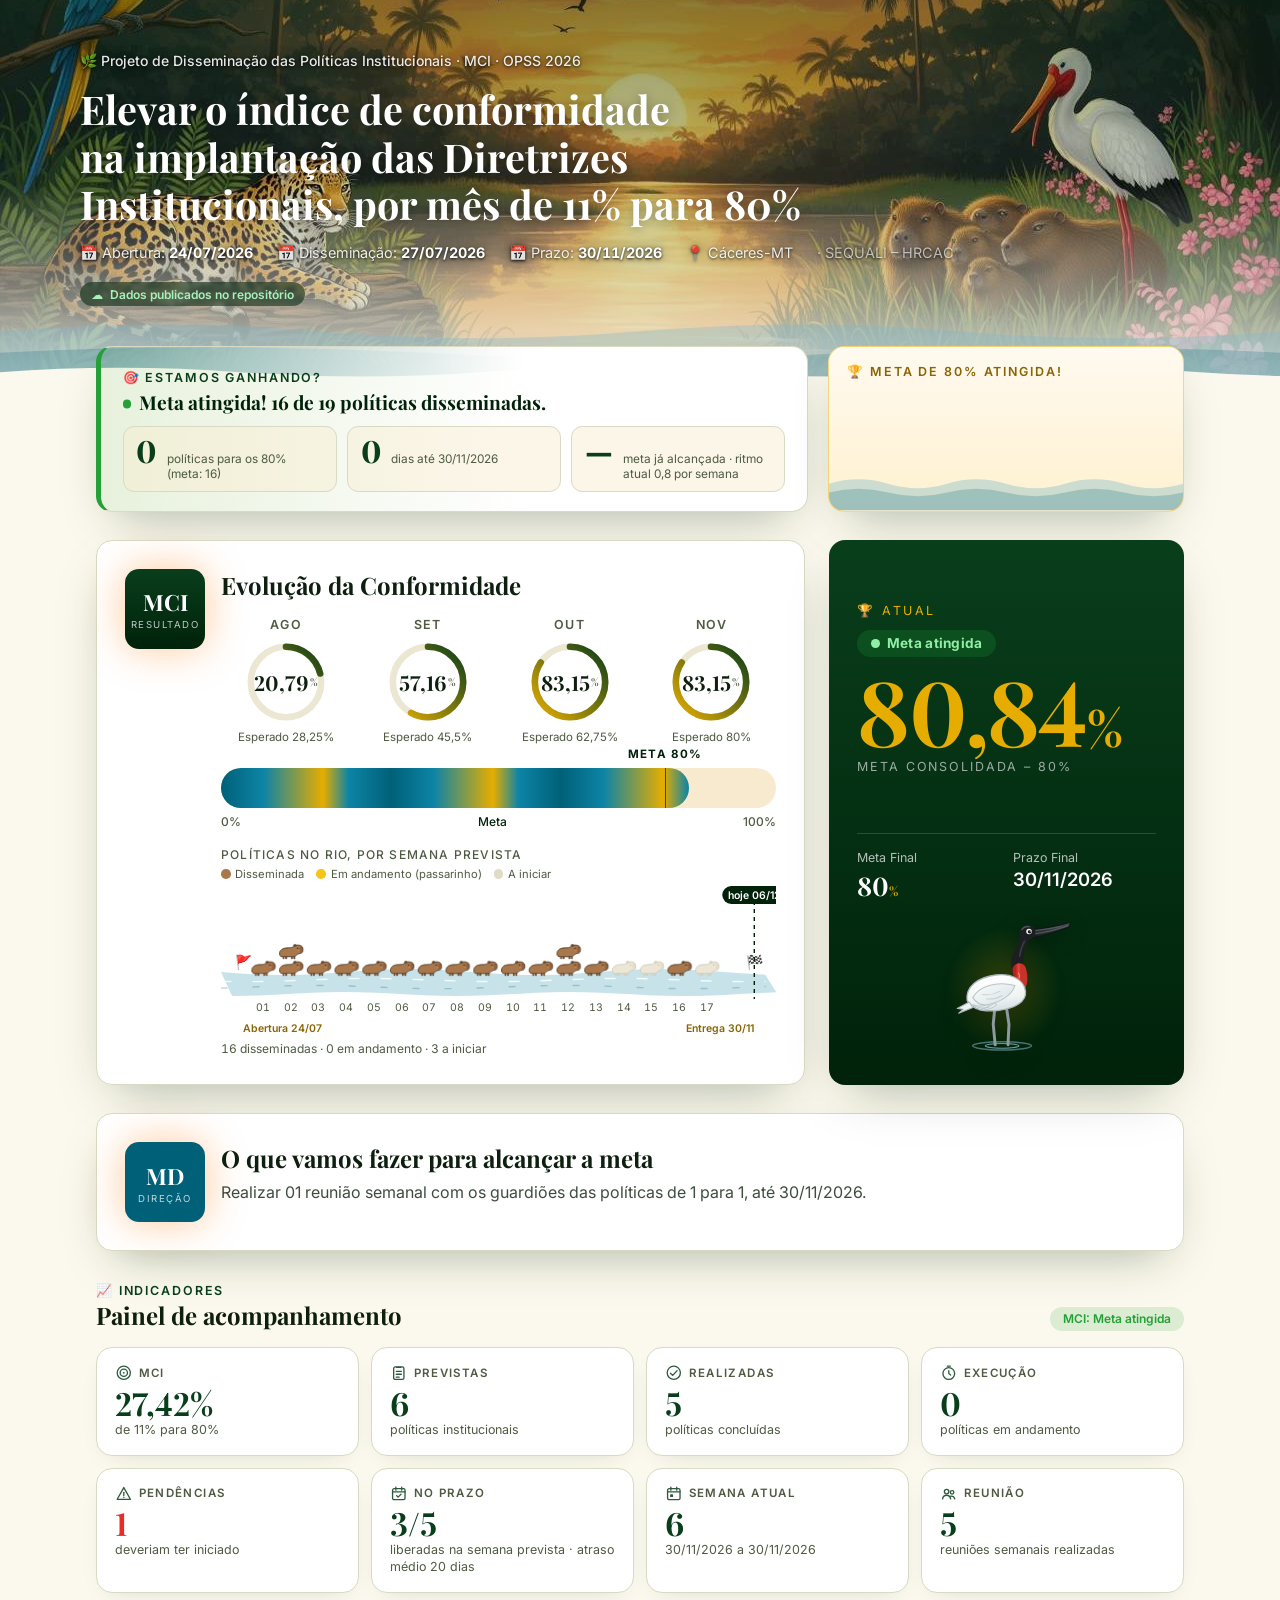
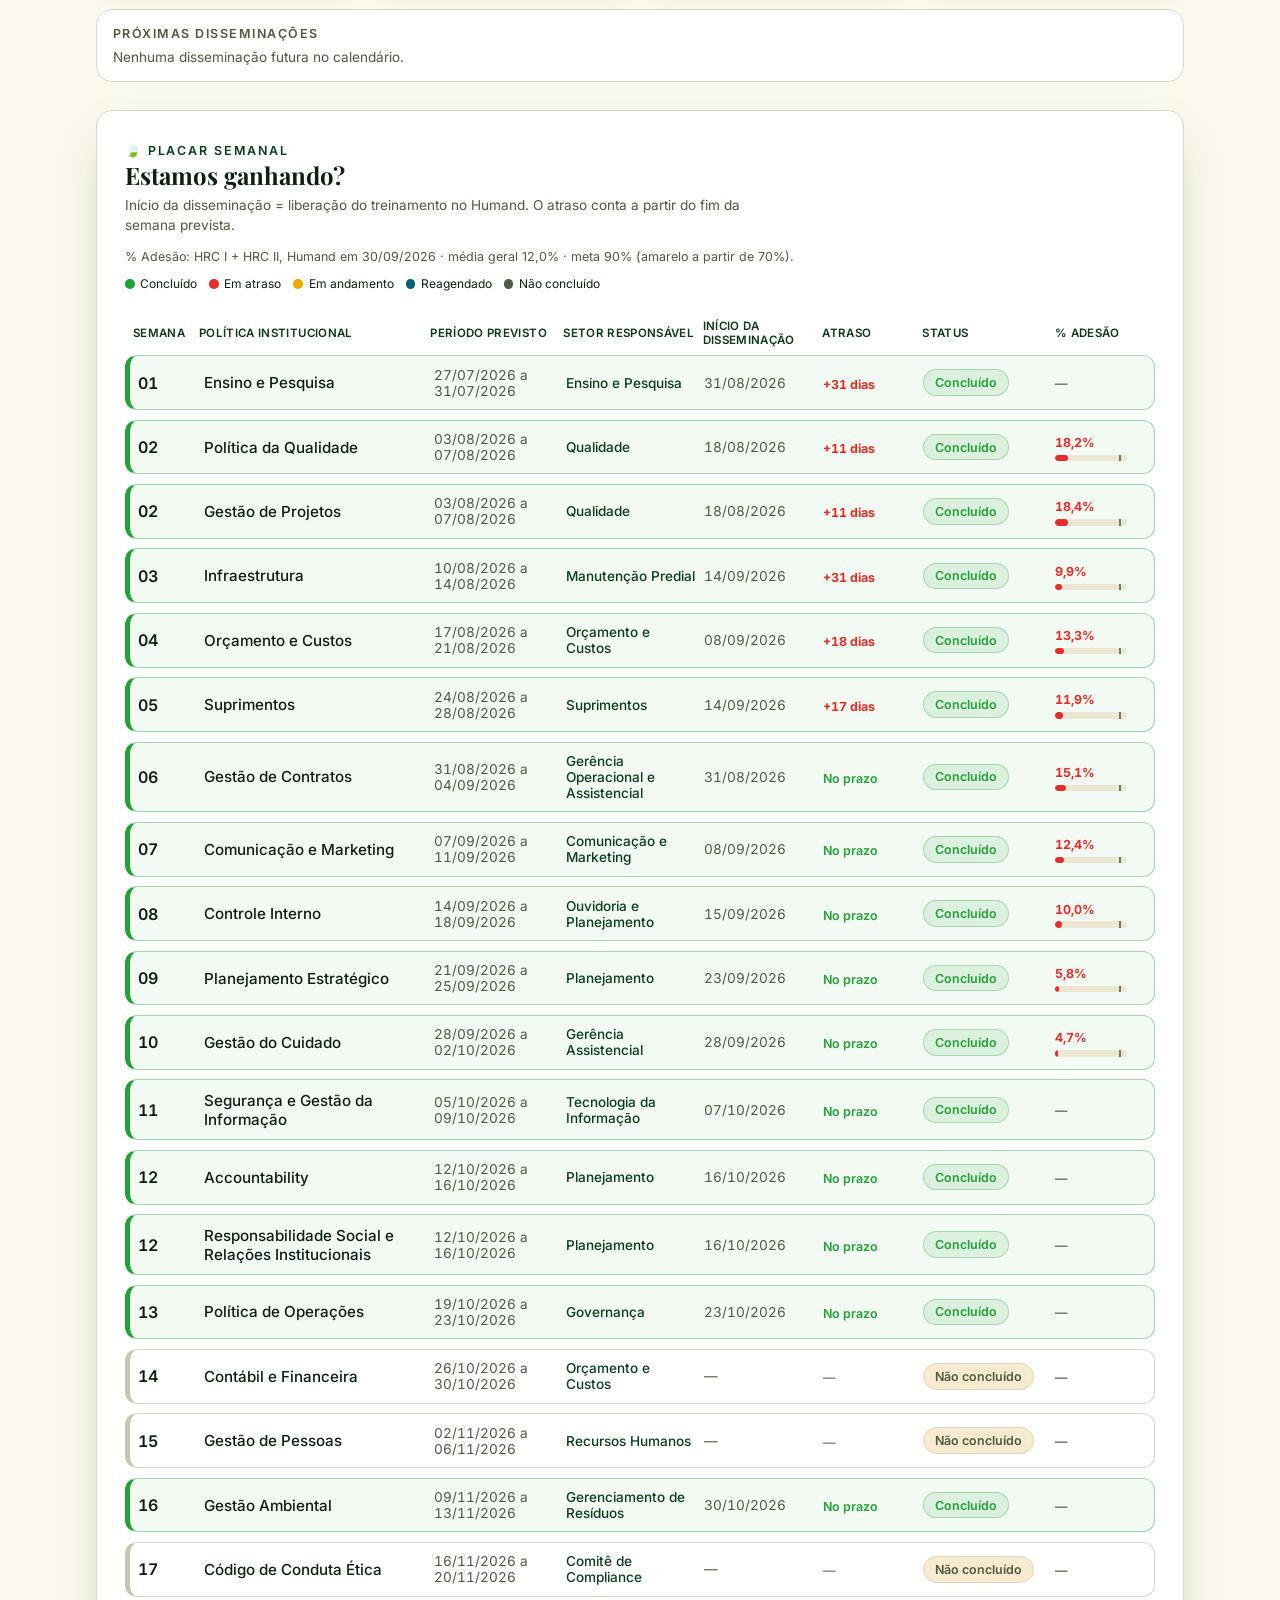
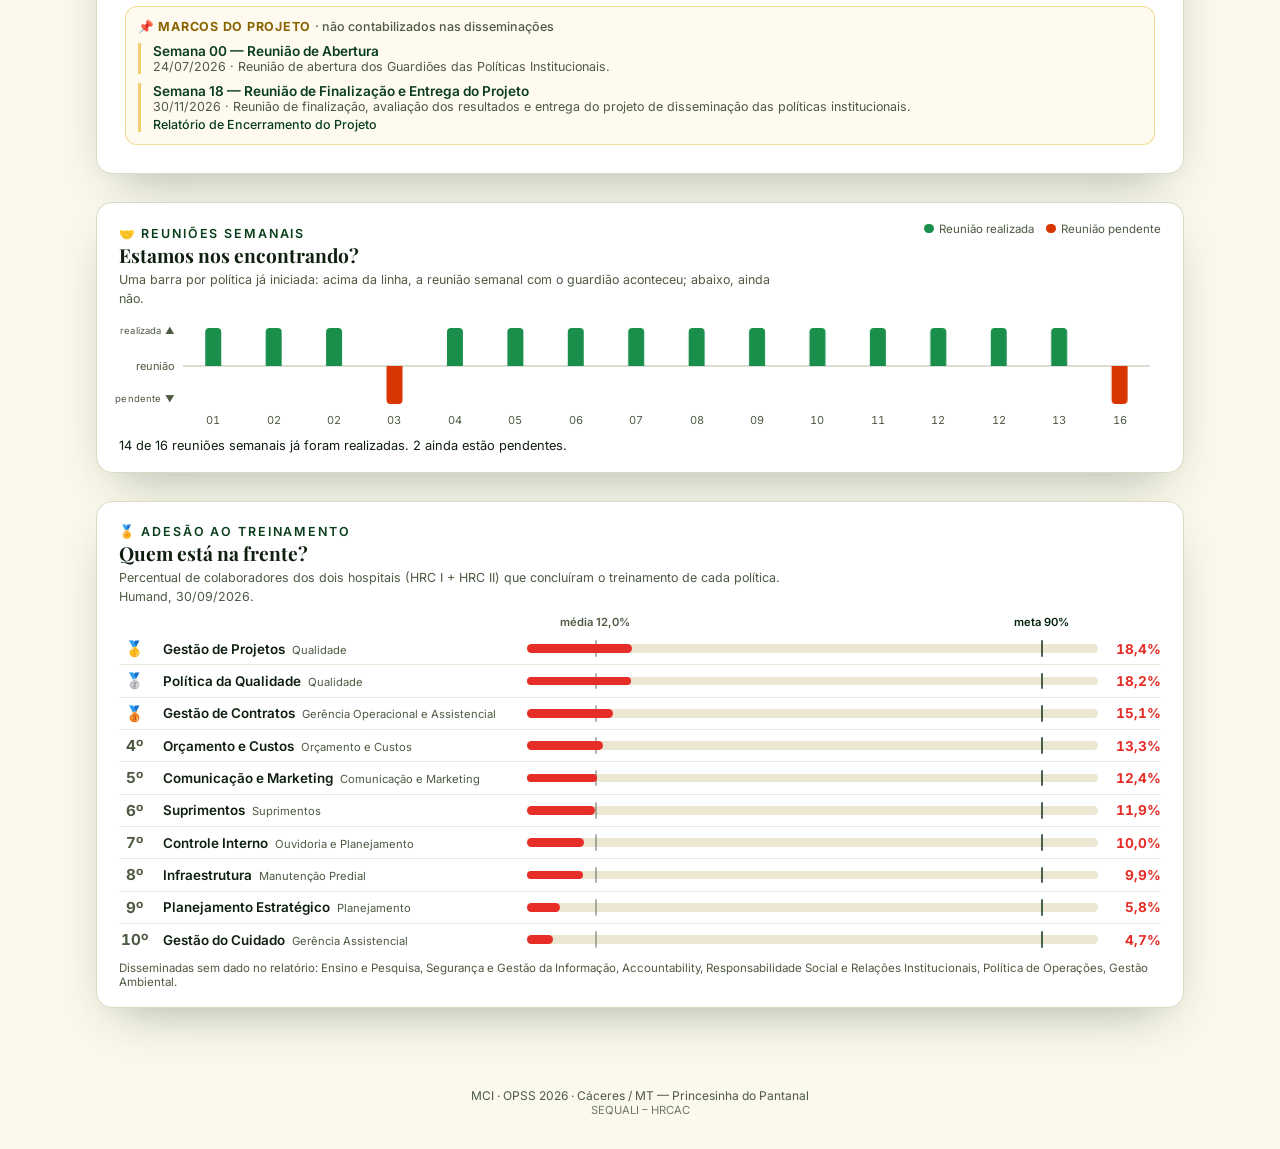
==== commit 39f45a8a: "Gestão Ambiental concluída (data provisória 30/10) e reunião da semana 14 realizada: meta de 80% ati" ====
--- a/index.html
+++ b/index.html
@@ -370,6 +370,6 @@
   </defs>
 </svg>
 
-<script src="app.js?v=19"></script>
+<script src="app.js?v=21"></script>
 </body>
 </html>
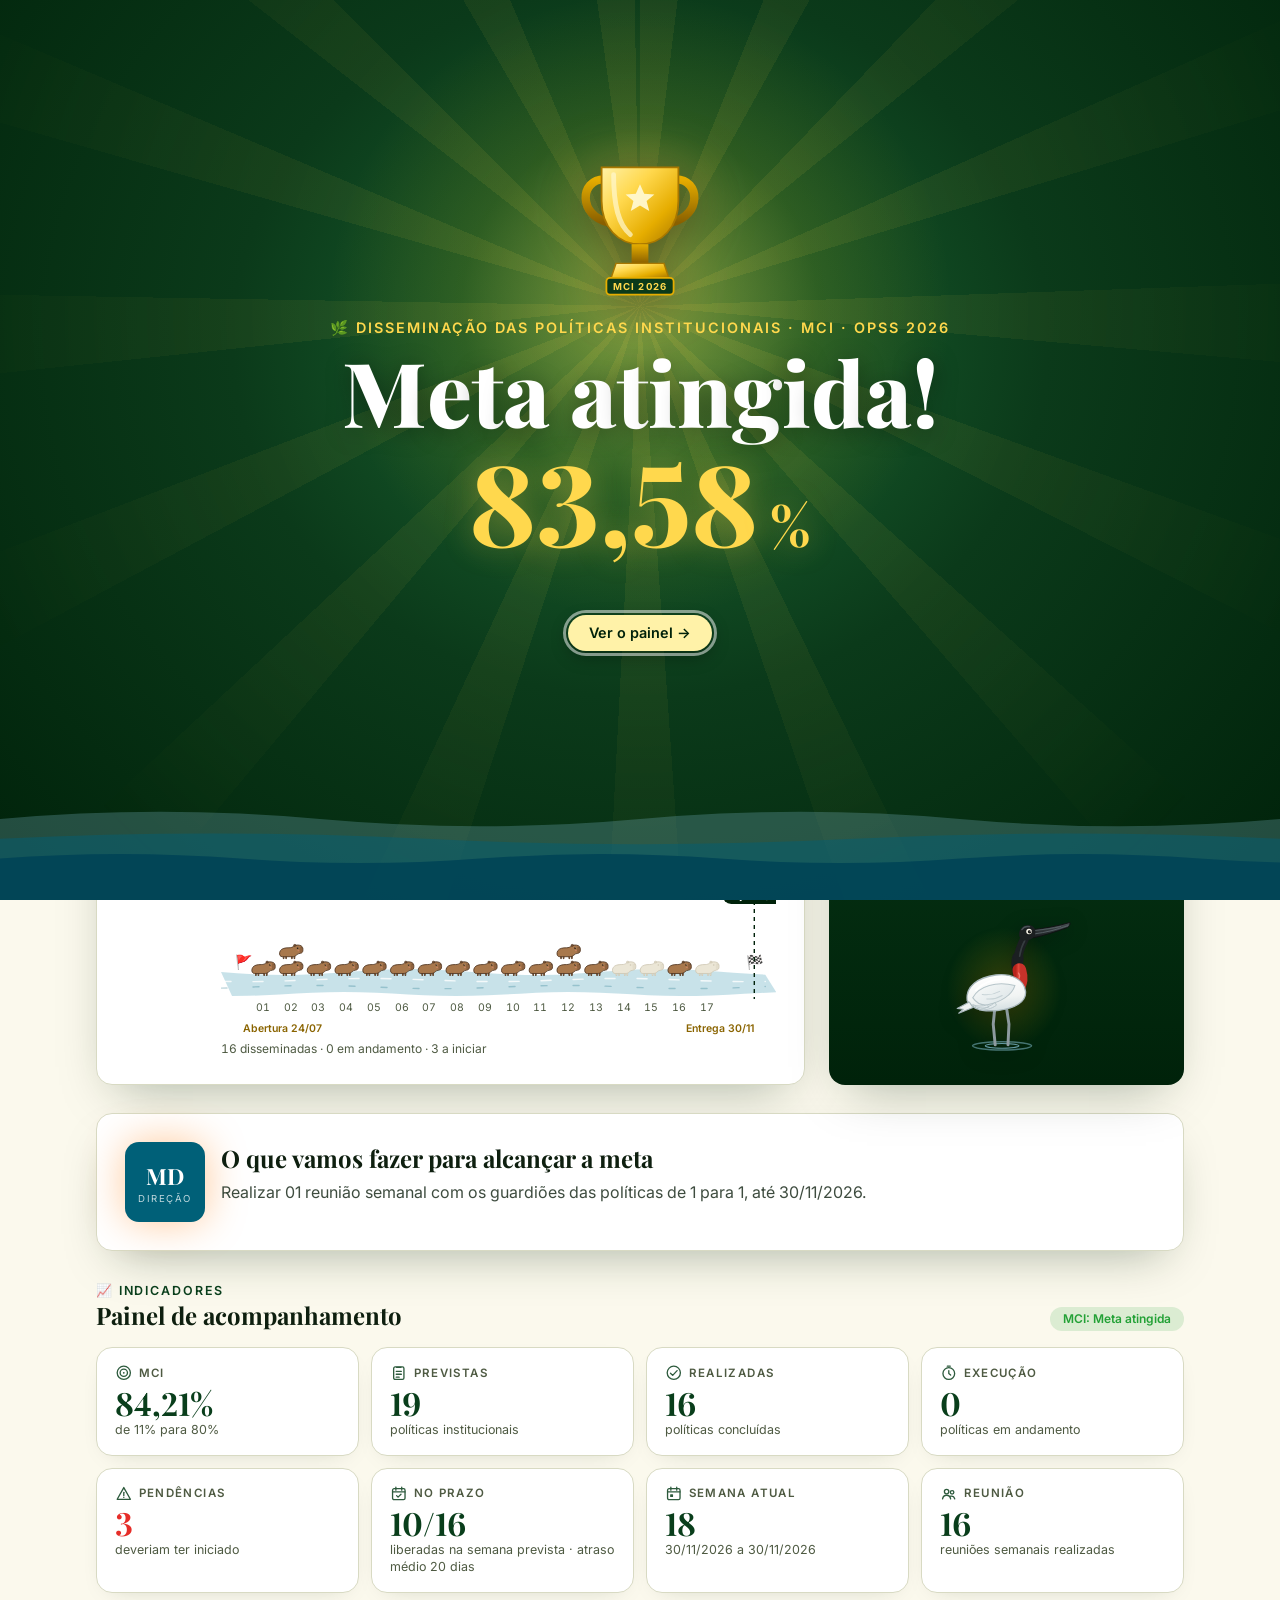
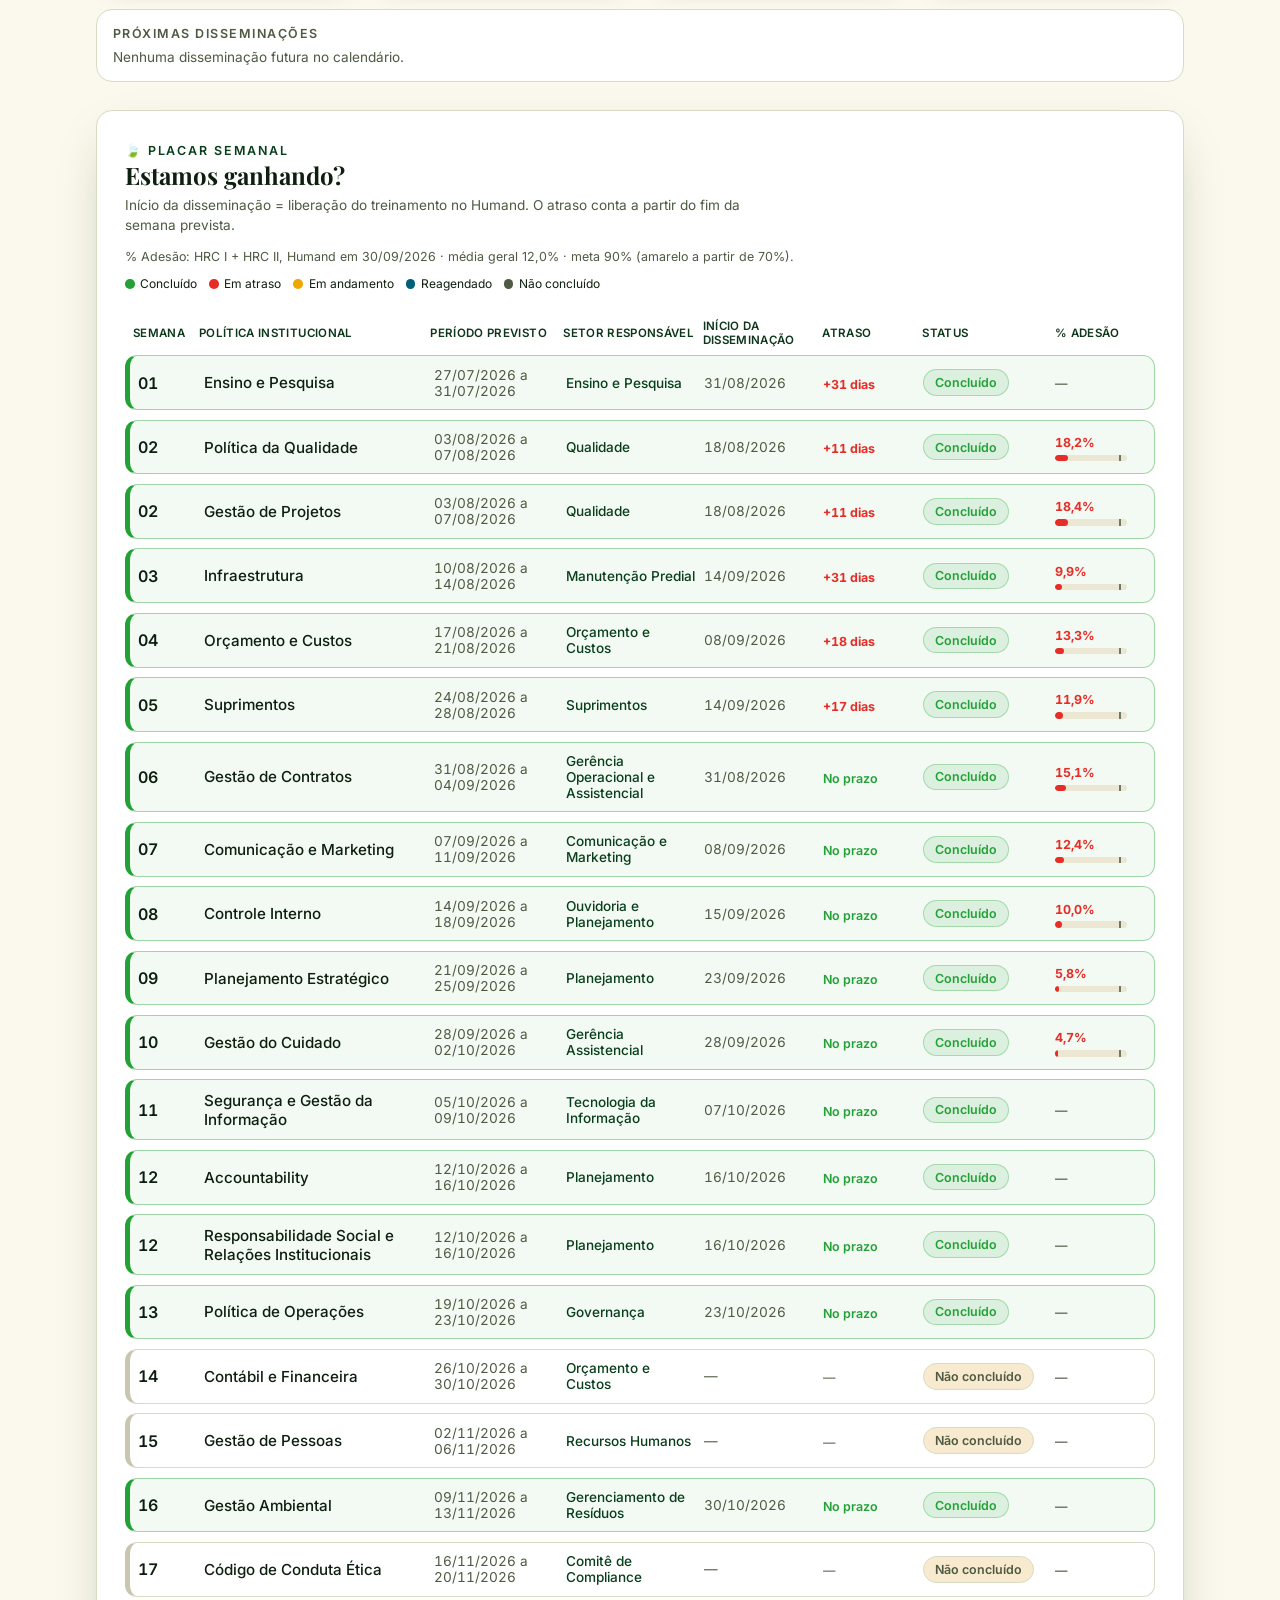
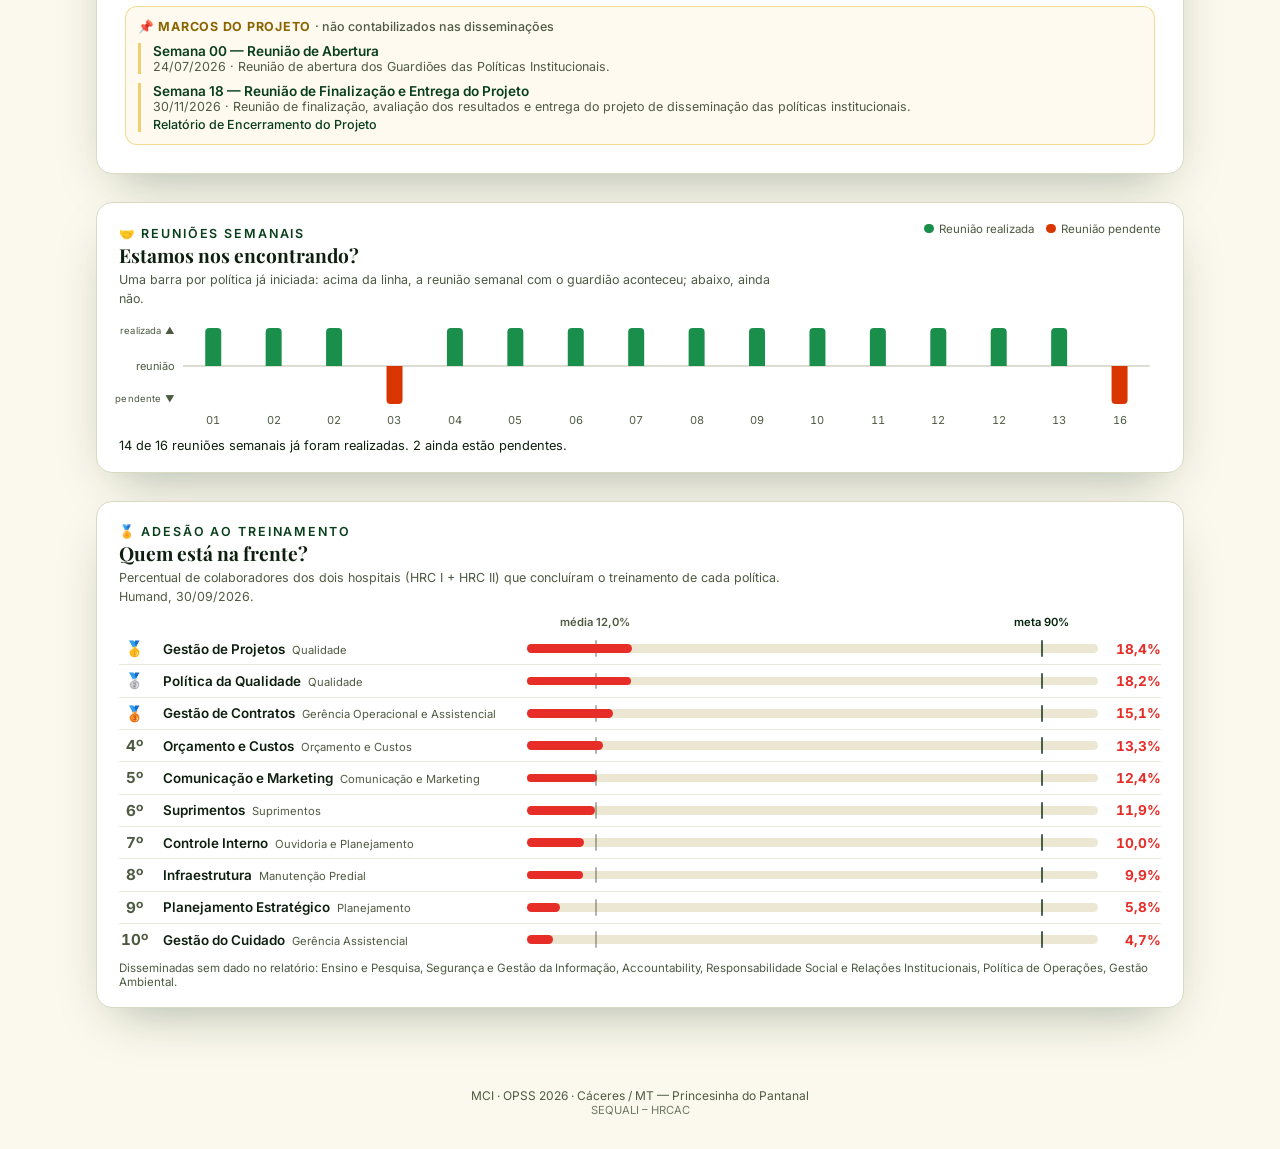
==== commit edad0657: "Abertura comemorativa "Meta atingida!": troféu, contagem do MCI, confete e peixinhos; uma vez por ab" ====
--- a/index.html
+++ b/index.html
@@ -8,7 +8,24 @@
 <link rel="preconnect" href="https://fonts.googleapis.com" />
 <link rel="preconnect" href="https://fonts.gstatic.com" crossorigin />
 <link href="https://fonts.googleapis.com/css2?family=Inter:wght@400;500;600;700&family=Playfair+Display:wght@600;700;800&display=swap" rel="stylesheet" />
-<link rel="stylesheet" href="style.css?v=20" />
+<link rel="stylesheet" href="style.css?v=23" />
+<script>
+  /* Abertura "Meta atingida": esconde o painel desde o primeiro quadro quando a
+     abertura PODE aparecer nesta aba, para não "piscar" antes dela. Trava de
+     segurança: o painel reaparece sozinho em 2,5s mesmo se algo falhar. */
+  (function () {
+    try {
+      var reduz = window.matchMedia && matchMedia("(prefers-reduced-motion: reduce)").matches;
+      var forcar = /[?&]abertura\b/.test(location.search);
+      var jaViu = false; try { jaViu = !!sessionStorage.getItem("painel4dx-abertura-meta"); } catch (e) {}
+      if (!reduz && (forcar || !jaViu)) {
+        document.documentElement.classList.add("pre-abertura");
+        setTimeout(function () { document.documentElement.classList.remove("pre-abertura"); }, 2500);
+      }
+    } catch (e) {}
+  })();
+</script>
+<style>html.pre-abertura main { visibility: hidden; } html.pre-abertura body { background: #00220a; }</style>
 </head>
 <body>
 <main>
@@ -370,6 +387,7 @@
   </defs>
 </svg>
 
-<script src="app.js?v=21"></script>
+<script src="abertura.js?v=3"></script>
+<script src="app.js?v=24"></script>
 </body>
 </html>
--- a/style.css
+++ b/style.css
@@ -794,3 +794,96 @@
   #secao-ranking .rk-nome span { display: none; }
   #secao-ranking .rk-nome strong { white-space: normal; }
 }
+
+/* ==========================================================================
+   v22 · Abertura "Meta atingida!"
+   ========================================================================== */
+body.com-abertura { overflow: hidden; }
+.abertura {
+  position: fixed; inset: 0; z-index: 1000; overflow: hidden; cursor: pointer;
+  display: flex; align-items: center; justify-content: center; text-align: center;
+  background: radial-gradient(ellipse at 50% 38%, #1d6b34 0%, #0b3a1a 45%, #00220a 100%);
+  color: #fff; animation: ab-entra .18s ease-out both;
+}
+@keyframes ab-entra { from { opacity: 0; } to { opacity: 1; } }
+.abertura.ab-saindo { animation: ab-sai .9s cubic-bezier(.7,0,.3,1) forwards; }
+@keyframes ab-sai { to { transform: translateY(-100%); opacity: .2; } }
+
+.ab-brilho {
+  position: absolute; left: 50%; top: 34%; width: 70vmin; height: 70vmin; transform: translate(-50%, -50%);
+  background: radial-gradient(circle, rgba(255,216,77,.45) 0%, rgba(230,173,0,.12) 40%, transparent 70%);
+  animation: ab-pulsa 3s ease-in-out infinite;
+}
+@keyframes ab-pulsa { 50% { transform: translate(-50%, -50%) scale(1.12); opacity: .8; } }
+.ab-raios {
+  position: absolute; left: 50%; top: 34%; width: 150vmax; height: 150vmax; transform: translate(-50%, -50%);
+  background: repeating-conic-gradient(from 0deg, rgba(255,216,77,.11) 0deg 7deg, transparent 7deg 22deg);
+  -webkit-mask: radial-gradient(circle, #000 0%, transparent 55%); mask: radial-gradient(circle, #000 0%, transparent 55%);
+  animation: ab-gira 28s linear infinite, ab-entra 1.2s ease-out both;
+}
+@keyframes ab-gira { to { transform: translate(-50%, -50%) rotate(360deg); } }
+.ab-confete { position: absolute; inset: 0; width: 100%; height: 100%; pointer-events: none; z-index: 1; } /* atrás do texto: comemora sem atrapalhar a leitura */
+
+.ab-conteudo { position: relative; z-index: 2; padding: 0 1.25rem 6rem; max-width: 60rem; }
+.ab-trofeu {
+  width: clamp(6.5rem, 16vmin, 10rem); height: auto; display: block; margin: 0 auto .6rem;
+  filter: drop-shadow(0 10px 22px rgba(0,0,0,.45)) drop-shadow(0 0 26px rgba(255,216,77,.35));
+  animation: ab-trofeu-entra 1s cubic-bezier(.34,1.56,.64,1) .2s both, ab-flutua 3.2s ease-in-out 1.3s infinite;
+}
+@keyframes ab-trofeu-entra { from { opacity: 0; transform: translateY(40px) scale(.3) rotate(-12deg); } to { opacity: 1; transform: none; } }
+@keyframes ab-flutua { 50% { transform: translateY(-8px); } }
+.ab-kicker {
+  font: 600 clamp(.7rem, 1.4vw, .9rem)/1.4 'Inter', sans-serif; letter-spacing: .14em; text-transform: uppercase;
+  color: #ffd84d; opacity: 0; animation: ab-sobe .7s ease-out .55s both;
+}
+.ab-titulo {
+  margin: .35rem 0 .2rem; font: 800 clamp(2.6rem, 8vw, 5.6rem)/1.05 'Playfair Display', Georgia, serif;
+  color: #fff; text-shadow: 0 4px 24px rgba(0,0,0,.4);
+}
+.ab-letra { display: inline-block; opacity: 0; animation: ab-letra .7s cubic-bezier(.34,1.56,.64,1) both; animation-delay: calc(.6s + var(--li) * 45ms); }
+@keyframes ab-letra { from { opacity: 0; transform: translateY(.6em) rotate(8deg); } to { opacity: 1; transform: none; } }
+.ab-numero {
+  display: inline-flex; align-items: baseline; gap: .1em; margin-top: .2rem;
+  font: 800 clamp(3rem, 10vw, 7rem)/1 'Playfair Display', Georgia, serif; color: #ffd84d;
+  font-variant-numeric: tabular-nums lining-nums; text-shadow: 0 0 30px rgba(255,216,77,.35);
+  opacity: 0; animation: ab-sobe .6s ease-out 1s both;
+}
+.ab-pct-sinal { font-size: .5em; }
+.abertura.ab-final .ab-numero { animation: ab-sobe .6s ease-out 1s both, ab-estoura .6s cubic-bezier(.34,1.56,.64,1) both; }
+@keyframes ab-estoura { 40% { transform: scale(1.12); } 100% { transform: scale(1); } }
+.ab-sub {
+  margin-top: .6rem; font: 500 clamp(.85rem, 1.8vw, 1.1rem)/1.5 'Inter', sans-serif; color: rgba(255,255,255,.85);
+  opacity: 0; transform: translateY(10px); transition: opacity .6s ease, transform .6s ease;
+}
+.abertura.ab-final .ab-sub { opacity: 1; transform: none; }
+.ab-pular {
+  margin-top: 1.4rem; padding: .6rem 1.3rem; border-radius: 999px; cursor: pointer;
+  font: 600 .9rem 'Inter', sans-serif; color: #00220a; background: #ffd84d; border: 0;
+  box-shadow: 0 6px 18px rgba(0,0,0,.3); opacity: 0; animation: ab-sobe .6s ease-out 2.2s both;
+}
+.ab-pular:hover, .ab-pular:focus-visible { background: #fff2a8; outline: 3px solid rgba(255,255,255,.5); outline-offset: 2px; }
+@keyframes ab-sobe { from { opacity: 0; transform: translateY(16px); } to { opacity: 1; transform: none; } }
+
+/* Ondas e peixes na base da abertura */
+.ab-ondas { position: absolute; left: 0; right: 0; bottom: 0; width: 100%; height: 9rem; z-index: 2; pointer-events: none; }
+.ab-onda { animation: onda-corre linear infinite; }
+.ab-onda-1 { fill: #7fb8c9; opacity: .28; animation-duration: 22s; }
+.ab-onda-2 { fill: #006078; opacity: .45; animation-duration: 16s; animation-direction: reverse; }
+.ab-onda-3 { fill: #004457; opacity: .9; animation-duration: 12s; }
+.ab-peixes { position: absolute; left: 0; right: 0; bottom: 0; height: 12rem; z-index: 1; pointer-events: none; }
+.ab-peixe {
+  position: absolute; bottom: 2.2rem; width: 3.2rem; height: auto; overflow: visible; opacity: 0;
+  animation: ab-peixe-pula 2.4s cubic-bezier(.37,0,.63,1) infinite;
+}
+@keyframes ab-peixe-pula {
+  0%   { opacity: 0; transform: translate(0, 30px) rotate(-60deg) scale(.8); }
+  10%  { opacity: 1; }
+  50%  { transform: translate(55px, -110px) rotate(0deg) scale(1.05); }
+  88%  { opacity: 1; }
+  100% { opacity: 0; transform: translate(110px, 30px) rotate(60deg) scale(.8); }
+}
+@media (max-width: 640px) {
+  .ab-conteudo { padding-bottom: 5rem; }
+  .ab-peixe { width: 2.4rem; }
+}
+@media (prefers-reduced-motion: reduce) { .abertura { display: none !important; } }
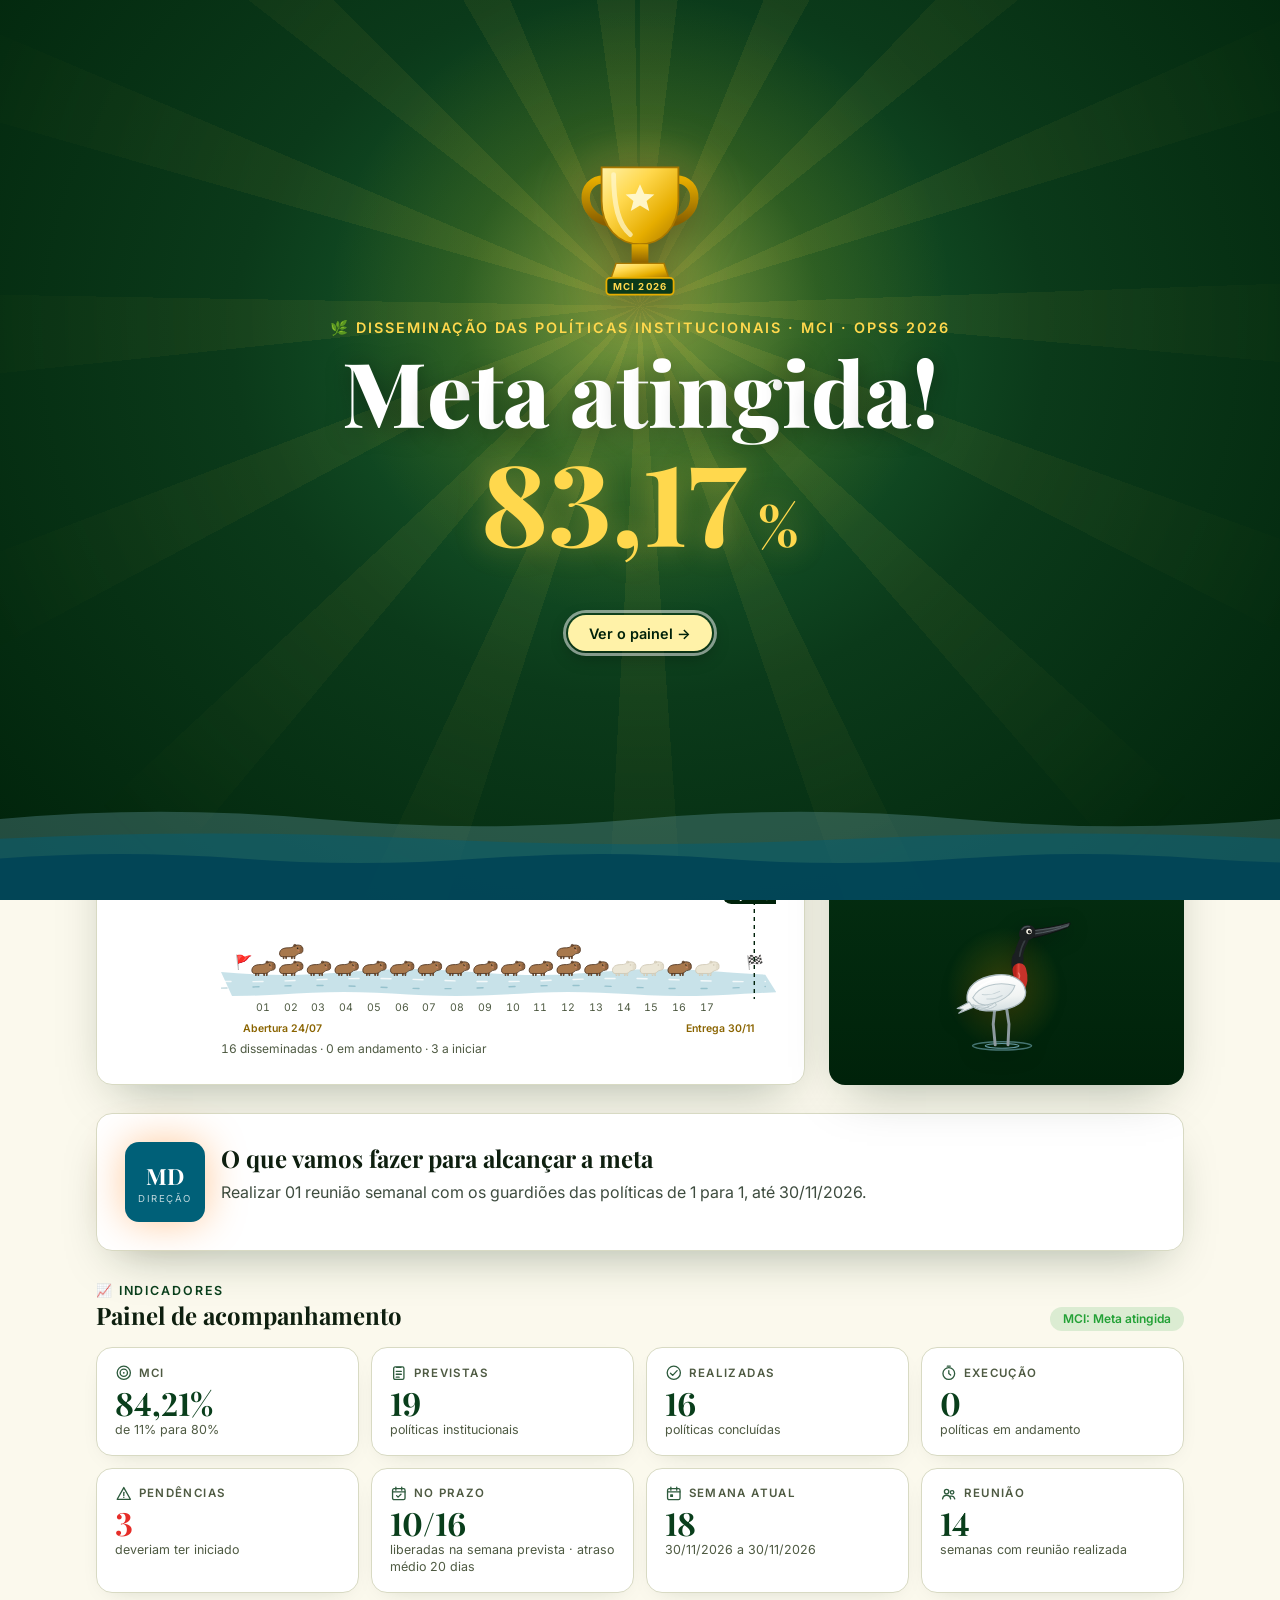
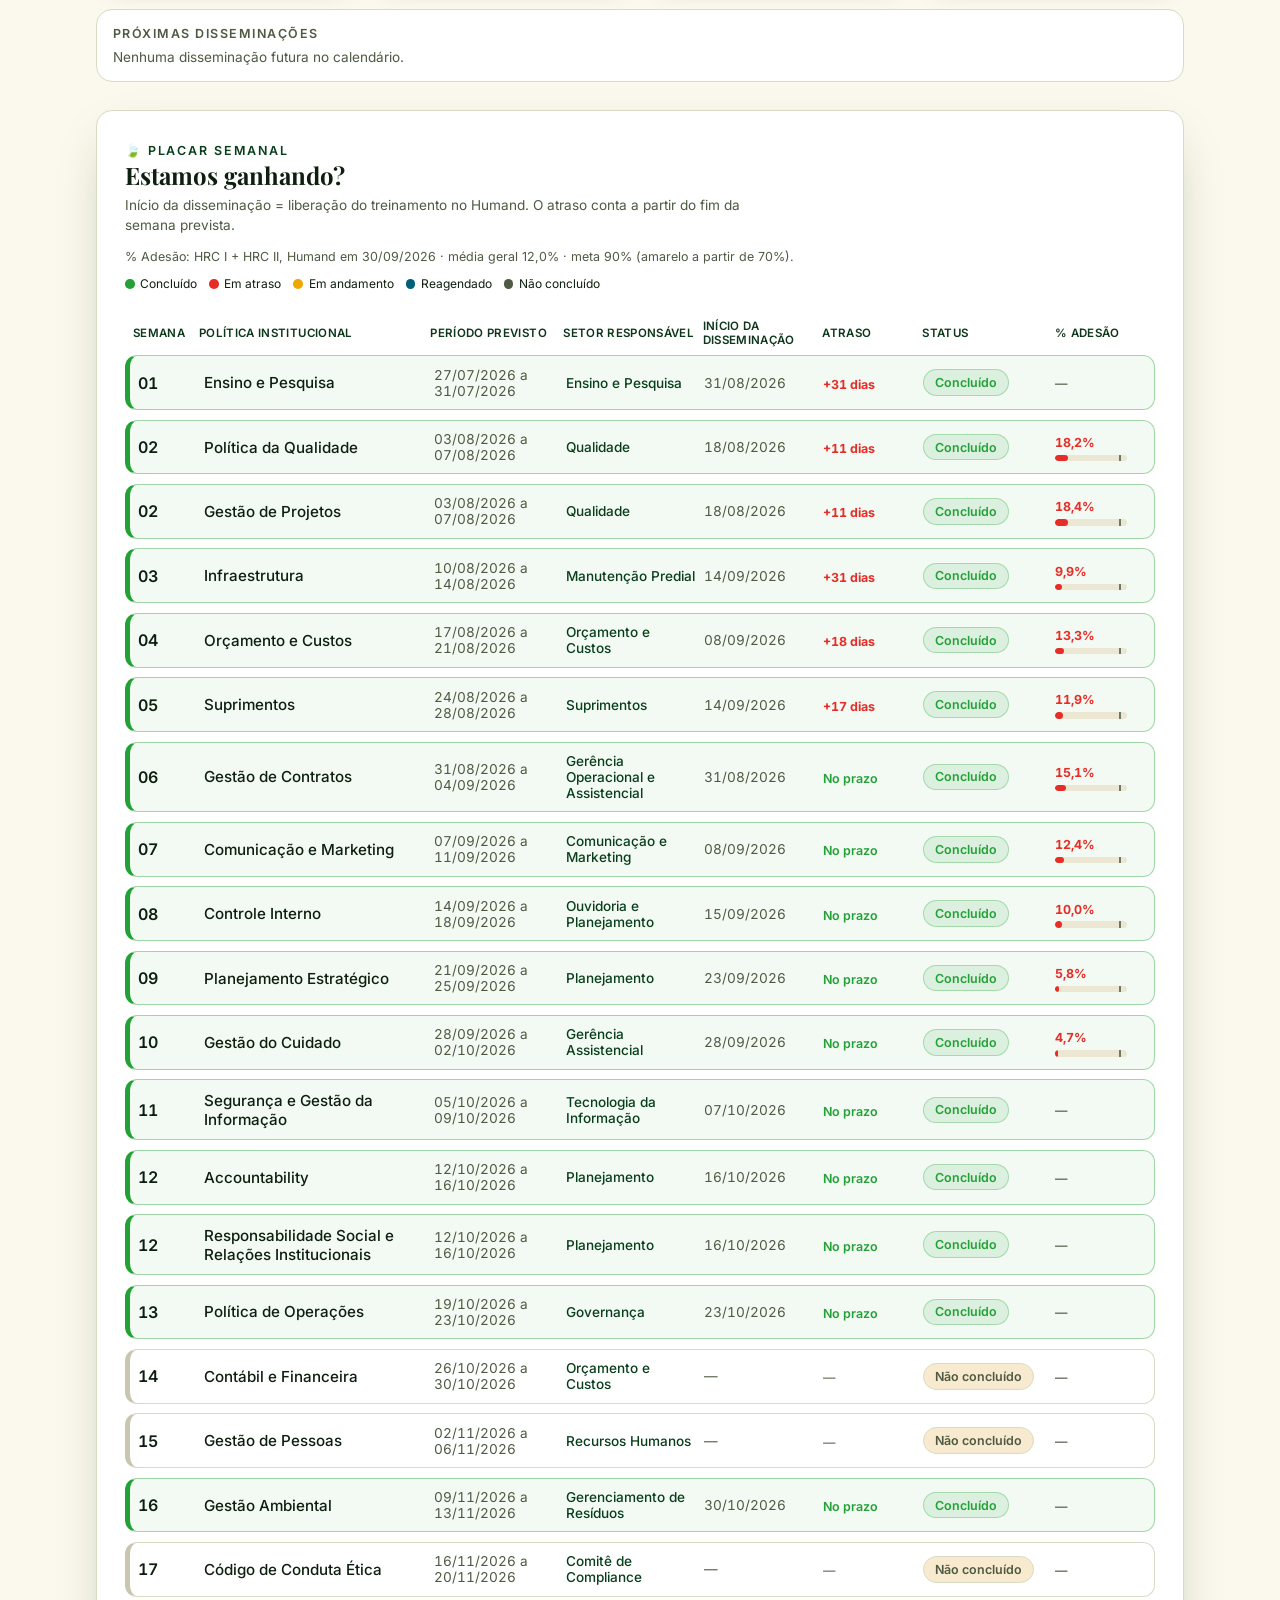
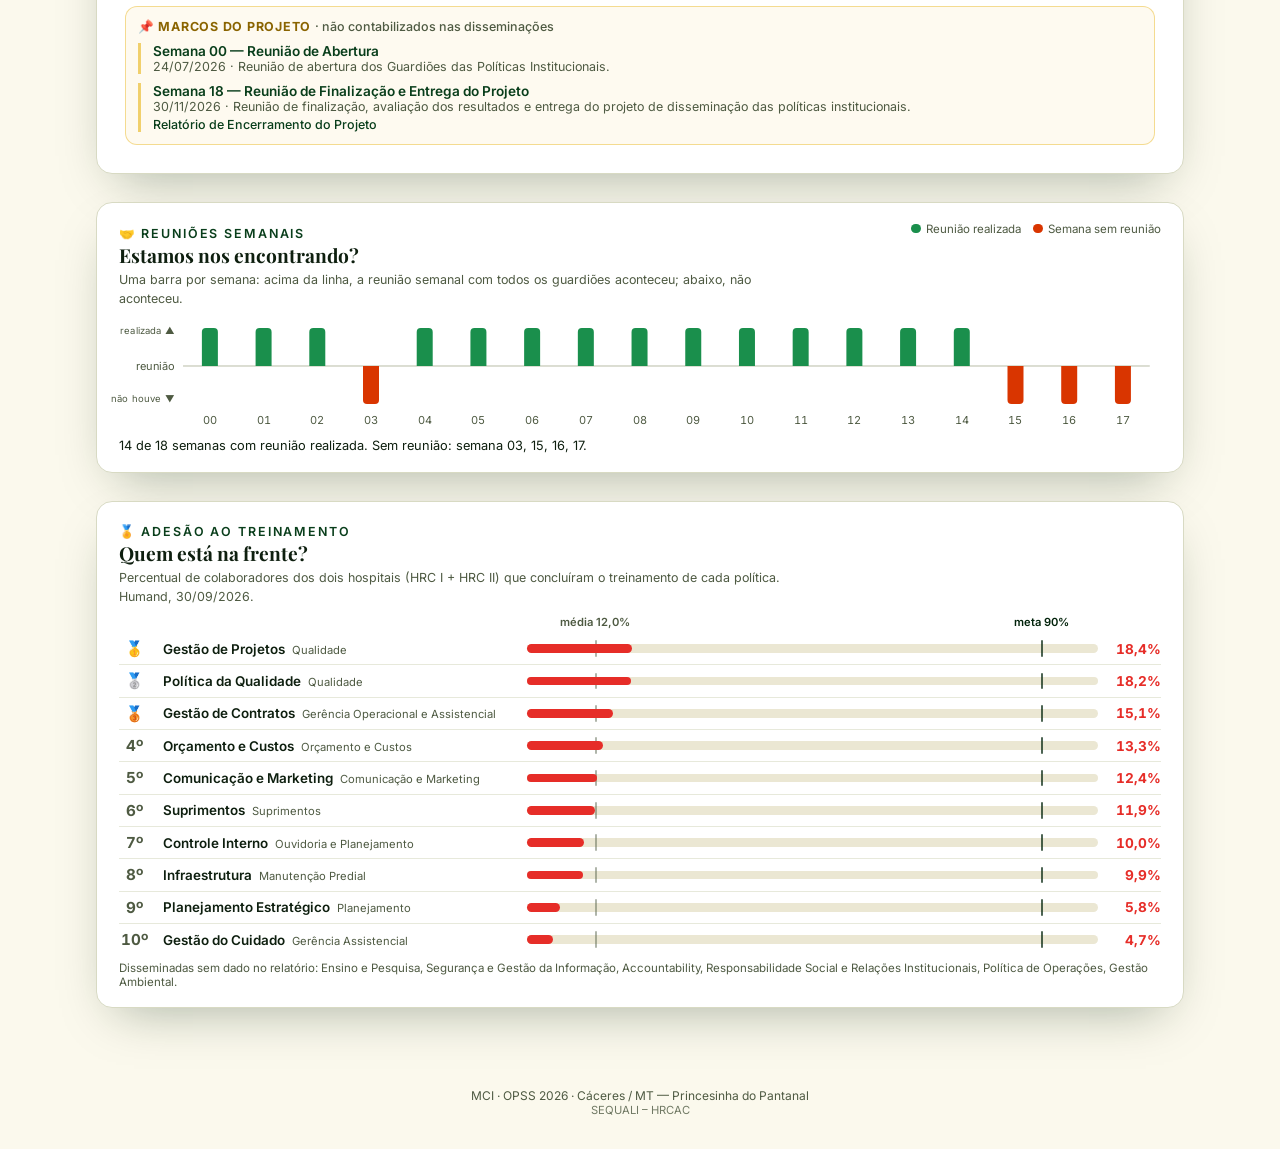
==== commit a7e22468: "Reuniões passam a ser registradas por semana (com todos os guardiões), não por política: 14 de 15 se" ====
--- a/index.html
+++ b/index.html
@@ -8,7 +8,7 @@
 <link rel="preconnect" href="https://fonts.googleapis.com" />
 <link rel="preconnect" href="https://fonts.gstatic.com" crossorigin />
 <link href="https://fonts.googleapis.com/css2?family=Inter:wght@400;500;600;700&family=Playfair+Display:wght@600;700;800&display=swap" rel="stylesheet" />
-<link rel="stylesheet" href="style.css?v=23" />
+<link rel="stylesheet" href="style.css?v=25" />
 <script>
   /* Abertura "Meta atingida": esconde o painel desde o primeiro quadro quando a
      abertura PODE aparecer nesta aba, para não "piscar" antes dela. Trava de
@@ -302,7 +302,7 @@
         <div class="mini-card">
           <div class="mini-label"><svg class="mini-ico" viewBox="0 0 24 24" aria-hidden="true"><circle cx="9" cy="9" r="3"/><circle cx="16.5" cy="10" r="2.4"/><path d="M3.5 19c.6-3.2 2.8-5 5.5-5s4.9 1.8 5.5 5M14.5 15.2c2.6-.4 4.9 1 5.6 3.8"/></svg>Reunião</div>
           <div class="mini-valor" id="card-reuniao">0</div>
-          <div class="mini-hint">reuniões semanais realizadas</div>
+          <div class="mini-hint">semanas com reunião realizada</div>
         </div>
       </div>
       <div class="proximas-card">
@@ -347,11 +347,11 @@
         <div>
           <div class="eyebrow">🤝 Reuniões semanais</div>
           <h2>Estamos nos encontrando?</h2>
-          <p class="ritmo-sub">Uma barra por política já iniciada: acima da linha, a reunião semanal com o guardião aconteceu; abaixo, ainda não.</p>
+          <p class="ritmo-sub">Uma barra por semana: acima da linha, a reunião semanal com todos os guardiões aconteceu; abaixo, não aconteceu.</p>
         </div>
         <div class="ritmo-chave">
           <span><i class="dot" style="background:#1a8f4c"></i>Reunião realizada</span>
-          <span><i class="dot" style="background:#d93500"></i>Reunião pendente</span>
+          <span><i class="dot" style="background:#d93500"></i>Semana sem reunião</span>
         </div>
       </div>
       <div class="ritmo-svg"></div>
@@ -388,6 +388,6 @@
 </svg>
 
 <script src="abertura.js?v=3"></script>
-<script src="app.js?v=24"></script>
+<script src="app.js?v=25"></script>
 </body>
 </html>
--- a/style.css
+++ b/style.css
@@ -887,3 +887,6 @@
   .ab-peixe { width: 2.4rem; }
 }
 @media (prefers-reduced-motion: reduce) { .abertura { display: none !important; } }
+
+/* v25 · reunião por semana: semana corrente sem registro ainda */
+.reuniao-aberta { fill: var(--card); stroke: var(--muted-foreground); stroke-width: 1.5; stroke-dasharray: 2 2; }
